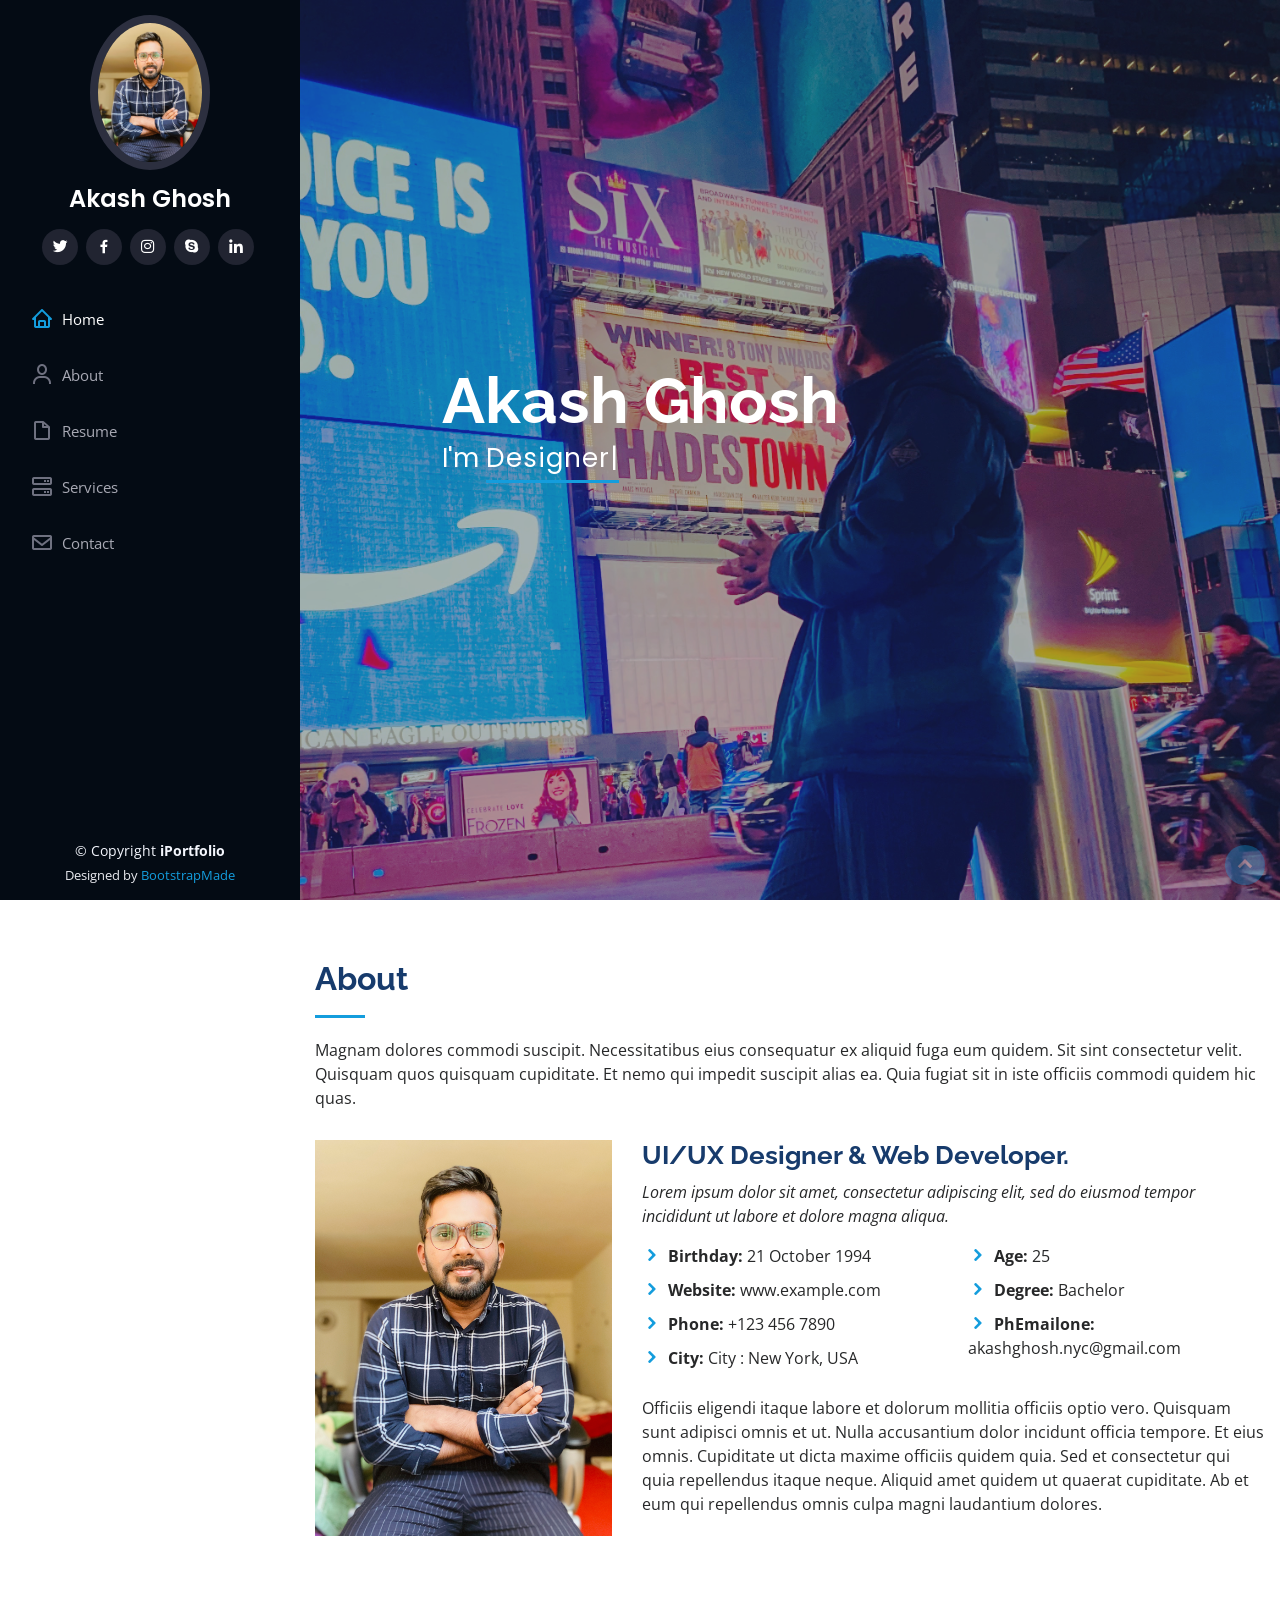
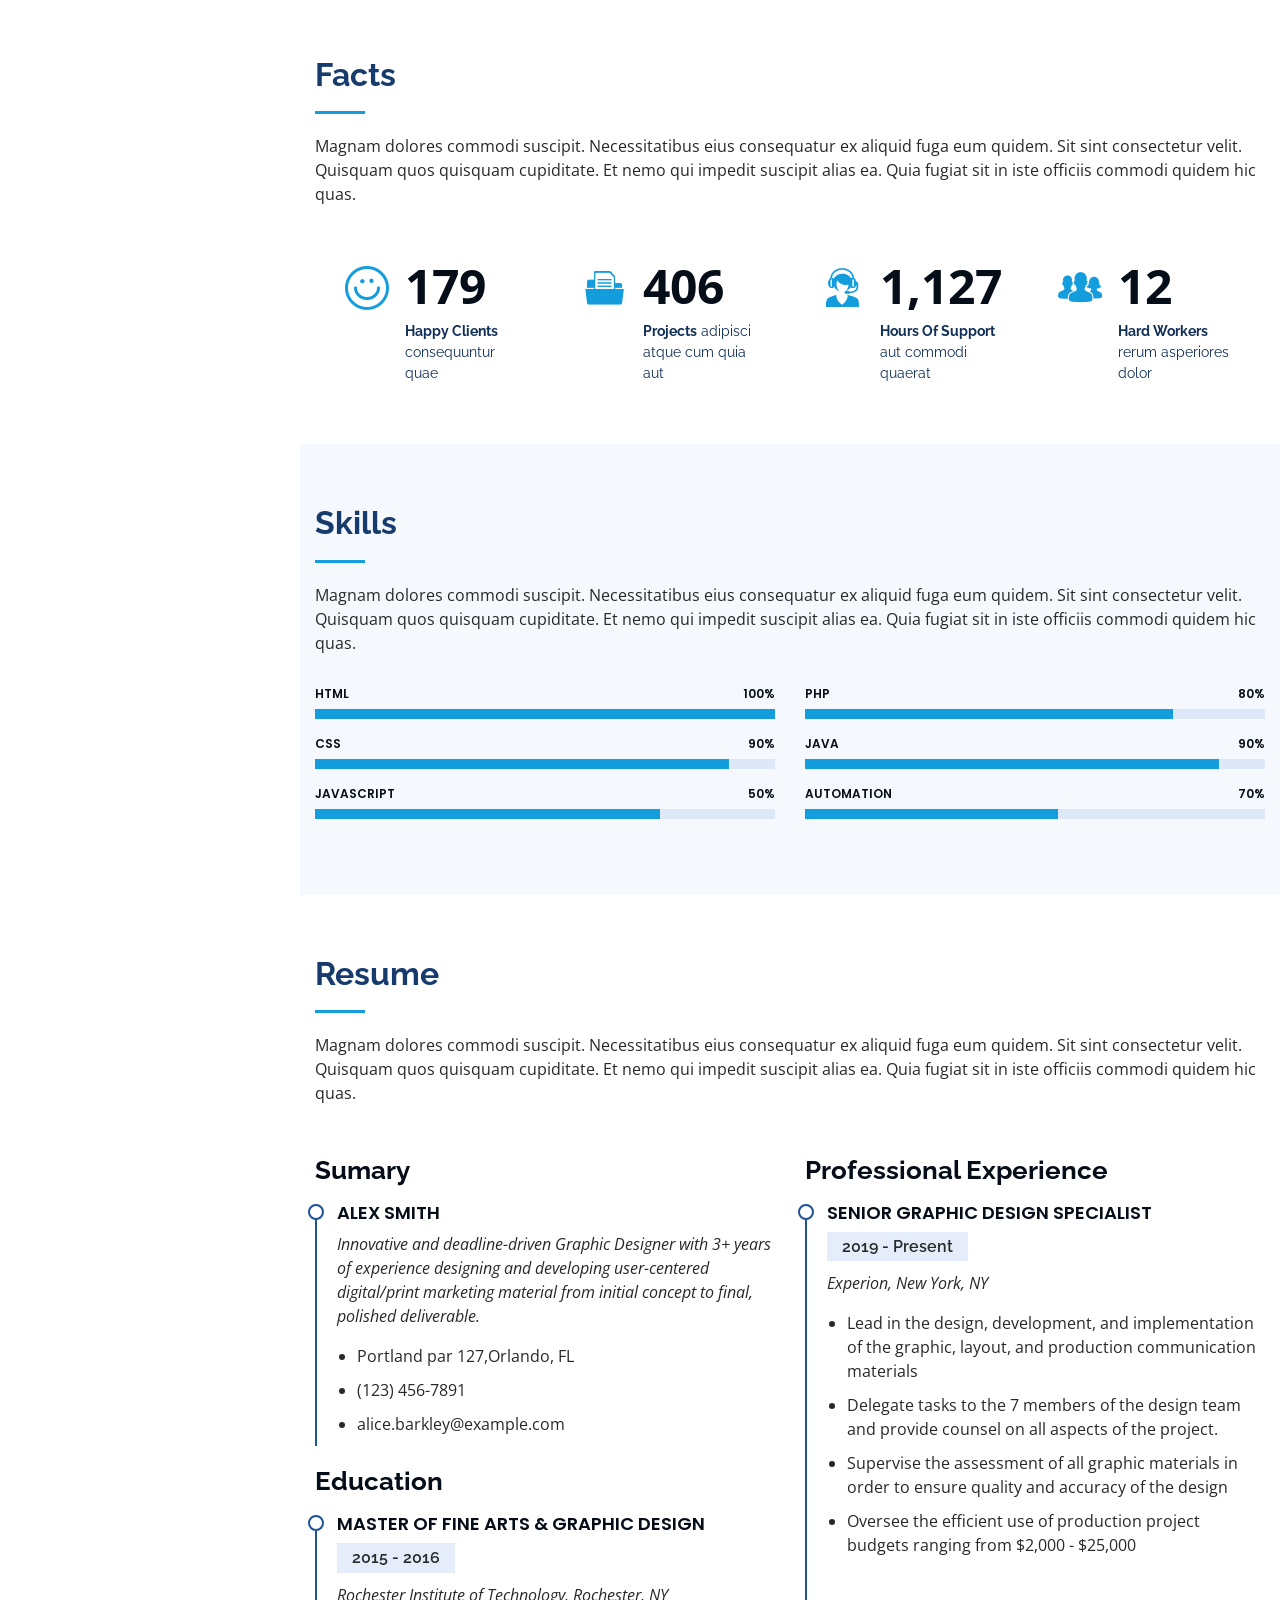
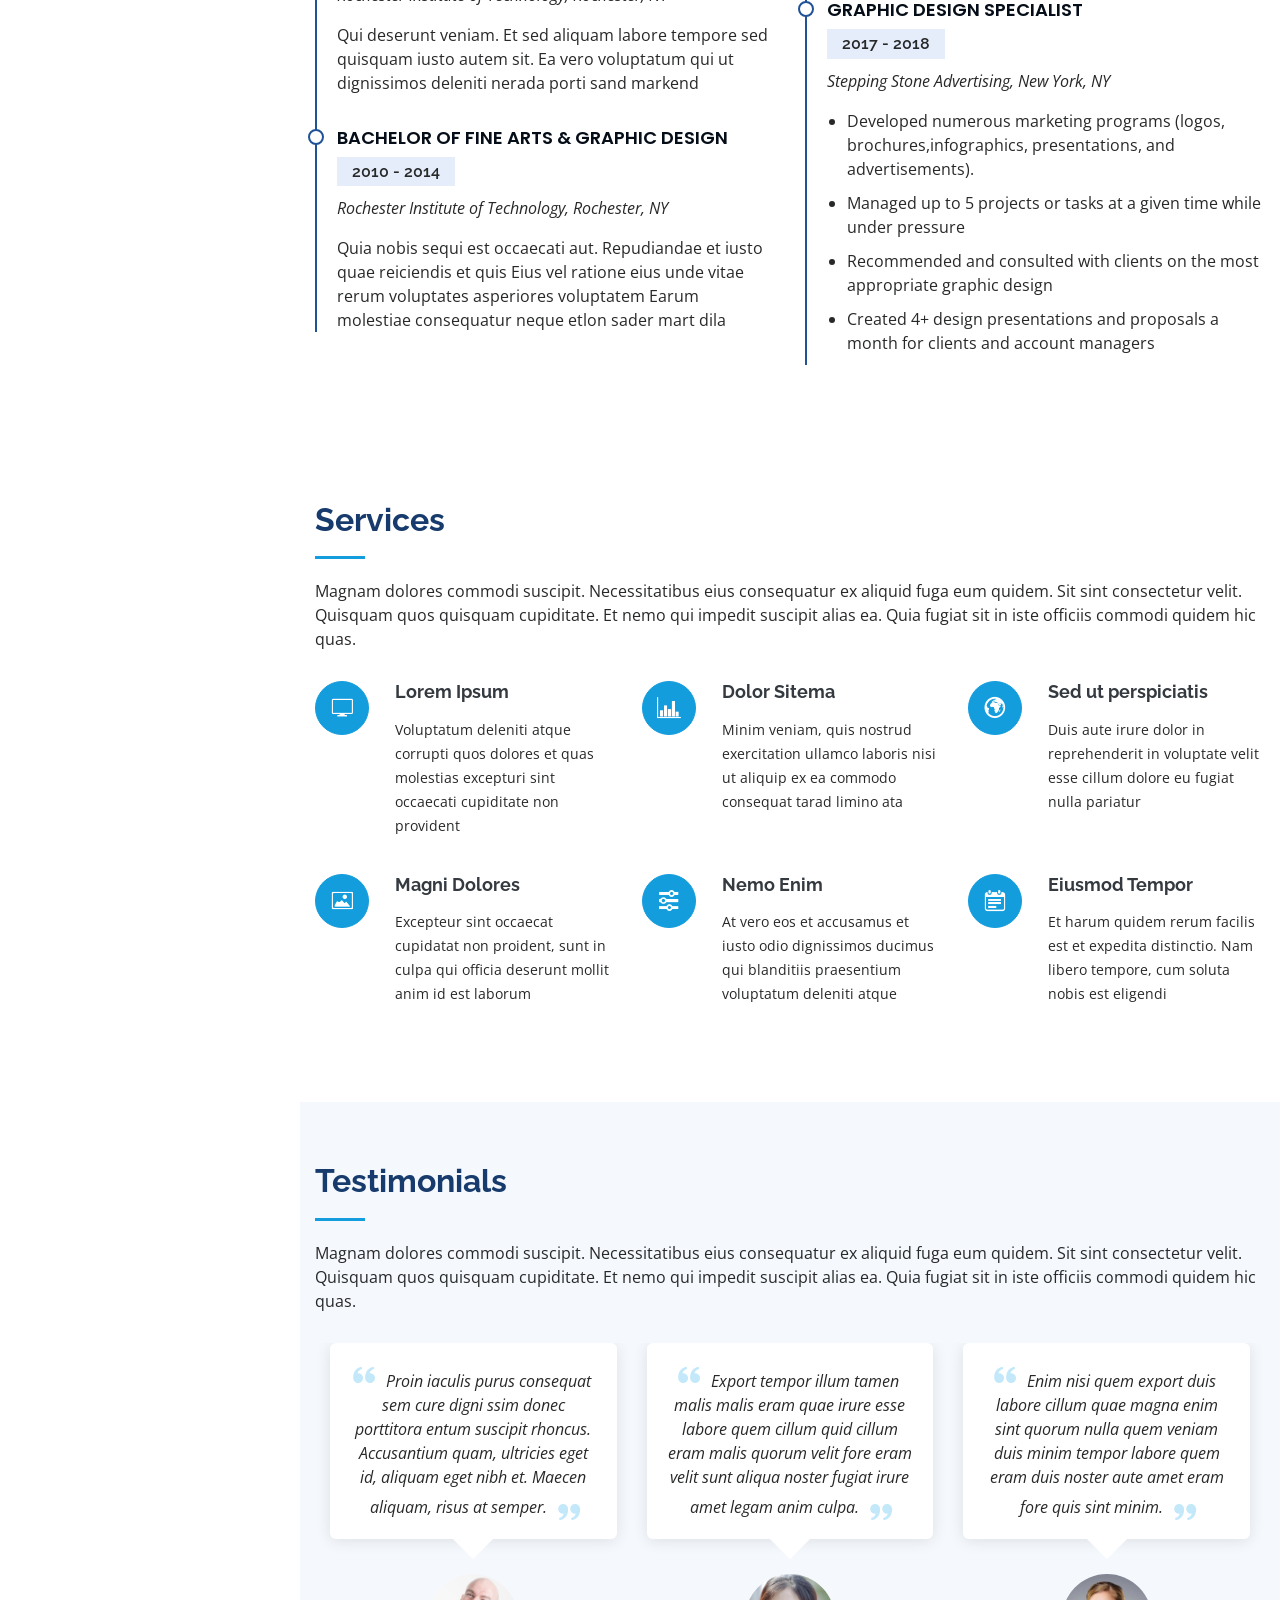
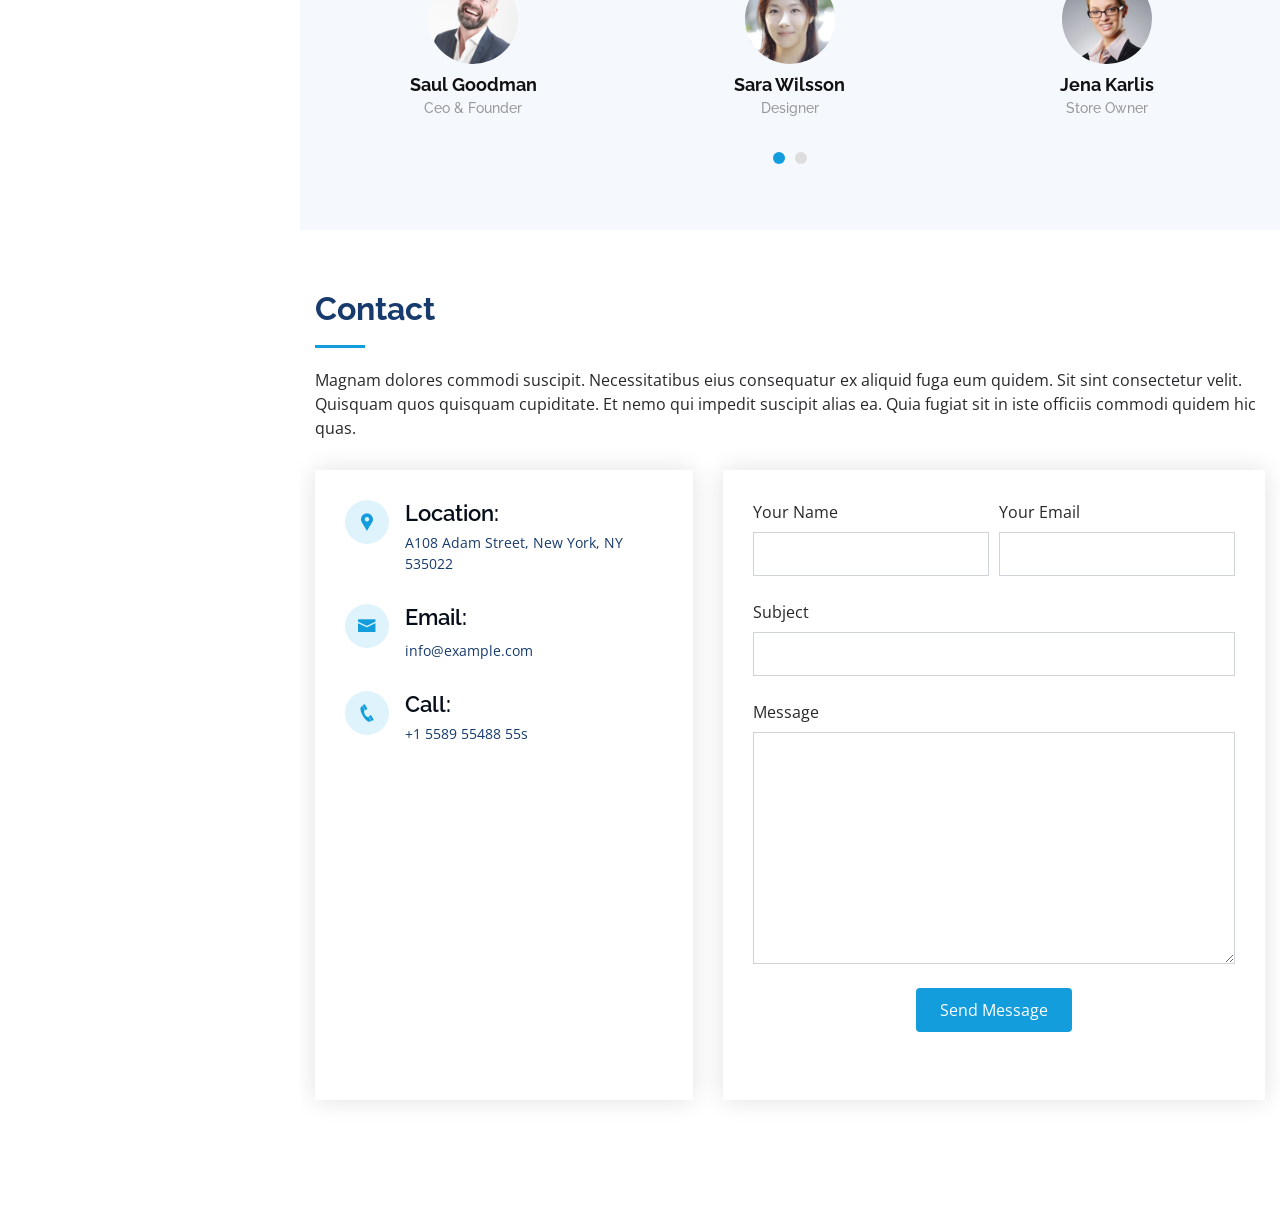
==== index.html @ dde5f050 "first commit" ====
<!DOCTYPE html>
<html lang="en">

<head>
  <meta charset="utf-8">
  <meta content="width=device-width, initial-scale=1.0" name="viewport">

  <title>Akash's Portfolio - Index</title>
  <meta content="" name="descriptison">
  <meta content="" name="keywords">

  <!-- Favicons -->
  <link href="assets/img/favicon.png" rel="icon">
  <link href="assets/img/apple-touch-icon.png" rel="apple-touch-icon">

  <!-- Google Fonts -->
  <link href="https://fonts.googleapis.com/css?family=Open+Sans:300,300i,400,400i,600,600i,700,700i|Raleway:300,300i,400,400i,500,500i,600,600i,700,700i|Poppins:300,300i,400,400i,500,500i,600,600i,700,700i" rel="stylesheet">

  <!-- Vendor CSS Files -->
  <link href="assets/vendor/bootstrap/css/bootstrap.min.css" rel="stylesheet">
  <link href="assets/vendor/icofont/icofont.min.css" rel="stylesheet">
  <link href="assets/vendor/boxicons/css/boxicons.min.css" rel="stylesheet">
  <link href="assets/vendor/venobox/venobox.css" rel="stylesheet">
  <link href="assets/vendor/owl.carousel/assets/owl.carousel.min.css" rel="stylesheet">
  <link href="assets/vendor/aos/aos.css" rel="stylesheet">

  <!-- Template Main CSS File -->
  <link href="assets/css/style.css" rel="stylesheet">

  <!-- =======================================================
  * Template Name: iPortfolio - v1.2.1
  * Template URL: https://bootstrapmade.com/iportfolio-bootstrap-portfolio-websites-template/
  * Author: BootstrapMade.com
  * License: https://bootstrapmade.com/license/
  ======================================================== -->
</head>

<body>

  <!-- ======= Mobile nav toggle button ======= -->
  <button type="button" class="mobile-nav-toggle d-xl-none"><i class="icofont-navigation-menu"></i></button>

  <!-- ======= Header ======= -->
  <header id="header">
    <div class="d-flex flex-column">

      <div class="profile">
        <img src="assets/img/IMG_0764 2.jpg" alt="" class="img-fluid rounded-circle">
        <h1 class="text-light"><a href="index.html">Akash Ghosh</a></h1>
        <div class="social-links mt-3 text-center">
          <a href="#" class="twitter"><i class="bx bxl-twitter"></i></a>
          <a href="#" class="facebook"><i class="bx bxl-facebook"></i></a>
          <a href="#" class="instagram"><i class="bx bxl-instagram"></i></a>
          <a href="#" class="google-plus"><i class="bx bxl-skype"></i></a>
          <a href="#" class="linkedin"><i class="bx bxl-linkedin"></i></a>
        </div>
      </div>

      <nav class="nav-menu">
        <ul>
          <li class="active"><a href="index.html"><i class="bx bx-home"></i> <span>Home</span></a></li>
          <li><a href="#about"><i class="bx bx-user"></i> <span>About</span></a></li>
          <li><a href="#resume"><i class="bx bx-file-blank"></i> <span>Resume</span></a></li>
          <li><a href="#services"><i class="bx bx-server"></i> Services</a></li>
          <li><a href="#contact"><i class="bx bx-envelope"></i> Contact</a></li>

        </ul>
      </nav><!-- .nav-menu -->
      <button type="button" class="mobile-nav-toggle d-xl-none"><i class="icofont-navigation-menu"></i></button>

    </div>
  </header><!-- End Header -->

  <!-- ======= Hero Section ======= -->
  <section id="hero" class="d-flex flex-column justify-content-center align-items-center">
    <div class="hero-container" data-aos="fade-in">
      <h1>Akash Ghosh</h1>
      <p>I'm <span class="typed" data-typed-items="Designer, Developer, Freelancer, Photographer"></span></p>
    </div>
  </section><!-- End Hero -->

  <main id="main">

    <!-- ======= About Section ======= -->
    <section id="about" class="about">
      <div class="container">

        <div class="section-title">
          <h2>About</h2>
          <p>Magnam dolores commodi suscipit. Necessitatibus eius consequatur ex aliquid fuga eum quidem. Sit sint consectetur velit. Quisquam quos quisquam cupiditate. Et nemo qui impedit suscipit alias ea. Quia fugiat sit in iste officiis commodi quidem hic quas.</p>
        </div>

        <div class="row">
          <div class="col-lg-4" data-aos="fade-right">
            <img src="assets/img/IMG_0764 2.jpg" class="img-fluid" alt="">
          </div>
          <div class="col-lg-8 pt-4 pt-lg-0 content" data-aos="fade-left">
            <h3>UI/UX Designer &amp; Web Developer.</h3>
            <p class="font-italic">
              Lorem ipsum dolor sit amet, consectetur adipiscing elit, sed do eiusmod tempor incididunt ut labore et dolore
              magna aliqua.
            </p>
            <div class="row">
              <div class="col-lg-6">
                <ul>
                  <li><i class="icofont-rounded-right"></i> <strong>Birthday:</strong> 21 October 1994</li>
                  <li><i class="icofont-rounded-right"></i> <strong>Website:</strong> www.example.com</li>
                  <li><i class="icofont-rounded-right"></i> <strong>Phone:</strong> +123 456 7890</li>
                  <li><i class="icofont-rounded-right"></i> <strong>City:</strong> City : New York, USA</li>
                </ul>
              </div>
              <div class="col-lg-6">
                <ul>
                  <li><i class="icofont-rounded-right"></i> <strong>Age:</strong> 25</li>
                  <li><i class="icofont-rounded-right"></i> <strong>Degree:</strong> Bachelor</li>
                  <li><i class="icofont-rounded-right"></i> <strong>PhEmailone:</strong> akashghosh.nyc@gmail.com</li>
                 
                </ul>
              </div>
            </div>
            <p>
              Officiis eligendi itaque labore et dolorum mollitia officiis optio vero. Quisquam sunt adipisci omnis et ut. Nulla accusantium dolor incidunt officia tempore. Et eius omnis.
              Cupiditate ut dicta maxime officiis quidem quia. Sed et consectetur qui quia repellendus itaque neque. Aliquid amet quidem ut quaerat cupiditate. Ab et eum qui repellendus omnis culpa magni laudantium dolores.
            </p>
          </div>
        </div>

      </div>
    </section><!-- End About Section -->

    <!-- ======= Facts Section ======= -->
    <section id="facts" class="facts">
      <div class="container">

        <div class="section-title">
          <h2>Facts</h2>
          <p>Magnam dolores commodi suscipit. Necessitatibus eius consequatur ex aliquid fuga eum quidem. Sit sint consectetur velit. Quisquam quos quisquam cupiditate. Et nemo qui impedit suscipit alias ea. Quia fugiat sit in iste officiis commodi quidem hic quas.</p>
        </div>

        <div class="row no-gutters">

          <div class="col-lg-3 col-md-6 d-md-flex align-items-md-stretch" data-aos="fade-up">
            <div class="count-box">
              <i class="icofont-simple-smile"></i>
              <span data-toggle="counter-up">232</span>
              <p><strong>Happy Clients</strong> consequuntur quae</p>
            </div>
          </div>

          <div class="col-lg-3 col-md-6 d-md-flex align-items-md-stretch" data-aos="fade-up" data-aos-delay="100">
            <div class="count-box">
              <i class="icofont-document-folder"></i>
              <span data-toggle="counter-up">521</span>
              <p><strong>Projects</strong> adipisci atque cum quia aut</p>
            </div>
          </div>

          <div class="col-lg-3 col-md-6 d-md-flex align-items-md-stretch" data-aos="fade-up" data-aos-delay="200">
            <div class="count-box">
              <i class="icofont-live-support"></i>
              <span data-toggle="counter-up">1,463</span>
              <p><strong>Hours Of Support</strong> aut commodi quaerat</p>
            </div>
          </div>

          <div class="col-lg-3 col-md-6 d-md-flex align-items-md-stretch" data-aos="fade-up" data-aos-delay="300">
            <div class="count-box">
              <i class="icofont-users-alt-5"></i>
              <span data-toggle="counter-up">15</span>
              <p><strong>Hard Workers</strong> rerum asperiores dolor</p>
            </div>
          </div>

        </div>

      </div>
    </section><!-- End Facts Section -->

    <!-- ======= Skills Section ======= -->
    <section id="skills" class="skills section-bg">
      <div class="container">

        <div class="section-title">
          <h2>Skills</h2>
          <p>Magnam dolores commodi suscipit. Necessitatibus eius consequatur ex aliquid fuga eum quidem. Sit sint consectetur velit. Quisquam quos quisquam cupiditate. Et nemo qui impedit suscipit alias ea. Quia fugiat sit in iste officiis commodi quidem hic quas.</p>
        </div>

        <div class="row skills-content">

          <div class="col-lg-6" data-aos="fade-up">

            <div class="progress">
              <span class="skill">HTML <i class="val">100%</i></span>
              <div class="progress-bar-wrap">
                <div class="progress-bar" role="progressbar" aria-valuenow="100" aria-valuemin="0" aria-valuemax="100"></div>
              </div>
            </div>

            <div class="progress">
              <span class="skill">CSS <i class="val">90%</i></span>
              <div class="progress-bar-wrap">
                <div class="progress-bar" role="progressbar" aria-valuenow="90" aria-valuemin="0" aria-valuemax="100"></div>
              </div>
            </div>

            <div class="progress">
              <span class="skill">JavaScript <i class="val">50%</i></span>
              <div class="progress-bar-wrap">
                <div class="progress-bar" role="progressbar" aria-valuenow="75" aria-valuemin="0" aria-valuemax="100"></div>
              </div>
            </div>

          </div>

          <div class="col-lg-6" data-aos="fade-up" data-aos-delay="100">

            <div class="progress">
              <span class="skill">PHP <i class="val">80%</i></span>
              <div class="progress-bar-wrap">
                <div class="progress-bar" role="progressbar" aria-valuenow="80" aria-valuemin="0" aria-valuemax="100"></div>
              </div>
            </div>

            <div class="progress">
              <span class="skill">Java <i class="val">90%</i></span>
              <div class="progress-bar-wrap">
                <div class="progress-bar" role="progressbar" aria-valuenow="90" aria-valuemin="0" aria-valuemax="100"></div>
              </div>
            </div>

            <div class="progress">
              <span class="skill">Automation <i class="val">70%</i></span>
              <div class="progress-bar-wrap">
                <div class="progress-bar" role="progressbar" aria-valuenow="55" aria-valuemin="0" aria-valuemax="100"></div>
              </div>
            </div>

          </div>

        </div>

      </div>
    </section><!-- End Skills Section -->

    <!-- ======= Resume Section ======= -->
    <section id="resume" class="resume">
      <div class="container">

        <div class="section-title">
          <h2>Resume</h2>
          <p>Magnam dolores commodi suscipit. Necessitatibus eius consequatur ex aliquid fuga eum quidem. Sit sint consectetur velit. Quisquam quos quisquam cupiditate. Et nemo qui impedit suscipit alias ea. Quia fugiat sit in iste officiis commodi quidem hic quas.</p>
        </div>

        <div class="row">
          <div class="col-lg-6" data-aos="fade-up">
            <h3 class="resume-title">Sumary</h3>
            <div class="resume-item pb-0">
              <h4>Alex Smith</h4>
              <p><em>Innovative and deadline-driven Graphic Designer with 3+ years of experience designing and developing user-centered digital/print marketing material from initial concept to final, polished deliverable.</em></p>
              <ul>
                <li>Portland par 127,Orlando, FL</li>
                <li>(123) 456-7891</li>
                <li>alice.barkley@example.com</li>
              </ul>
            </div>

            <h3 class="resume-title">Education</h3>
            <div class="resume-item">
              <h4>Master of Fine Arts &amp; Graphic Design</h4>
              <h5>2015 - 2016</h5>
              <p><em>Rochester Institute of Technology, Rochester, NY</em></p>
              <p>Qui deserunt veniam. Et sed aliquam labore tempore sed quisquam iusto autem sit. Ea vero voluptatum qui ut dignissimos deleniti nerada porti sand markend</p>
            </div>
            <div class="resume-item">
              <h4>Bachelor of Fine Arts &amp; Graphic Design</h4>
              <h5>2010 - 2014</h5>
              <p><em>Rochester Institute of Technology, Rochester, NY</em></p>
              <p>Quia nobis sequi est occaecati aut. Repudiandae et iusto quae reiciendis et quis Eius vel ratione eius unde vitae rerum voluptates asperiores voluptatem Earum molestiae consequatur neque etlon sader mart dila</p>
            </div>
          </div>
          <div class="col-lg-6" data-aos="fade-up" data-aos-delay="100">
            <h3 class="resume-title">Professional Experience</h3>
            <div class="resume-item">
              <h4>Senior graphic design specialist</h4>
              <h5>2019 - Present</h5>
              <p><em>Experion, New York, NY </em></p>
              <ul>
                <li>Lead in the design, development, and implementation of the graphic, layout, and production communication materials</li>
                <li>Delegate tasks to the 7 members of the design team and provide counsel on all aspects of the project. </li>
                <li>Supervise the assessment of all graphic materials in order to ensure quality and accuracy of the design</li>
                <li>Oversee the efficient use of production project budgets ranging from $2,000 - $25,000</li>
              </ul>
            </div>
            <div class="resume-item">
              <h4>Graphic design specialist</h4>
              <h5>2017 - 2018</h5>
              <p><em>Stepping Stone Advertising, New York, NY</em></p>
              <ul>
                <li>Developed numerous marketing programs (logos, brochures,infographics, presentations, and advertisements).</li>
                <li>Managed up to 5 projects or tasks at a given time while under pressure</li>
                <li>Recommended and consulted with clients on the most appropriate graphic design</li>
                <li>Created 4+ design presentations and proposals a month for clients and account managers</li>
              </ul>
            </div>
          </div>
        </div>

      </div>
    </section><!-- End Resume Section -->

   
    <section id="services" class="services">
      <div class="container">

        <div class="section-title">
          <h2>Services</h2>
          <p>Magnam dolores commodi suscipit. Necessitatibus eius consequatur ex aliquid fuga eum quidem. Sit sint consectetur velit. Quisquam quos quisquam cupiditate. Et nemo qui impedit suscipit alias ea. Quia fugiat sit in iste officiis commodi quidem hic quas.</p>
        </div>

        <div class="row">
          <div class="col-lg-4 col-md-6 icon-box" data-aos="fade-up">
            <div class="icon"><i class="icofont-computer"></i></div>
            <h4 class="title"><a href="">Lorem Ipsum</a></h4>
            <p class="description">Voluptatum deleniti atque corrupti quos dolores et quas molestias excepturi sint occaecati cupiditate non provident</p>
          </div>
          <div class="col-lg-4 col-md-6 icon-box" data-aos="fade-up" data-aos-delay="100">
            <div class="icon"><i class="icofont-chart-bar-graph"></i></div>
            <h4 class="title"><a href="">Dolor Sitema</a></h4>
            <p class="description">Minim veniam, quis nostrud exercitation ullamco laboris nisi ut aliquip ex ea commodo consequat tarad limino ata</p>
          </div>
          <div class="col-lg-4 col-md-6 icon-box" data-aos="fade-up" data-aos-delay="200">
            <div class="icon"><i class="icofont-earth"></i></div>
            <h4 class="title"><a href="">Sed ut perspiciatis</a></h4>
            <p class="description">Duis aute irure dolor in reprehenderit in voluptate velit esse cillum dolore eu fugiat nulla pariatur</p>
          </div>
          <div class="col-lg-4 col-md-6 icon-box" data-aos="fade-up" data-aos-delay="300">
            <div class="icon"><i class="icofont-image"></i></div>
            <h4 class="title"><a href="">Magni Dolores</a></h4>
            <p class="description">Excepteur sint occaecat cupidatat non proident, sunt in culpa qui officia deserunt mollit anim id est laborum</p>
          </div>
          <div class="col-lg-4 col-md-6 icon-box" data-aos="fade-up" data-aos-delay="400">
            <div class="icon"><i class="icofont-settings"></i></div>
            <h4 class="title"><a href="">Nemo Enim</a></h4>
            <p class="description">At vero eos et accusamus et iusto odio dignissimos ducimus qui blanditiis praesentium voluptatum deleniti atque</p>
          </div>
          <div class="col-lg-4 col-md-6 icon-box" data-aos="fade-up" data-aos-delay="500">
            <div class="icon"><i class="icofont-tasks-alt"></i></div>
            <h4 class="title"><a href="">Eiusmod Tempor</a></h4>
            <p class="description">Et harum quidem rerum facilis est et expedita distinctio. Nam libero tempore, cum soluta nobis est eligendi</p>
          </div>
        </div>

      </div>
    </section><!-- End Services Section -->

    <!-- ======= Testimonials Section ======= -->
    <section id="testimonials" class="testimonials section-bg">
      <div class="container">

        <div class="section-title">
          <h2>Testimonials</h2>
          <p>Magnam dolores commodi suscipit. Necessitatibus eius consequatur ex aliquid fuga eum quidem. Sit sint consectetur velit. Quisquam quos quisquam cupiditate. Et nemo qui impedit suscipit alias ea. Quia fugiat sit in iste officiis commodi quidem hic quas.</p>
        </div>

        <div class="owl-carousel testimonials-carousel">

          <div class="testimonial-item" data-aos="fade-up">
            <p>
              <i class="bx bxs-quote-alt-left quote-icon-left"></i>
              Proin iaculis purus consequat sem cure digni ssim donec porttitora entum suscipit rhoncus. Accusantium quam, ultricies eget id, aliquam eget nibh et. Maecen aliquam, risus at semper.
              <i class="bx bxs-quote-alt-right quote-icon-right"></i>
            </p>
            <img src="assets/img/testimonials/testimonials-1.jpg" class="testimonial-img" alt="">
            <h3>Saul Goodman</h3>
            <h4>Ceo &amp; Founder</h4>
          </div>

          <div class="testimonial-item" data-aos="fade-up" data-aos-delay="100">
            <p>
              <i class="bx bxs-quote-alt-left quote-icon-left"></i>
              Export tempor illum tamen malis malis eram quae irure esse labore quem cillum quid cillum eram malis quorum velit fore eram velit sunt aliqua noster fugiat irure amet legam anim culpa.
              <i class="bx bxs-quote-alt-right quote-icon-right"></i>
            </p>
            <img src="assets/img/testimonials/testimonials-2.jpg" class="testimonial-img" alt="">
            <h3>Sara Wilsson</h3>
            <h4>Designer</h4>
          </div>

          <div class="testimonial-item" data-aos="fade-up" data-aos-delay="200">
            <p>
              <i class="bx bxs-quote-alt-left quote-icon-left"></i>
              Enim nisi quem export duis labore cillum quae magna enim sint quorum nulla quem veniam duis minim tempor labore quem eram duis noster aute amet eram fore quis sint minim.
              <i class="bx bxs-quote-alt-right quote-icon-right"></i>
            </p>
            <img src="assets/img/testimonials/testimonials-3.jpg" class="testimonial-img" alt="">
            <h3>Jena Karlis</h3>
            <h4>Store Owner</h4>
          </div>

          <div class="testimonial-item" data-aos="fade-up" data-aos-delay="300">
            <p>
              <i class="bx bxs-quote-alt-left quote-icon-left"></i>
              Fugiat enim eram quae cillum dolore dolor amet nulla culpa multos export minim fugiat minim velit minim dolor enim duis veniam ipsum anim magna sunt elit fore quem dolore labore illum veniam.
              <i class="bx bxs-quote-alt-right quote-icon-right"></i>
            </p>
            <img src="assets/img/testimonials/testimonials-4.jpg" class="testimonial-img" alt="">
            <h3>Matt Brandon</h3>
            <h4>Freelancer</h4>
          </div>

          <div class="testimonial-item" data-aos="fade-up" data-aos-delay="400">
            <p>
              <i class="bx bxs-quote-alt-left quote-icon-left"></i>
              Quis quorum aliqua sint quem legam fore sunt eram irure aliqua veniam tempor noster veniam enim culpa labore duis sunt culpa nulla illum cillum fugiat legam esse veniam culpa fore nisi cillum quid.
              <i class="bx bxs-quote-alt-right quote-icon-right"></i>
            </p>
            <img src="assets/img/testimonials/testimonials-5.jpg" class="testimonial-img" alt="">
            <h3>John Larson</h3>
            <h4>Entrepreneur</h4>
          </div>

        </div>

      </div>
    </section><!-- End Testimonials Section -->

    <!-- ======= Contact Section ======= -->
    <section id="contact" class="contact">
      <div class="container">

        <div class="section-title">
          <h2>Contact</h2>
          <p>Magnam dolores commodi suscipit. Necessitatibus eius consequatur ex aliquid fuga eum quidem. Sit sint consectetur velit. Quisquam quos quisquam cupiditate. Et nemo qui impedit suscipit alias ea. Quia fugiat sit in iste officiis commodi quidem hic quas.</p>
        </div>

        <div class="row" data-aos="fade-in">

          <div class="col-lg-5 d-flex align-items-stretch">
            <div class="info">
              <div class="address">
                <i class="icofont-google-map"></i>
                <h4>Location:</h4>
                <p>A108 Adam Street, New York, NY 535022</p>
              </div>

              <div class="email">
                <i class="icofont-envelope"></i>
                <h4>Email:</h4>
                <p>info@example.com</p>
              </div>

              <div class="phone">
                <i class="icofont-phone"></i>
                <h4>Call:</h4>
                <p>+1 5589 55488 55s</p>
              </div>

              <iframe src="https://www.google.com/maps/embed?pb=!1m14!1m8!1m3!1d12097.433213460943!2d-74.0062269!3d40.7101282!3m2!1i1024!2i768!4f13.1!3m3!1m2!1s0x0%3A0xb89d1fe6bc499443!2sDowntown+Conference+Center!5e0!3m2!1smk!2sbg!4v1539943755621" frameborder="0" style="border:0; width: 100%; height: 290px;" allowfullscreen></iframe>
            </div>

          </div>

          <div class="col-lg-7 mt-5 mt-lg-0 d-flex align-items-stretch">
            <form action="forms/contact.php" method="post" role="form" class="php-email-form">
              <div class="form-row">
                <div class="form-group col-md-6">
                  <label for="name">Your Name</label>
                  <input type="text" name="name" class="form-control" id="name" data-rule="minlen:4" data-msg="Please enter at least 4 chars" />
                  <div class="validate"></div>
                </div>
                <div class="form-group col-md-6">
                  <label for="name">Your Email</label>
                  <input type="email" class="form-control" name="email" id="email" data-rule="email" data-msg="Please enter a valid email" />
                  <div class="validate"></div>
                </div>
              </div>
              <div class="form-group">
                <label for="name">Subject</label>
                <input type="text" class="form-control" name="subject" id="subject" data-rule="minlen:4" data-msg="Please enter at least 8 chars of subject" />
                <div class="validate"></div>
              </div>
              <div class="form-group">
                <label for="name">Message</label>
                <textarea class="form-control" name="message" rows="10" data-rule="required" data-msg="Please write something for us"></textarea>
                <div class="validate"></div>
              </div>
              <div class="mb-3">
                <div class="loading">Loading</div>
                <div class="error-message"></div>
                <div class="sent-message">Your message has been sent. Thank you!</div>
              </div>
              <div class="text-center"><button type="submit">Send Message</button></div>
            </form>
          </div>

        </div>

      </div>
    </section><!-- End Contact Section -->

  </main><!-- End #main -->

  <!-- ======= Footer ======= -->
  <footer id="footer">
    <div class="container">
      <div class="copyright">
        &copy; Copyright <strong><span>iPortfolio</span></strong>
      </div>
      <div class="credits">
        <!-- All the links in the footer should remain intact. -->
        <!-- You can delete the links only if you purchased the pro version. -->
        <!-- Licensing information: https://bootstrapmade.com/license/ -->
        <!-- Purchase the pro version with working PHP/AJAX contact form: https://bootstrapmade.com/iportfolio-bootstrap-portfolio-websites-template/ -->
        Designed by <a href="https://bootstrapmade.com/">BootstrapMade</a>
      </div>
    </div>
  </footer><!-- End  Footer -->

  <a href="#" class="back-to-top"><i class="icofont-simple-up"></i></a>

  <!-- Vendor JS Files -->
  <script src="assets/vendor/jquery/jquery.min.js"></script>
  <script src="assets/vendor/bootstrap/js/bootstrap.bundle.min.js"></script>
  <script src="assets/vendor/jquery.easing/jquery.easing.min.js"></script>
  <script src="assets/vendor/php-email-form/validate.js"></script>
  <script src="assets/vendor/waypoints/jquery.waypoints.min.js"></script>
  <script src="assets/vendor/counterup/counterup.min.js"></script>
  <script src="assets/vendor/isotope-layout/isotope.pkgd.min.js"></script>
  <script src="assets/vendor/venobox/venobox.min.js"></script>
  <script src="assets/vendor/owl.carousel/owl.carousel.min.js"></script>
  <script src="assets/vendor/typed.js/typed.min.js"></script>
  <script src="assets/vendor/aos/aos.js"></script>

  <!-- Template Main JS File -->
  <script src="assets/js/main.js"></script>

</body>

</html>
---- assets/css/style.css ----
/**
* Template Name: iPortfolio - v1.2.1
* Template URL: https://bootstrapmade.com/iportfolio-bootstrap-portfolio-websites-template/
* Author: BootstrapMade.com
* License: https://bootstrapmade.com/license/
*/

/*--------------------------------------------------------------
# General
--------------------------------------------------------------*/
body {
  font-family: "Open Sans", sans-serif;
  color: #272829;
}

a {
  color: #149ddd;
}

a:hover {
  color: #37b3ed;
  text-decoration: none;
}

h1, h2, h3, h4, h5, h6 {
  font-family: "Raleway", sans-serif;
}

/*--------------------------------------------------------------
# Back to top button
--------------------------------------------------------------*/
.back-to-top {
  position: fixed;
  display: none;
  width: 40px;
  height: 40px;
  border-radius: 50px;
  right: 15px;
  bottom: 15px;
  background: #149ddd;
  color: #fff;
  transition: display 0.5s ease-in-out;
  z-index: 99999;
}

.back-to-top i {
  font-size: 24px;
  position: absolute;
  top: 7px;
  left: 8px;
}

.back-to-top:hover {
  color: #fff;
  background: #2eafec;
  transition: background 0.2s ease-in-out;
}

/*--------------------------------------------------------------
# Header
--------------------------------------------------------------*/
#header {
  position: fixed;
  top: 0;
  left: 0;
  bottom: 0;
  width: 300px;
  transition: all ease-in-out 0.5s;
  z-index: 9997;
  transition: all 0.5s;
  padding: 0 15px;
  background: #040b14;
  overflow-y: auto;
}

#header .profile img {
  margin: 15px auto;
  display: block;
  width: 120px;
  border: 8px solid #2c2f3f;
}

#header .profile h1 {
  font-size: 24px;
  margin: 0;
  padding: 0;
  font-weight: 600;
  -moz-text-align-last: center;
  text-align-last: center;
  font-family: "Poppins", sans-serif;
}

#header .profile h1 a, #header .profile h1 a:hover {
  color: #fff;
  text-decoration: none;
}

#header .profile .social-links a {
  font-size: 18px;
  display: inline-block;
  background: #212431;
  color: #fff;
  line-height: 1;
  padding: 8px 0;
  margin-right: 4px;
  border-radius: 50%;
  text-align: center;
  width: 36px;
  height: 36px;
  transition: 0.3s;
}

#header .profile .social-links a:hover {
  background: #149ddd;
  color: #fff;
  text-decoration: none;
}

#main {
  margin-left: 300px;
}

@media (max-width: 1199px) {
  #header {
    left: -300px;
  }
  #main {
    margin-left: 0;
  }
}

/*--------------------------------------------------------------
# Navigation Menu
--------------------------------------------------------------*/
/* Desktop Navigation */
.nav-menu {
  padding-top: 30px;
}

.nav-menu * {
  margin: 0;
  padding: 0;
  list-style: none;
}

.nav-menu > ul > li {
  position: relative;
  white-space: nowrap;
}

.nav-menu a {
  display: flex;
  align-items: center;
  color: #a8a9b4;
  padding: 12px 15px;
  margin-bottom: 8px;
  transition: 0.3s;
  font-size: 15px;
}

.nav-menu a i {
  font-size: 24px;
  padding-right: 8px;
  color: #6f7180;
}

.nav-menu a:hover, .nav-menu .active > a, .nav-menu li:hover > a {
  text-decoration: none;
  color: #fff;
}

.nav-menu a:hover i, .nav-menu .active > a i, .nav-menu li:hover > a i {
  color: #149ddd;
}

/* Mobile Navigation */
.mobile-nav-toggle {
  position: fixed;
  right: 15px;
  top: 15px;
  z-index: 9998;
  border: 0;
  background: none;
  font-size: 24px;
  transition: all 0.4s;
  outline: none !important;
  line-height: 1;
  cursor: pointer;
  text-align: right;
}

.mobile-nav-toggle i {
  color: #149ddd;
}

.mobile-nav-active {
  overflow: hidden;
}

.mobile-nav-active #header {
  left: 0;
}

.mobile-nav-active .mobile-nav-toggle i {
  color: #fff;
}

/*--------------------------------------------------------------
# Hero Section
--------------------------------------------------------------*/
#hero {
  width: 100%;
  height: 100vh;
  background: url("../img/timesq.JPG") top center;
  background-size: cover;
}

#hero:before {
  content: "";
  background: rgba(5, 13, 24, 0.3);
  position: absolute;
  bottom: 0;
  top: 0;
  left: 0;
  right: 0;
  z-index: 1;
}

#hero .hero-container {
  position: relative;
  z-index: 2;
  min-width: 300px;
}

#hero h1 {
  margin: 0 0 10px 0;
  font-size: 64px;
  font-weight: 700;
  line-height: 56px;
  color: #fff;
}

#hero p {
  color: #fff;
  margin-bottom: 50px;
  font-size: 26px;
  font-family: "Poppins", sans-serif;
}

#hero p span {
  color: #fff;
  padding-bottom: 4px;
  letter-spacing: 1px;
  border-bottom: 3px solid #149ddd;
}

@media (min-width: 1024px) {
  #hero {
    background-attachment: fixed;
  }
}

@media (max-width: 768px) {
  #hero h1 {
    font-size: 28px;
    line-height: 36px;
  }
  #hero h2 {
    font-size: 18px;
    line-height: 24px;
    margin-bottom: 30px;
  }
}

/*--------------------------------------------------------------
# Sections General
--------------------------------------------------------------*/
section {
  padding: 60px 0;
  overflow: hidden;
}

.section-bg {
  background: #f5f8fd;
}

.section-title {
  padding-bottom: 30px;
}

.section-title h2 {
  font-size: 32px;
  font-weight: bold;
  margin-bottom: 20px;
  padding-bottom: 20px;
  position: relative;
  color: #173b6c;
}

.section-title h2::after {
  content: '';
  position: absolute;
  display: block;
  width: 50px;
  height: 3px;
  background: #149ddd;
  bottom: 0;
  left: 0;
}

.section-title p {
  margin-bottom: 0;
}

/*--------------------------------------------------------------
# About
--------------------------------------------------------------*/
.about .content h3 {
  font-weight: 700;
  font-size: 26px;
  color: #173b6c;
}

.about .content ul {
  list-style: none;
  padding: 0;
}

.about .content ul li {
  padding-bottom: 10px;
}

.about .content ul i {
  font-size: 20px;
  padding-right: 2px;
  color: #149ddd;
}

.about .content p:last-child {
  margin-bottom: 0;
}

/*--------------------------------------------------------------
# Facts
--------------------------------------------------------------*/
.facts {
  padding-bottom: 30px;
}

.facts .count-box {
  padding: 30px;
  width: 100%;
}

.facts .count-box i {
  display: block;
  font-size: 44px;
  color: #149ddd;
  float: left;
}

.facts .count-box span {
  font-size: 48px;
  line-height: 40px;
  display: block;
  font-weight: 700;
  color: #050d18;
  margin-left: 60px;
}

.facts .count-box p {
  padding: 15px 0 0 0;
  margin: 0 0 0 60px;
  font-family: "Raleway", sans-serif;
  font-size: 14px;
  color: #122f57;
}

.facts .count-box a {
  font-weight: 600;
  display: block;
  margin-top: 20px;
  color: #122f57;
  font-size: 15px;
  font-family: "Poppins", sans-serif;
  transition: ease-in-out 0.3s;
}

.facts .count-box a:hover {
  color: #1f5297;
}

/*--------------------------------------------------------------
# Akills
--------------------------------------------------------------*/
.skills .progress {
  height: 50px;
  display: block;
  background: none;
}

.skills .progress .skill {
  padding: 0;
  margin: 0 0 6px 0;
  text-transform: uppercase;
  display: block;
  font-weight: 600;
  font-family: "Poppins", sans-serif;
  color: #050d18;
}

.skills .progress .skill .val {
  float: right;
  font-style: normal;
}

.skills .progress-bar-wrap {
  background: #dce8f8;
}

.skills .progress-bar {
  width: 1px;
  height: 10px;
  transition: .9s;
  background-color: #149ddd;
}

/*--------------------------------------------------------------
# Resume
--------------------------------------------------------------*/
.resume .resume-title {
  font-size: 26px;
  font-weight: 700;
  margin-top: 20px;
  margin-bottom: 20px;
  color: #050d18;
}

.resume .resume-item {
  padding: 0 0 20px 20px;
  margin-top: -2px;
  border-left: 2px solid #1f5297;
  position: relative;
}

.resume .resume-item h4 {
  line-height: 18px;
  font-size: 18px;
  font-weight: 600;
  text-transform: uppercase;
  font-family: "Poppins", sans-serif;
  color: #050d18;
  margin-bottom: 10px;
}

.resume .resume-item h5 {
  font-size: 16px;
  background: #e4edf9;
  padding: 5px 15px;
  display: inline-block;
  font-weight: 600;
  margin-bottom: 10px;
}

.resume .resume-item ul {
  padding-left: 20px;
}

.resume .resume-item ul li {
  padding-bottom: 10px;
}

.resume .resume-item:last-child {
  padding-bottom: 0;
}

.resume .resume-item::before {
  content: "";
  position: absolute;
  width: 16px;
  height: 16px;
  border-radius: 50px;
  left: -9px;
  top: 0;
  background: #fff;
  border: 2px solid #1f5297;
}

/*--------------------------------------------------------------
# Portfolio
--------------------------------------------------------------*/
.portfolio .portfolio-item {
  margin-bottom: 30px;
}

.portfolio #portfolio-flters {
  padding: 0;
  margin: 0 auto 35px auto;
  list-style: none;
  text-align: center;
  background: #fff;
  border-radius: 50px;
  padding: 2px 15px;
}

.portfolio #portfolio-flters li {
  cursor: pointer;
  display: inline-block;
  padding: 10px 15px 8px 15px;
  font-size: 14px;
  font-weight: 600;
  line-height: 1;
  text-transform: uppercase;
  color: #272829;
  margin-bottom: 5px;
  transition: all 0.3s ease-in-out;
}

.portfolio #portfolio-flters li:hover, .portfolio #portfolio-flters li.filter-active {
  color: #149ddd;
}

.portfolio #portfolio-flters li:last-child {
  margin-right: 0;
}

.portfolio .portfolio-wrap {
  transition: 0.3s;
  position: relative;
  overflow: hidden;
  z-index: 1;
}

.portfolio .portfolio-wrap::before {
  content: "";
  background: rgba(255, 255, 255, 0.5);
  position: absolute;
  left: 0;
  right: 0;
  top: 0;
  bottom: 0;
  transition: all ease-in-out 0.3s;
  z-index: 2;
  opacity: 0;
}

.portfolio .portfolio-wrap .portfolio-links {
  opacity: 1;
  left: 0;
  right: 0;
  bottom: -60px;
  z-index: 3;
  position: absolute;
  transition: all ease-in-out 0.3s;
  display: flex;
  justify-content: center;
}

.portfolio .portfolio-wrap .portfolio-links a {
  color: #fff;
  font-size: 28px;
  text-align: center;
  background: rgba(20, 157, 221, 0.75);
  transition: 0.3s;
  width: 50%;
}

.portfolio .portfolio-wrap .portfolio-links a:hover {
  background: rgba(20, 157, 221, 0.95);
}

.portfolio .portfolio-wrap .portfolio-links a + a {
  border-left: 1px solid #37b3ed;
}

.portfolio .portfolio-wrap:hover::before {
  top: 0;
  left: 0;
  right: 0;
  bottom: 0;
  opacity: 1;
}

.portfolio .portfolio-wrap:hover .portfolio-links {
  opacity: 1;
  bottom: 0;
}

/*--------------------------------------------------------------
# Services
--------------------------------------------------------------*/
.services .icon-box {
  margin-bottom: 20px;
}

.services .icon {
  float: left;
  display: flex;
  align-items: center;
  justify-content: center;
  width: 54px;
  height: 54px;
  background: #149ddd;
  border-radius: 50%;
  transition: 0.5s;
  border: 1px solid #149ddd;
}

.services .icon i {
  color: #fff;
  font-size: 24px;
}

.services .icon-box:hover .icon {
  background: #fff;
}

.services .icon-box:hover .icon i {
  color: #149ddd;
}

.services .title {
  margin-left: 80px;
  font-weight: 700;
  margin-bottom: 15px;
  font-size: 18px;
}

.services .title a {
  color: #343a40;
}

.services .title a:hover {
  color: #149ddd;
}

.services .description {
  margin-left: 80px;
  line-height: 24px;
  font-size: 14px;
}

/*--------------------------------------------------------------
# Testimonials
--------------------------------------------------------------*/
.testimonials .testimonial-item {
  box-sizing: content-box;
  text-align: center;
  min-height: 320px;
}

.testimonials .testimonial-item .testimonial-img {
  width: 90px;
  border-radius: 50%;
  margin: 0 auto;
}

.testimonials .testimonial-item h3 {
  font-size: 18px;
  font-weight: bold;
  margin: 10px 0 5px 0;
  color: #111;
}

.testimonials .testimonial-item h4 {
  font-size: 14px;
  color: #999;
  margin: 0;
}

.testimonials .testimonial-item .quote-icon-left, .testimonials .testimonial-item .quote-icon-right {
  color: #c3e8fa;
  font-size: 26px;
}

.testimonials .testimonial-item .quote-icon-left {
  display: inline-block;
  left: -5px;
  position: relative;
}

.testimonials .testimonial-item .quote-icon-right {
  display: inline-block;
  right: -5px;
  position: relative;
  top: 10px;
}

.testimonials .testimonial-item p {
  font-style: italic;
  margin: 0 15px 15px 15px;
  padding: 20px;
  background: #fff;
  position: relative;
  margin-bottom: 35px;
  border-radius: 6px;
  box-shadow: 0px 2px 15px rgba(0, 0, 0, 0.1);
}

.testimonials .testimonial-item p::after {
  content: "";
  width: 0;
  height: 0;
  border-top: 20px solid #fff;
  border-right: 20px solid transparent;
  border-left: 20px solid transparent;
  position: absolute;
  bottom: -20px;
  left: calc(50% - 20px);
}

.testimonials .owl-nav, .testimonials .owl-dots {
  margin-top: 5px;
  text-align: center;
}

.testimonials .owl-dot {
  display: inline-block;
  margin: 0 5px;
  width: 12px;
  height: 12px;
  border-radius: 50%;
  background-color: #ddd !important;
}

.testimonials .owl-dot.active {
  background-color: #149ddd !important;
}

@media (max-width: 767px) {
  .testimonials {
    margin: 30px 10px;
  }
}

/*--------------------------------------------------------------
# Contact
--------------------------------------------------------------*/
.contact {
  padding-bottom: 130px;
}

.contact .info {
  padding: 30px;
  background: #fff;
  width: 100%;
  box-shadow: 0 0 24px 0 rgba(0, 0, 0, 0.12);
}

.contact .info i {
  font-size: 20px;
  color: #149ddd;
  float: left;
  width: 44px;
  height: 44px;
  background: #dff3fc;
  display: flex;
  justify-content: center;
  align-items: center;
  border-radius: 50px;
  transition: all 0.3s ease-in-out;
}

.contact .info h4 {
  padding: 0 0 0 60px;
  font-size: 22px;
  font-weight: 600;
  margin-bottom: 5px;
  color: #050d18;
}

.contact .info p {
  padding: 0 0 10px 60px;
  margin-bottom: 20px;
  font-size: 14px;
  color: #173b6c;
}

.contact .info .email p {
  padding-top: 5px;
}

.contact .info .social-links {
  padding-left: 60px;
}

.contact .info .social-links a {
  font-size: 18px;
  display: inline-block;
  background: #333;
  color: #fff;
  line-height: 1;
  padding: 8px 0;
  border-radius: 50%;
  text-align: center;
  width: 36px;
  height: 36px;
  transition: 0.3s;
  margin-right: 10px;
}

.contact .info .social-links a:hover {
  background: #149ddd;
  color: #fff;
}

.contact .info .email:hover i, .contact .info .address:hover i, .contact .info .phone:hover i {
  background: #149ddd;
  color: #fff;
}

.contact .php-email-form {
  width: 100%;
  padding: 30px;
  background: #fff;
  box-shadow: 0 0 24px 0 rgba(0, 0, 0, 0.12);
}

.contact .php-email-form .form-group {
  padding-bottom: 8px;
}

.contact .php-email-form .validate {
  display: none;
  color: red;
  margin: 0 0 15px 0;
  font-weight: 400;
  font-size: 13px;
}

.contact .php-email-form .error-message {
  display: none;
  color: #fff;
  background: #ed3c0d;
  text-align: center;
  padding: 15px;
  font-weight: 600;
}

.contact .php-email-form .sent-message {
  display: none;
  color: #fff;
  background: #18d26e;
  text-align: center;
  padding: 15px;
  font-weight: 600;
}

.contact .php-email-form .loading {
  display: none;
  background: #fff;
  text-align: center;
  padding: 15px;
}

.contact .php-email-form .loading:before {
  content: "";
  display: inline-block;
  border-radius: 50%;
  width: 24px;
  height: 24px;
  margin: 0 10px -6px 0;
  border: 3px solid #18d26e;
  border-top-color: #eee;
  -webkit-animation: animate-loading 1s linear infinite;
  animation: animate-loading 1s linear infinite;
}

.contact .php-email-form input, .contact .php-email-form textarea {
  border-radius: 0;
  box-shadow: none;
  font-size: 14px;
}

.contact .php-email-form input {
  height: 44px;
}

.contact .php-email-form textarea {
  padding: 10px 12px;
}

.contact .php-email-form button[type="submit"] {
  background: #149ddd;
  border: 0;
  padding: 10px 24px;
  color: #fff;
  transition: 0.4s;
  border-radius: 4px;
}

.contact .php-email-form button[type="submit"]:hover {
  background: #37b3ed;
}

@-webkit-keyframes animate-loading {
  0% {
    transform: rotate(0deg);
  }
  100% {
    transform: rotate(360deg);
  }
}

@keyframes animate-loading {
  0% {
    transform: rotate(0deg);
  }
  100% {
    transform: rotate(360deg);
  }
}

/*--------------------------------------------------------------
# Breadcrumbs
--------------------------------------------------------------*/
.breadcrumbs {
  padding: 40px 0;
}

.breadcrumbs h2 {
  font-size: 26px;
  font-weight: 300;
}

.breadcrumbs ol {
  display: flex;
  flex-wrap: wrap;
  list-style: none;
  padding: 0;
  margin: 0;
  font-size: 15px;
}

.breadcrumbs ol li + li {
  padding-left: 10px;
}

.breadcrumbs ol li + li::before {
  display: inline-block;
  padding-right: 10px;
  color: #0e2442;
  content: "/";
}

@media (max-width: 768px) {
  .breadcrumbs .d-flex {
    display: block !important;
  }
  .breadcrumbs ol {
    display: block;
  }
  .breadcrumbs ol li {
    display: inline-block;
  }
}

/*--------------------------------------------------------------
# Portfolio Details
--------------------------------------------------------------*/
.portfolio-details {
  padding-top: 0;
}

.portfolio-details .portfolio-details-container {
  position: relative;
}

.portfolio-details .portfolio-details-carousel {
  position: relative;
  z-index: 1;
}

.portfolio-details .portfolio-details-carousel .owl-nav, .portfolio-details .portfolio-details-carousel .owl-dots {
  margin-top: 5px;
  text-align: left;
}

.portfolio-details .portfolio-details-carousel .owl-dot {
  display: inline-block;
  margin: 0 10px 0 0;
  width: 12px;
  height: 12px;
  border-radius: 50%;
  background-color: #ddd !important;
}

.portfolio-details .portfolio-details-carousel .owl-dot.active {
  background-color: #149ddd !important;
}

.portfolio-details .portfolio-info {
  padding: 30px;
  position: absolute;
  right: 0;
  bottom: -70px;
  background: #fff;
  box-shadow: 0px 2px 15px rgba(0, 0, 0, 0.1);
  z-index: 2;
}

.portfolio-details .portfolio-info h3 {
  font-size: 22px;
  font-weight: 400;
  margin-bottom: 20px;
  padding-bottom: 20px;
  border-bottom: 1px solid #eee;
}

.portfolio-details .portfolio-info ul {
  list-style: none;
  padding: 0;
  font-size: 15px;
}

.portfolio-details .portfolio-info ul li + li {
  margin-top: 10px;
}

.portfolio-details .portfolio-description {
  padding-top: 50px;
}

.portfolio-details .portfolio-description h2 {
  width: 50%;
  font-size: 26px;
  font-weight: 400;
  margin-bottom: 20px;
}

.portfolio-details .portfolio-description p {
  padding: 0;
}

@media (max-width: 768px) {
  .portfolio-details .portfolio-description h2 {
    width: 100%;
  }
  .portfolio-details .portfolio-info {
    position: static;
    margin-top: 30px;
  }
}

/*--------------------------------------------------------------
# Footer
--------------------------------------------------------------*/
#footer {
  padding: 15px;
  color: #f4f6fd;
  font-size: 14px;
  position: fixed;
  left: 0;
  bottom: 0;
  width: 300px;
  z-index: 9999;
  background: #040b14;
}

#footer .copyright {
  text-align: center;
}

#footer .credits {
  padding-top: 5px;
  text-align: center;
  font-size: 13px;
  color: #eaebf0;
}

@media (max-width: 1199px) {
  #footer {
    position: static;
    width: auto;
    padding-right: 20px 15px;
  }
}
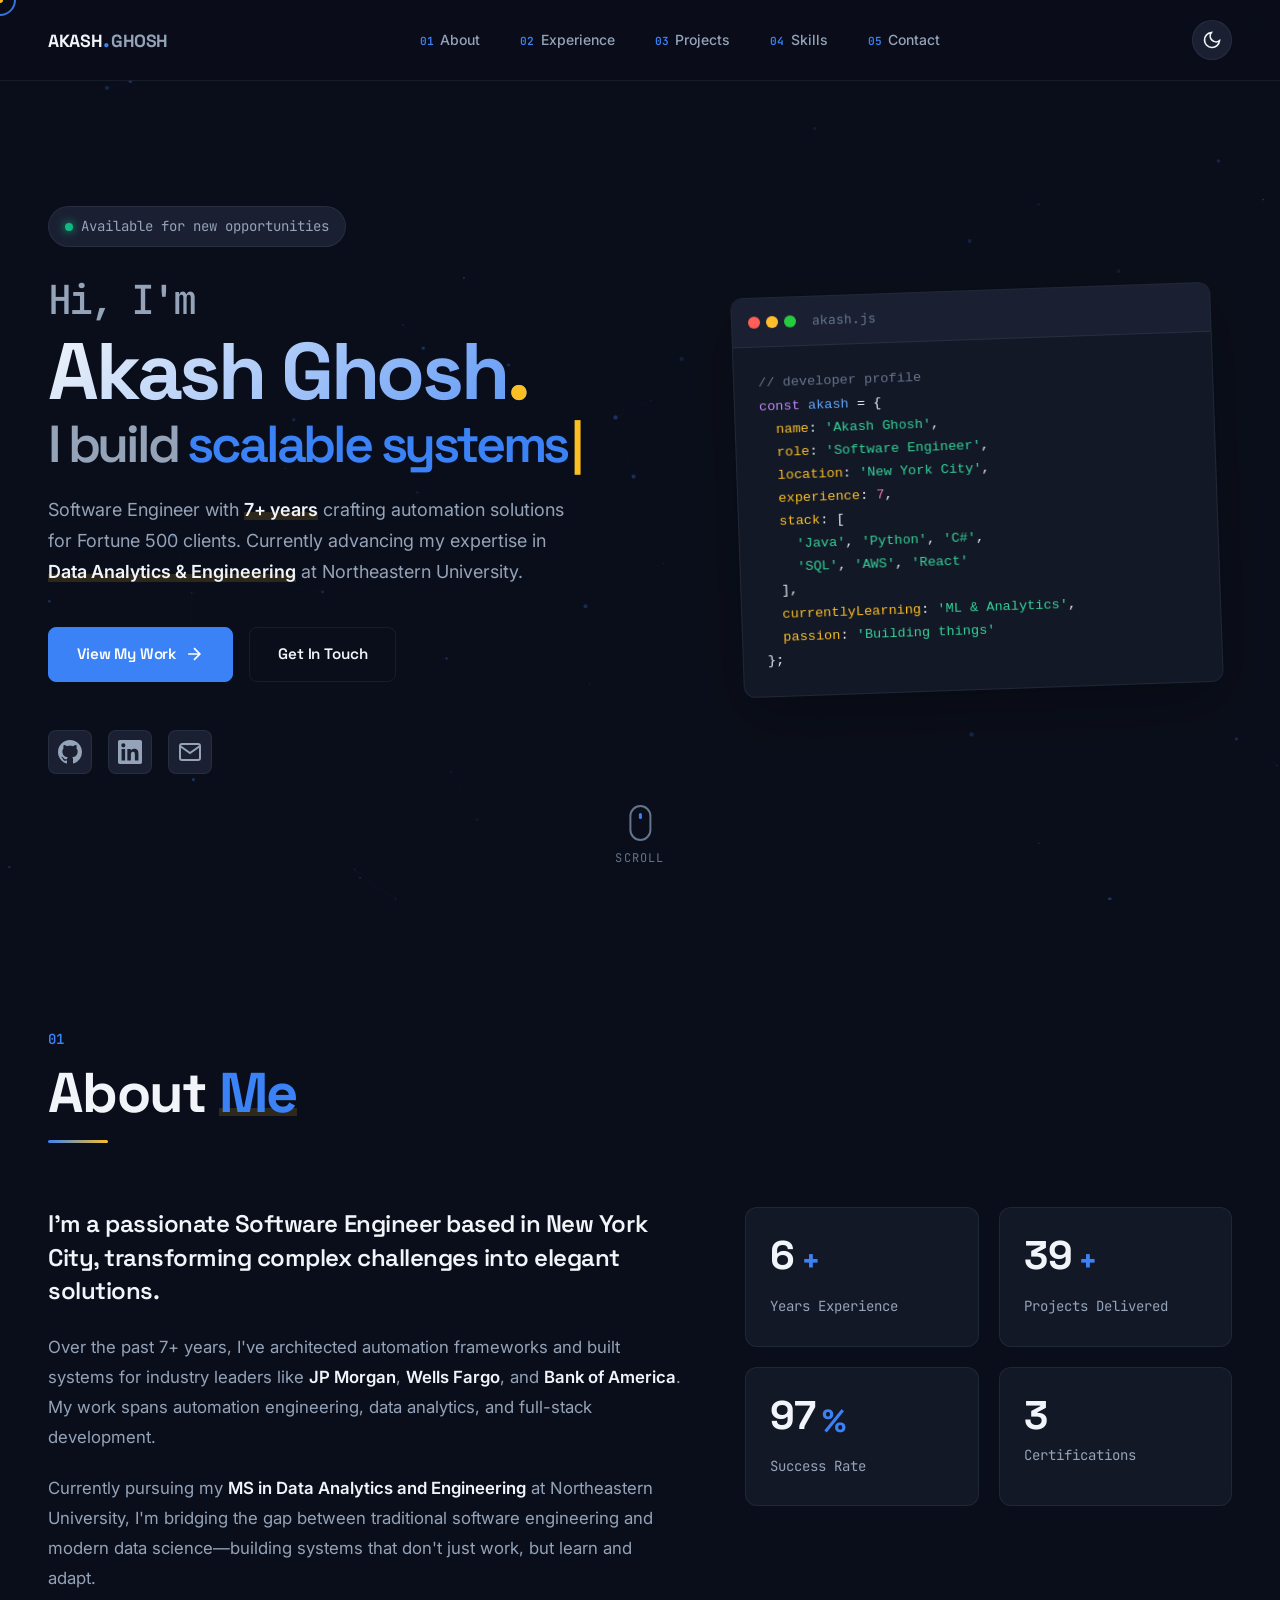
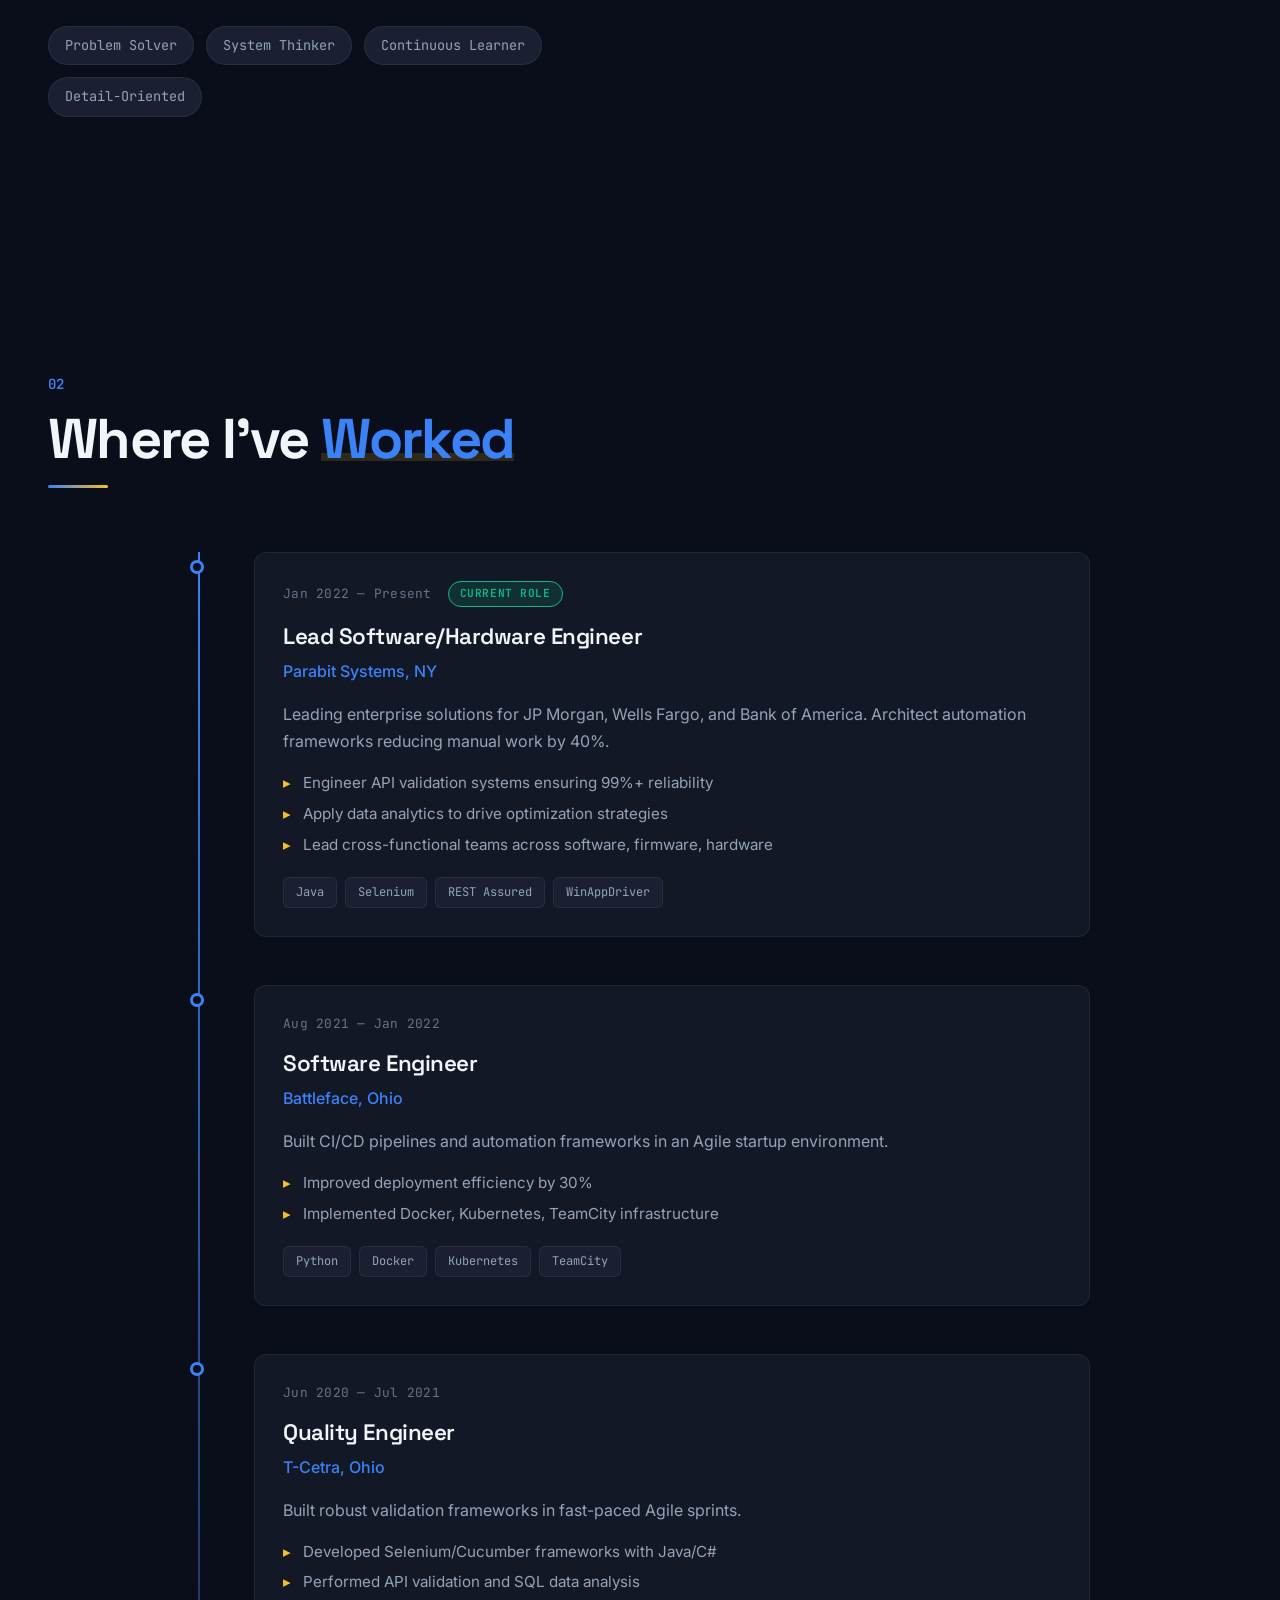
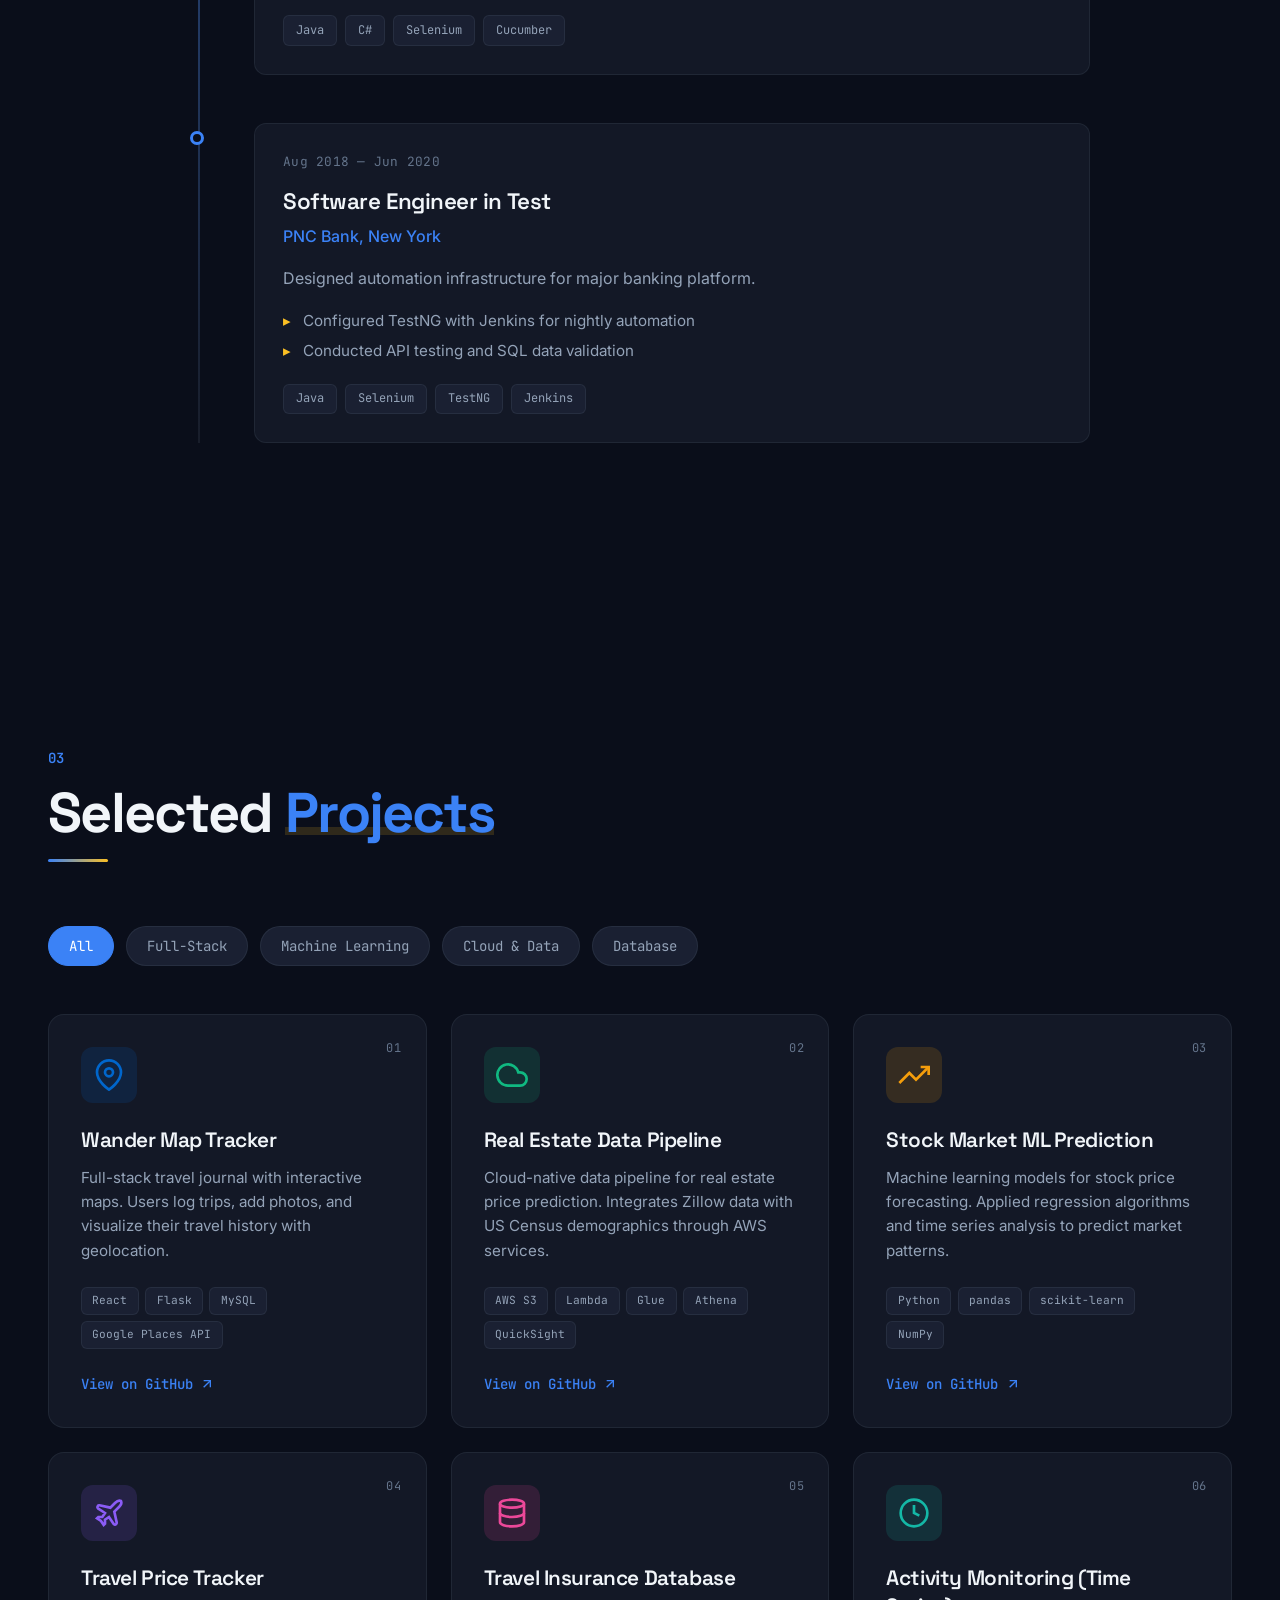
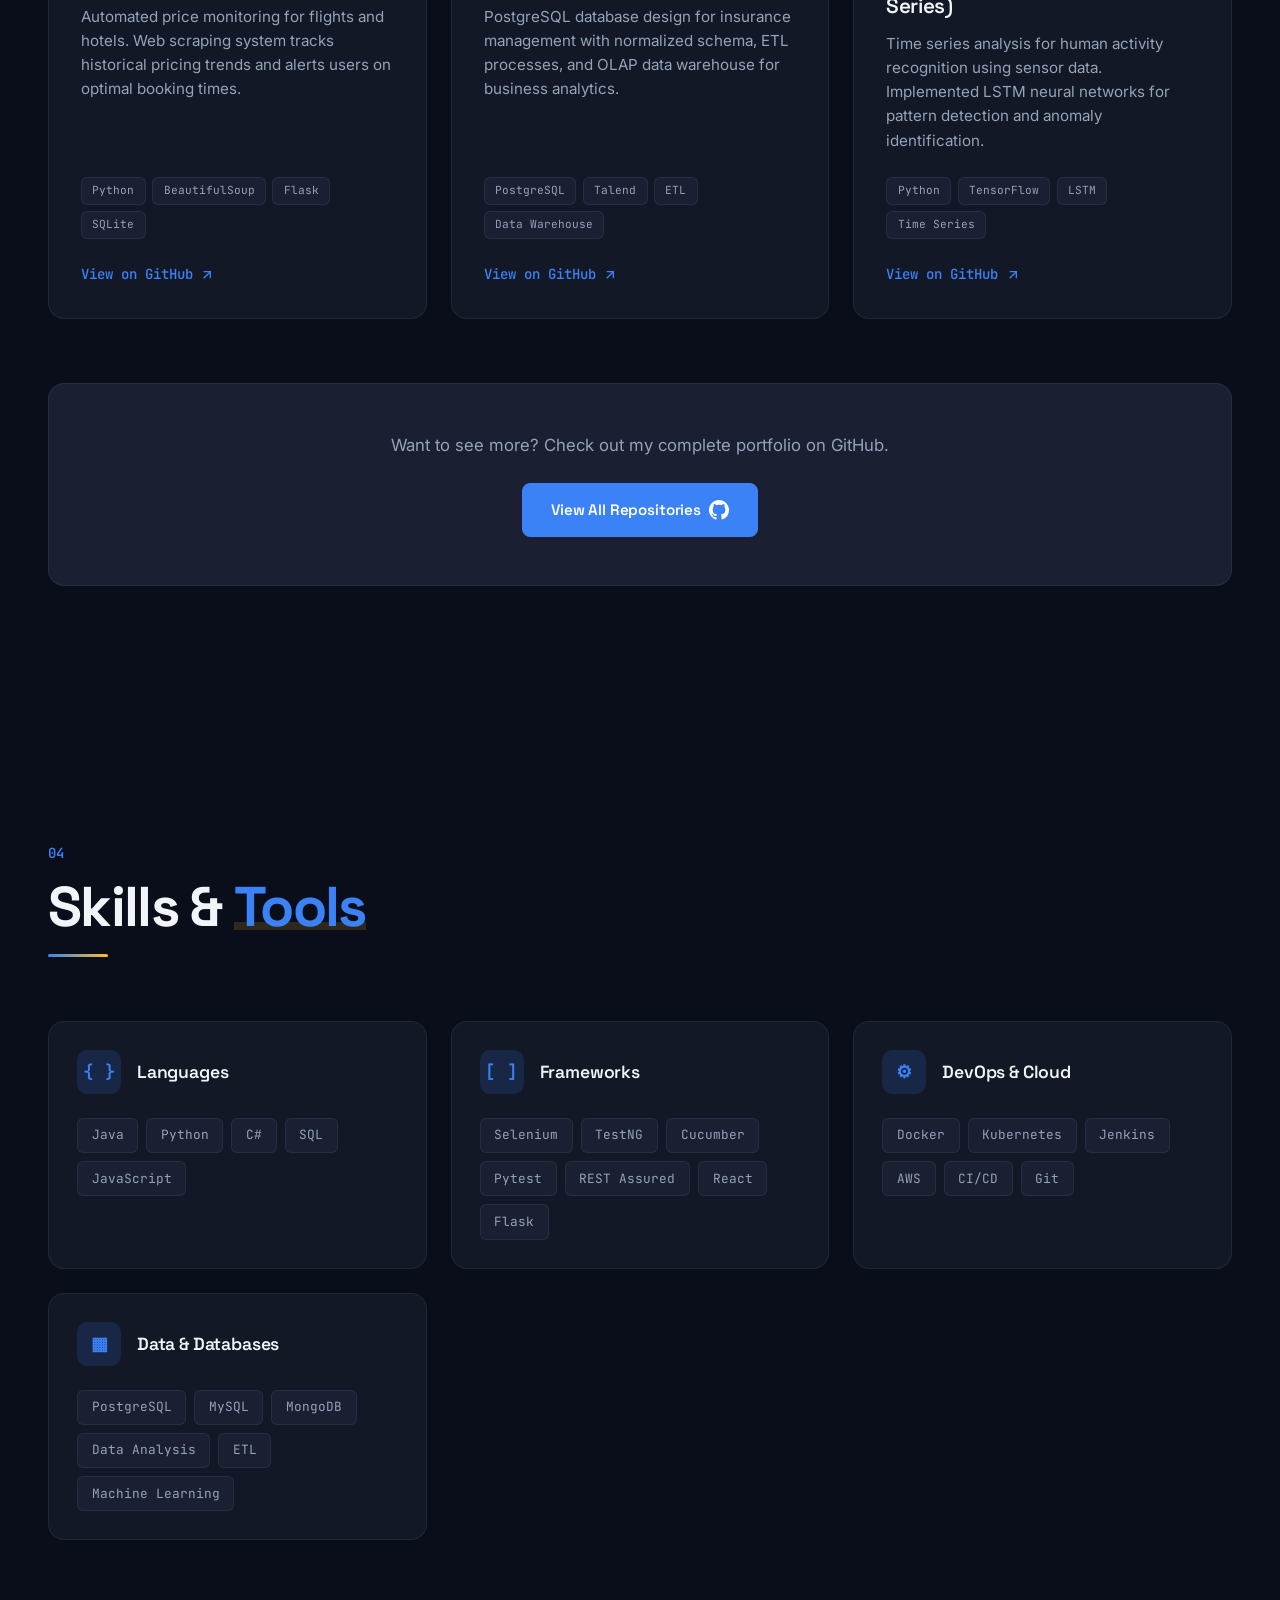
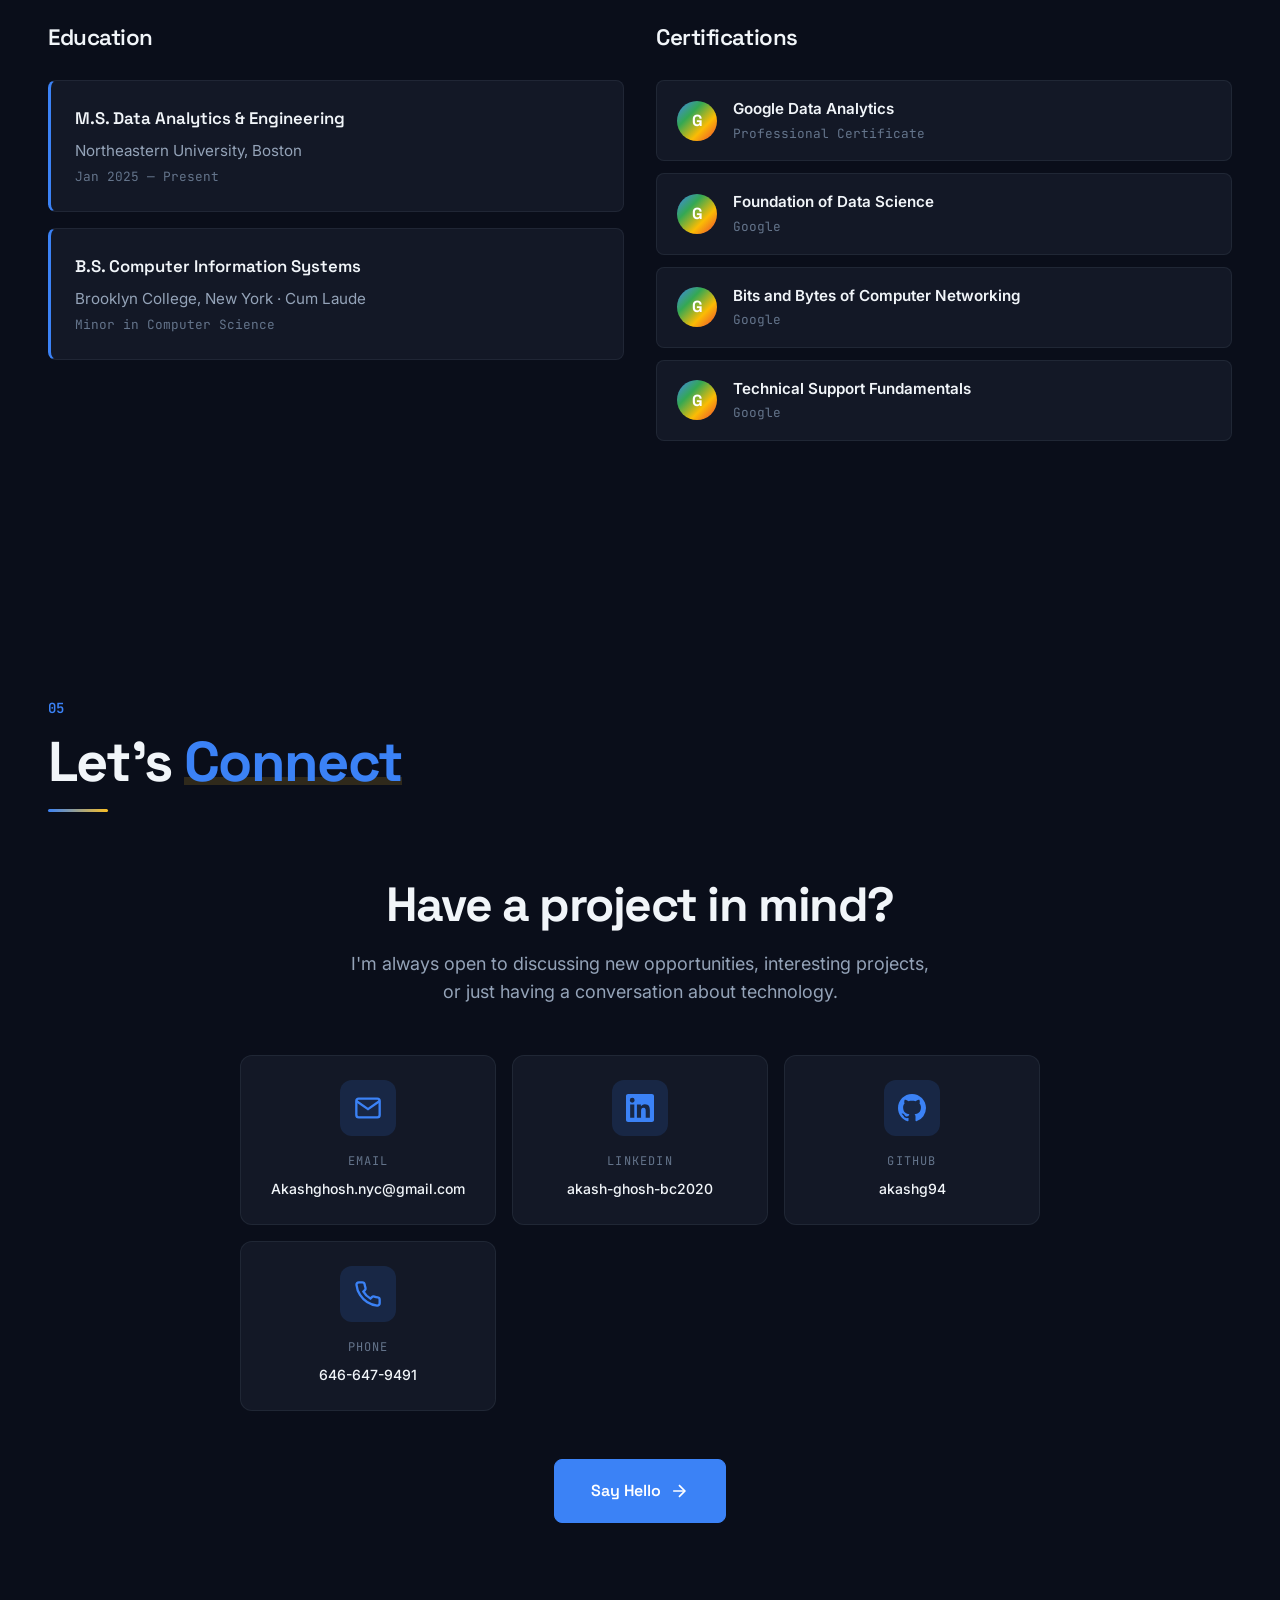
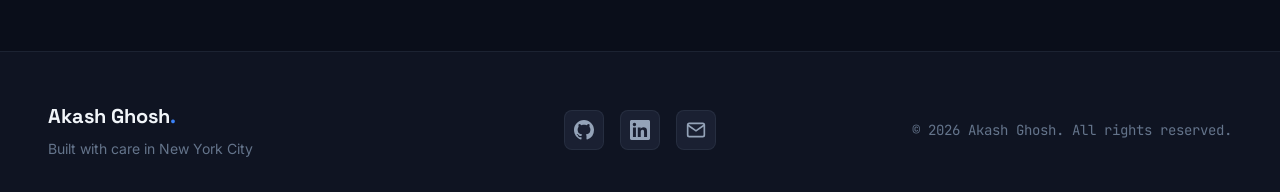
==== commit fe05f004: "Redesign: modern dynamic portfolio with dark mode and animations" ====
--- a/index.html
+++ b/index.html
@@ -1,539 +1,595 @@
-<!DOCTYPE html>
-<html lang="en">
-
-<head>
-  <meta charset="utf-8">
-  <meta content="width=device-width, initial-scale=1.0" name="viewport">
-
-  <title>Akash's Portfolio - Index</title>
-  <meta content="" name="descriptison">
-  <meta content="" name="keywords">
-
-  <!-- Favicons -->
-  <link href="assets/img/favicon.png" rel="icon">
-  <link href="assets/img/apple-touch-icon.png" rel="apple-touch-icon">
-
-  <!-- Google Fonts -->
-  <link href="https://fonts.googleapis.com/css?family=Open+Sans:300,300i,400,400i,600,600i,700,700i|Raleway:300,300i,400,400i,500,500i,600,600i,700,700i|Poppins:300,300i,400,400i,500,500i,600,600i,700,700i" rel="stylesheet">
-
-  <!-- Vendor CSS Files -->
-  <link href="assets/vendor/bootstrap/css/bootstrap.min.css" rel="stylesheet">
-  <link href="assets/vendor/icofont/icofont.min.css" rel="stylesheet">
-  <link href="assets/vendor/boxicons/css/boxicons.min.css" rel="stylesheet">
-  <link href="assets/vendor/venobox/venobox.css" rel="stylesheet">
-  <link href="assets/vendor/owl.carousel/assets/owl.carousel.min.css" rel="stylesheet">
-  <link href="assets/vendor/aos/aos.css" rel="stylesheet">
-
-  <!-- Template Main CSS File -->
-  <link href="assets/css/style.css" rel="stylesheet">
-
-  <!-- =======================================================
-  * Template Name: iPortfolio - v1.2.1
-  * Template URL: https://bootstrapmade.com/iportfolio-bootstrap-portfolio-websites-template/
-  * Author: BootstrapMade.com
-  * License: https://bootstrapmade.com/license/
-  ======================================================== -->
-</head>
-
-<body>
-
-  <!-- ======= Mobile nav toggle button ======= -->
-  <button type="button" class="mobile-nav-toggle d-xl-none"><i class="icofont-navigation-menu"></i></button>
-
-  <!-- ======= Header ======= -->
-  <header id="header">
-    <div class="d-flex flex-column">
-
-      <div class="profile">
-        <img src="assets/img/IMG_0764 2.jpg" alt="" class="img-fluid rounded-circle">
-        <h1 class="text-light"><a href="index.html">Akash Ghosh</a></h1>
-        <div class="social-links mt-3 text-center">
-          <a href="#" class="twitter"><i class="bx bxl-twitter"></i></a>
-          <a href="#" class="facebook"><i class="bx bxl-facebook"></i></a>
-          <a href="#" class="instagram"><i class="bx bxl-instagram"></i></a>
-          <a href="#" class="google-plus"><i class="bx bxl-skype"></i></a>
-          <a href="#" class="linkedin"><i class="bx bxl-linkedin"></i></a>
-        </div>
-      </div>
-
-      <nav class="nav-menu">
-        <ul>
-          <li class="active"><a href="index.html"><i class="bx bx-home"></i> <span>Home</span></a></li>
-          <li><a href="#about"><i class="bx bx-user"></i> <span>About</span></a></li>
-          <li><a href="#resume"><i class="bx bx-file-blank"></i> <span>Resume</span></a></li>
-          <li><a href="#services"><i class="bx bx-server"></i> Services</a></li>
-          <li><a href="#contact"><i class="bx bx-envelope"></i> Contact</a></li>
-
-        </ul>
-      </nav><!-- .nav-menu -->
-      <button type="button" class="mobile-nav-toggle d-xl-none"><i class="icofont-navigation-menu"></i></button>
-
-    </div>
-  </header><!-- End Header -->
-
-  <!-- ======= Hero Section ======= -->
-  <section id="hero" class="d-flex flex-column justify-content-center align-items-center">
-    <div class="hero-container" data-aos="fade-in">
-      <h1>Akash Ghosh</h1>
-      <p>I'm <span class="typed" data-typed-items="Designer, Developer, Freelancer, Photographer"></span></p>
-    </div>
-  </section><!-- End Hero -->
-
-  <main id="main">
-
-    <!-- ======= About Section ======= -->
-    <section id="about" class="about">
-      <div class="container">
-
-        <div class="section-title">
-          <h2>About</h2>
-          <p>Magnam dolores commodi suscipit. Necessitatibus eius consequatur ex aliquid fuga eum quidem. Sit sint consectetur velit. Quisquam quos quisquam cupiditate. Et nemo qui impedit suscipit alias ea. Quia fugiat sit in iste officiis commodi quidem hic quas.</p>
-        </div>
-
-        <div class="row">
-          <div class="col-lg-4" data-aos="fade-right">
-            <img src="assets/img/IMG_0764 2.jpg" class="img-fluid" alt="">
-          </div>
-          <div class="col-lg-8 pt-4 pt-lg-0 content" data-aos="fade-left">
-            <h3>UI/UX Designer &amp; Web Developer.</h3>
-            <p class="font-italic">
-              Lorem ipsum dolor sit amet, consectetur adipiscing elit, sed do eiusmod tempor incididunt ut labore et dolore
-              magna aliqua.
-            </p>
-            <div class="row">
-              <div class="col-lg-6">
-                <ul>
-                  <li><i class="icofont-rounded-right"></i> <strong>Birthday:</strong> 21 October 1994</li>
-                  <li><i class="icofont-rounded-right"></i> <strong>Website:</strong> www.example.com</li>
-                  <li><i class="icofont-rounded-right"></i> <strong>Phone:</strong> +123 456 7890</li>
-                  <li><i class="icofont-rounded-right"></i> <strong>City:</strong> City : New York, USA</li>
-                </ul>
-              </div>
-              <div class="col-lg-6">
-                <ul>
-                  <li><i class="icofont-rounded-right"></i> <strong>Age:</strong> 25</li>
-                  <li><i class="icofont-rounded-right"></i> <strong>Degree:</strong> Bachelor</li>
-                  <li><i class="icofont-rounded-right"></i> <strong>PhEmailone:</strong> akashghosh.nyc@gmail.com</li>
-                 
-                </ul>
-              </div>
-            </div>
-            <p>
-              Officiis eligendi itaque labore et dolorum mollitia officiis optio vero. Quisquam sunt adipisci omnis et ut. Nulla accusantium dolor incidunt officia tempore. Et eius omnis.
-              Cupiditate ut dicta maxime officiis quidem quia. Sed et consectetur qui quia repellendus itaque neque. Aliquid amet quidem ut quaerat cupiditate. Ab et eum qui repellendus omnis culpa magni laudantium dolores.
-            </p>
-          </div>
-        </div>
-
-      </div>
-    </section><!-- End About Section -->
-
-    <!-- ======= Facts Section ======= -->
-    <section id="facts" class="facts">
-      <div class="container">
-
-        <div class="section-title">
-          <h2>Facts</h2>
-          <p>Magnam dolores commodi suscipit. Necessitatibus eius consequatur ex aliquid fuga eum quidem. Sit sint consectetur velit. Quisquam quos quisquam cupiditate. Et nemo qui impedit suscipit alias ea. Quia fugiat sit in iste officiis commodi quidem hic quas.</p>
-        </div>
-
-        <div class="row no-gutters">
-
-          <div class="col-lg-3 col-md-6 d-md-flex align-items-md-stretch" data-aos="fade-up">
-            <div class="count-box">
-              <i class="icofont-simple-smile"></i>
-              <span data-toggle="counter-up">232</span>
-              <p><strong>Happy Clients</strong> consequuntur quae</p>
-            </div>
-          </div>
-
-          <div class="col-lg-3 col-md-6 d-md-flex align-items-md-stretch" data-aos="fade-up" data-aos-delay="100">
-            <div class="count-box">
-              <i class="icofont-document-folder"></i>
-              <span data-toggle="counter-up">521</span>
-              <p><strong>Projects</strong> adipisci atque cum quia aut</p>
-            </div>
-          </div>
-
-          <div class="col-lg-3 col-md-6 d-md-flex align-items-md-stretch" data-aos="fade-up" data-aos-delay="200">
-            <div class="count-box">
-              <i class="icofont-live-support"></i>
-              <span data-toggle="counter-up">1,463</span>
-              <p><strong>Hours Of Support</strong> aut commodi quaerat</p>
-            </div>
-          </div>
-
-          <div class="col-lg-3 col-md-6 d-md-flex align-items-md-stretch" data-aos="fade-up" data-aos-delay="300">
-            <div class="count-box">
-              <i class="icofont-users-alt-5"></i>
-              <span data-toggle="counter-up">15</span>
-              <p><strong>Hard Workers</strong> rerum asperiores dolor</p>
-            </div>
-          </div>
-
-        </div>
-
-      </div>
-    </section><!-- End Facts Section -->
-
-    <!-- ======= Skills Section ======= -->
-    <section id="skills" class="skills section-bg">
-      <div class="container">
-
-        <div class="section-title">
-          <h2>Skills</h2>
-          <p>Magnam dolores commodi suscipit. Necessitatibus eius consequatur ex aliquid fuga eum quidem. Sit sint consectetur velit. Quisquam quos quisquam cupiditate. Et nemo qui impedit suscipit alias ea. Quia fugiat sit in iste officiis commodi quidem hic quas.</p>
-        </div>
-
-        <div class="row skills-content">
-
-          <div class="col-lg-6" data-aos="fade-up">
-
-            <div class="progress">
-              <span class="skill">HTML <i class="val">100%</i></span>
-              <div class="progress-bar-wrap">
-                <div class="progress-bar" role="progressbar" aria-valuenow="100" aria-valuemin="0" aria-valuemax="100"></div>
-              </div>
-            </div>
-
-            <div class="progress">
-              <span class="skill">CSS <i class="val">90%</i></span>
-              <div class="progress-bar-wrap">
-                <div class="progress-bar" role="progressbar" aria-valuenow="90" aria-valuemin="0" aria-valuemax="100"></div>
-              </div>
-            </div>
-
-            <div class="progress">
-              <span class="skill">JavaScript <i class="val">50%</i></span>
-              <div class="progress-bar-wrap">
-                <div class="progress-bar" role="progressbar" aria-valuenow="75" aria-valuemin="0" aria-valuemax="100"></div>
-              </div>
-            </div>
-
-          </div>
-
-          <div class="col-lg-6" data-aos="fade-up" data-aos-delay="100">
-
-            <div class="progress">
-              <span class="skill">PHP <i class="val">80%</i></span>
-              <div class="progress-bar-wrap">
-                <div class="progress-bar" role="progressbar" aria-valuenow="80" aria-valuemin="0" aria-valuemax="100"></div>
-              </div>
-            </div>
-
-            <div class="progress">
-              <span class="skill">Java <i class="val">90%</i></span>
-              <div class="progress-bar-wrap">
-                <div class="progress-bar" role="progressbar" aria-valuenow="90" aria-valuemin="0" aria-valuemax="100"></div>
-              </div>
-            </div>
-
-            <div class="progress">
-              <span class="skill">Automation <i class="val">70%</i></span>
-              <div class="progress-bar-wrap">
-                <div class="progress-bar" role="progressbar" aria-valuenow="55" aria-valuemin="0" aria-valuemax="100"></div>
-              </div>
-            </div>
-
-          </div>
-
-        </div>
-
-      </div>
-    </section><!-- End Skills Section -->
-
-    <!-- ======= Resume Section ======= -->
-    <section id="resume" class="resume">
-      <div class="container">
-
-        <div class="section-title">
-          <h2>Resume</h2>
-          <p>Magnam dolores commodi suscipit. Necessitatibus eius consequatur ex aliquid fuga eum quidem. Sit sint consectetur velit. Quisquam quos quisquam cupiditate. Et nemo qui impedit suscipit alias ea. Quia fugiat sit in iste officiis commodi quidem hic quas.</p>
-        </div>
-
-        <div class="row">
-          <div class="col-lg-6" data-aos="fade-up">
-            <h3 class="resume-title">Sumary</h3>
-            <div class="resume-item pb-0">
-              <h4>Alex Smith</h4>
-              <p><em>Innovative and deadline-driven Graphic Designer with 3+ years of experience designing and developing user-centered digital/print marketing material from initial concept to final, polished deliverable.</em></p>
-              <ul>
-                <li>Portland par 127,Orlando, FL</li>
-                <li>(123) 456-7891</li>
-                <li>alice.barkley@example.com</li>
-              </ul>
-            </div>
-
-            <h3 class="resume-title">Education</h3>
-            <div class="resume-item">
-              <h4>Master of Fine Arts &amp; Graphic Design</h4>
-              <h5>2015 - 2016</h5>
-              <p><em>Rochester Institute of Technology, Rochester, NY</em></p>
-              <p>Qui deserunt veniam. Et sed aliquam labore tempore sed quisquam iusto autem sit. Ea vero voluptatum qui ut dignissimos deleniti nerada porti sand markend</p>
-            </div>
-            <div class="resume-item">
-              <h4>Bachelor of Fine Arts &amp; Graphic Design</h4>
-              <h5>2010 - 2014</h5>
-              <p><em>Rochester Institute of Technology, Rochester, NY</em></p>
-              <p>Quia nobis sequi est occaecati aut. Repudiandae et iusto quae reiciendis et quis Eius vel ratione eius unde vitae rerum voluptates asperiores voluptatem Earum molestiae consequatur neque etlon sader mart dila</p>
-            </div>
-          </div>
-          <div class="col-lg-6" data-aos="fade-up" data-aos-delay="100">
-            <h3 class="resume-title">Professional Experience</h3>
-            <div class="resume-item">
-              <h4>Senior graphic design specialist</h4>
-              <h5>2019 - Present</h5>
-              <p><em>Experion, New York, NY </em></p>
-              <ul>
-                <li>Lead in the design, development, and implementation of the graphic, layout, and production communication materials</li>
-                <li>Delegate tasks to the 7 members of the design team and provide counsel on all aspects of the project. </li>
-                <li>Supervise the assessment of all graphic materials in order to ensure quality and accuracy of the design</li>
-                <li>Oversee the efficient use of production project budgets ranging from $2,000 - $25,000</li>
-              </ul>
-            </div>
-            <div class="resume-item">
-              <h4>Graphic design specialist</h4>
-              <h5>2017 - 2018</h5>
-              <p><em>Stepping Stone Advertising, New York, NY</em></p>
-              <ul>
-                <li>Developed numerous marketing programs (logos, brochures,infographics, presentations, and advertisements).</li>
-                <li>Managed up to 5 projects or tasks at a given time while under pressure</li>
-                <li>Recommended and consulted with clients on the most appropriate graphic design</li>
-                <li>Created 4+ design presentations and proposals a month for clients and account managers</li>
-              </ul>
-            </div>
-          </div>
-        </div>
-
-      </div>
-    </section><!-- End Resume Section -->
-
-   
-    <section id="services" class="services">
-      <div class="container">
-
-        <div class="section-title">
-          <h2>Services</h2>
-          <p>Magnam dolores commodi suscipit. Necessitatibus eius consequatur ex aliquid fuga eum quidem. Sit sint consectetur velit. Quisquam quos quisquam cupiditate. Et nemo qui impedit suscipit alias ea. Quia fugiat sit in iste officiis commodi quidem hic quas.</p>
-        </div>
-
-        <div class="row">
-          <div class="col-lg-4 col-md-6 icon-box" data-aos="fade-up">
-            <div class="icon"><i class="icofont-computer"></i></div>
-            <h4 class="title"><a href="">Lorem Ipsum</a></h4>
-            <p class="description">Voluptatum deleniti atque corrupti quos dolores et quas molestias excepturi sint occaecati cupiditate non provident</p>
-          </div>
-          <div class="col-lg-4 col-md-6 icon-box" data-aos="fade-up" data-aos-delay="100">
-            <div class="icon"><i class="icofont-chart-bar-graph"></i></div>
-            <h4 class="title"><a href="">Dolor Sitema</a></h4>
-            <p class="description">Minim veniam, quis nostrud exercitation ullamco laboris nisi ut aliquip ex ea commodo consequat tarad limino ata</p>
-          </div>
-          <div class="col-lg-4 col-md-6 icon-box" data-aos="fade-up" data-aos-delay="200">
-            <div class="icon"><i class="icofont-earth"></i></div>
-            <h4 class="title"><a href="">Sed ut perspiciatis</a></h4>
-            <p class="description">Duis aute irure dolor in reprehenderit in voluptate velit esse cillum dolore eu fugiat nulla pariatur</p>
-          </div>
-          <div class="col-lg-4 col-md-6 icon-box" data-aos="fade-up" data-aos-delay="300">
-            <div class="icon"><i class="icofont-image"></i></div>
-            <h4 class="title"><a href="">Magni Dolores</a></h4>
-            <p class="description">Excepteur sint occaecat cupidatat non proident, sunt in culpa qui officia deserunt mollit anim id est laborum</p>
-          </div>
-          <div class="col-lg-4 col-md-6 icon-box" data-aos="fade-up" data-aos-delay="400">
-            <div class="icon"><i class="icofont-settings"></i></div>
-            <h4 class="title"><a href="">Nemo Enim</a></h4>
-            <p class="description">At vero eos et accusamus et iusto odio dignissimos ducimus qui blanditiis praesentium voluptatum deleniti atque</p>
-          </div>
-          <div class="col-lg-4 col-md-6 icon-box" data-aos="fade-up" data-aos-delay="500">
-            <div class="icon"><i class="icofont-tasks-alt"></i></div>
-            <h4 class="title"><a href="">Eiusmod Tempor</a></h4>
-            <p class="description">Et harum quidem rerum facilis est et expedita distinctio. Nam libero tempore, cum soluta nobis est eligendi</p>
-          </div>
-        </div>
-
-      </div>
-    </section><!-- End Services Section -->
-
-    <!-- ======= Testimonials Section ======= -->
-    <section id="testimonials" class="testimonials section-bg">
-      <div class="container">
-
-        <div class="section-title">
-          <h2>Testimonials</h2>
-          <p>Magnam dolores commodi suscipit. Necessitatibus eius consequatur ex aliquid fuga eum quidem. Sit sint consectetur velit. Quisquam quos quisquam cupiditate. Et nemo qui impedit suscipit alias ea. Quia fugiat sit in iste officiis commodi quidem hic quas.</p>
-        </div>
-
-        <div class="owl-carousel testimonials-carousel">
-
-          <div class="testimonial-item" data-aos="fade-up">
-            <p>
-              <i class="bx bxs-quote-alt-left quote-icon-left"></i>
-              Proin iaculis purus consequat sem cure digni ssim donec porttitora entum suscipit rhoncus. Accusantium quam, ultricies eget id, aliquam eget nibh et. Maecen aliquam, risus at semper.
-              <i class="bx bxs-quote-alt-right quote-icon-right"></i>
-            </p>
-            <img src="assets/img/testimonials/testimonials-1.jpg" class="testimonial-img" alt="">
-            <h3>Saul Goodman</h3>
-            <h4>Ceo &amp; Founder</h4>
-          </div>
-
-          <div class="testimonial-item" data-aos="fade-up" data-aos-delay="100">
-            <p>
-              <i class="bx bxs-quote-alt-left quote-icon-left"></i>
-              Export tempor illum tamen malis malis eram quae irure esse labore quem cillum quid cillum eram malis quorum velit fore eram velit sunt aliqua noster fugiat irure amet legam anim culpa.
-              <i class="bx bxs-quote-alt-right quote-icon-right"></i>
-            </p>
-            <img src="assets/img/testimonials/testimonials-2.jpg" class="testimonial-img" alt="">
-            <h3>Sara Wilsson</h3>
-            <h4>Designer</h4>
-          </div>
-
-          <div class="testimonial-item" data-aos="fade-up" data-aos-delay="200">
-            <p>
-              <i class="bx bxs-quote-alt-left quote-icon-left"></i>
-              Enim nisi quem export duis labore cillum quae magna enim sint quorum nulla quem veniam duis minim tempor labore quem eram duis noster aute amet eram fore quis sint minim.
-              <i class="bx bxs-quote-alt-right quote-icon-right"></i>
-            </p>
-            <img src="assets/img/testimonials/testimonials-3.jpg" class="testimonial-img" alt="">
-            <h3>Jena Karlis</h3>
-            <h4>Store Owner</h4>
-          </div>
-
-          <div class="testimonial-item" data-aos="fade-up" data-aos-delay="300">
-            <p>
-              <i class="bx bxs-quote-alt-left quote-icon-left"></i>
-              Fugiat enim eram quae cillum dolore dolor amet nulla culpa multos export minim fugiat minim velit minim dolor enim duis veniam ipsum anim magna sunt elit fore quem dolore labore illum veniam.
-              <i class="bx bxs-quote-alt-right quote-icon-right"></i>
-            </p>
-            <img src="assets/img/testimonials/testimonials-4.jpg" class="testimonial-img" alt="">
-            <h3>Matt Brandon</h3>
-            <h4>Freelancer</h4>
-          </div>
-
-          <div class="testimonial-item" data-aos="fade-up" data-aos-delay="400">
-            <p>
-              <i class="bx bxs-quote-alt-left quote-icon-left"></i>
-              Quis quorum aliqua sint quem legam fore sunt eram irure aliqua veniam tempor noster veniam enim culpa labore duis sunt culpa nulla illum cillum fugiat legam esse veniam culpa fore nisi cillum quid.
-              <i class="bx bxs-quote-alt-right quote-icon-right"></i>
-            </p>
-            <img src="assets/img/testimonials/testimonials-5.jpg" class="testimonial-img" alt="">
-            <h3>John Larson</h3>
-            <h4>Entrepreneur</h4>
-          </div>
-
-        </div>
-
-      </div>
-    </section><!-- End Testimonials Section -->
-
-    <!-- ======= Contact Section ======= -->
-    <section id="contact" class="contact">
-      <div class="container">
-
-        <div class="section-title">
-          <h2>Contact</h2>
-          <p>Magnam dolores commodi suscipit. Necessitatibus eius consequatur ex aliquid fuga eum quidem. Sit sint consectetur velit. Quisquam quos quisquam cupiditate. Et nemo qui impedit suscipit alias ea. Quia fugiat sit in iste officiis commodi quidem hic quas.</p>
-        </div>
-
-        <div class="row" data-aos="fade-in">
-
-          <div class="col-lg-5 d-flex align-items-stretch">
-            <div class="info">
-              <div class="address">
-                <i class="icofont-google-map"></i>
-                <h4>Location:</h4>
-                <p>A108 Adam Street, New York, NY 535022</p>
-              </div>
-
-              <div class="email">
-                <i class="icofont-envelope"></i>
-                <h4>Email:</h4>
-                <p>info@example.com</p>
-              </div>
-
-              <div class="phone">
-                <i class="icofont-phone"></i>
-                <h4>Call:</h4>
-                <p>+1 5589 55488 55s</p>
-              </div>
-
-              <iframe src="https://www.google.com/maps/embed?pb=!1m14!1m8!1m3!1d12097.433213460943!2d-74.0062269!3d40.7101282!3m2!1i1024!2i768!4f13.1!3m3!1m2!1s0x0%3A0xb89d1fe6bc499443!2sDowntown+Conference+Center!5e0!3m2!1smk!2sbg!4v1539943755621" frameborder="0" style="border:0; width: 100%; height: 290px;" allowfullscreen></iframe>
-            </div>
-
-          </div>
-
-          <div class="col-lg-7 mt-5 mt-lg-0 d-flex align-items-stretch">
-            <form action="forms/contact.php" method="post" role="form" class="php-email-form">
-              <div class="form-row">
-                <div class="form-group col-md-6">
-                  <label for="name">Your Name</label>
-                  <input type="text" name="name" class="form-control" id="name" data-rule="minlen:4" data-msg="Please enter at least 4 chars" />
-                  <div class="validate"></div>
-                </div>
-                <div class="form-group col-md-6">
-                  <label for="name">Your Email</label>
-                  <input type="email" class="form-control" name="email" id="email" data-rule="email" data-msg="Please enter a valid email" />
-                  <div class="validate"></div>
-                </div>
-              </div>
-              <div class="form-group">
-                <label for="name">Subject</label>
-                <input type="text" class="form-control" name="subject" id="subject" data-rule="minlen:4" data-msg="Please enter at least 8 chars of subject" />
-                <div class="validate"></div>
-              </div>
-              <div class="form-group">
-                <label for="name">Message</label>
-                <textarea class="form-control" name="message" rows="10" data-rule="required" data-msg="Please write something for us"></textarea>
-                <div class="validate"></div>
-              </div>
-              <div class="mb-3">
-                <div class="loading">Loading</div>
-                <div class="error-message"></div>
-                <div class="sent-message">Your message has been sent. Thank you!</div>
-              </div>
-              <div class="text-center"><button type="submit">Send Message</button></div>
-            </form>
-          </div>
-
-        </div>
-
-      </div>
-    </section><!-- End Contact Section -->
-
-  </main><!-- End #main -->
-
-  <!-- ======= Footer ======= -->
-  <footer id="footer">
-    <div class="container">
-      <div class="copyright">
-        &copy; Copyright <strong><span>iPortfolio</span></strong>
-      </div>
-      <div class="credits">
-        <!-- All the links in the footer should remain intact. -->
-        <!-- You can delete the links only if you purchased the pro version. -->
-        <!-- Licensing information: https://bootstrapmade.com/license/ -->
-        <!-- Purchase the pro version with working PHP/AJAX contact form: https://bootstrapmade.com/iportfolio-bootstrap-portfolio-websites-template/ -->
-        Designed by <a href="https://bootstrapmade.com/">BootstrapMade</a>
-      </div>
-    </div>
-  </footer><!-- End  Footer -->
-
-  <a href="#" class="back-to-top"><i class="icofont-simple-up"></i></a>
-
-  <!-- Vendor JS Files -->
-  <script src="assets/vendor/jquery/jquery.min.js"></script>
-  <script src="assets/vendor/bootstrap/js/bootstrap.bundle.min.js"></script>
-  <script src="assets/vendor/jquery.easing/jquery.easing.min.js"></script>
-  <script src="assets/vendor/php-email-form/validate.js"></script>
-  <script src="assets/vendor/waypoints/jquery.waypoints.min.js"></script>
-  <script src="assets/vendor/counterup/counterup.min.js"></script>
-  <script src="assets/vendor/isotope-layout/isotope.pkgd.min.js"></script>
-  <script src="assets/vendor/venobox/venobox.min.js"></script>
-  <script src="assets/vendor/owl.carousel/owl.carousel.min.js"></script>
-  <script src="assets/vendor/typed.js/typed.min.js"></script>
-  <script src="assets/vendor/aos/aos.js"></script>
-
-  <!-- Template Main JS File -->
-  <script src="assets/js/main.js"></script>
-
-</body>
-
-</html>+<!DOCTYPE html>
+<html lang="en">
+<head>
+    <meta charset="UTF-8">
+    <meta name="viewport" content="width=device-width, initial-scale=1.0">
+    <meta name="description" content="Akash Ghosh - Software Engineer & Data Analytics Specialist Portfolio">
+    <meta name="author" content="Akash Ghosh">
+    <title>Akash Ghosh — Engineer & Data Specialist</title>
+    
+    <!-- Favicon -->
+    <link rel="icon" type="image/svg+xml" href="data:image/svg+xml,%3Csvg xmlns='http://www.w3.org/2000/svg' viewBox='0 0 100 100'%3E%3Crect width='100' height='100' rx='20' fill='%230066CC'/%3E%3Ctext x='50' y='65' font-family='Arial' font-size='50' font-weight='bold' fill='white' text-anchor='middle'%3EAG%3C/text%3E%3C/svg%3E">
+    
+    <!-- Google Fonts -->
+    <link rel="preconnect" href="https://fonts.googleapis.com">
+    <link rel="preconnect" href="https://fonts.gstatic.com" crossorigin>
+    <link href="https://fonts.googleapis.com/css2?family=Space+Grotesk:wght@400;500;600;700&family=Inter:wght@300;400;500;600;700&family=JetBrains+Mono:wght@400;500;600&display=swap" rel="stylesheet">
+    
+    <link rel="stylesheet" href="styles.css">
+</head>
+<body>
+    <!-- Custom Cursor -->
+    <div class="cursor" id="cursor"></div>
+    <div class="cursor-dot" id="cursor-dot"></div>
+
+    <!-- Loading Screen -->
+    <div class="loader" id="loader">
+        <div class="loader-content">
+            <div class="loader-text">AG</div>
+            <div class="loader-bar"><div class="loader-progress"></div></div>
+        </div>
+    </div>
+
+    <!-- Navigation -->
+    <nav class="nav" id="nav">
+        <div class="nav-container">
+            <a href="#home" class="nav-logo">
+                <span class="nav-logo-text">AKASH</span>
+                <span class="nav-logo-dot">.</span>
+                <span class="nav-logo-text-alt">GHOSH</span>
+            </a>
+            <ul class="nav-menu">
+                <li><a href="#about" class="nav-link"><span class="nav-num">01</span>About</a></li>
+                <li><a href="#experience" class="nav-link"><span class="nav-num">02</span>Experience</a></li>
+                <li><a href="#projects" class="nav-link"><span class="nav-num">03</span>Projects</a></li>
+                <li><a href="#skills" class="nav-link"><span class="nav-num">04</span>Skills</a></li>
+                <li><a href="#contact" class="nav-link"><span class="nav-num">05</span>Contact</a></li>
+            </ul>
+            <button class="theme-toggle" id="theme-toggle" aria-label="Toggle theme">
+                <svg class="sun" xmlns="http://www.w3.org/2000/svg" width="20" height="20" viewBox="0 0 24 24" fill="none" stroke="currentColor" stroke-width="2"><circle cx="12" cy="12" r="5"/><line x1="12" y1="1" x2="12" y2="3"/><line x1="12" y1="21" x2="12" y2="23"/><line x1="4.22" y1="4.22" x2="5.64" y2="5.64"/><line x1="18.36" y1="18.36" x2="19.78" y2="19.78"/><line x1="1" y1="12" x2="3" y2="12"/><line x1="21" y1="12" x2="23" y2="12"/><line x1="4.22" y1="19.78" x2="5.64" y2="18.36"/><line x1="18.36" y1="5.64" x2="19.78" y2="4.22"/></svg>
+                <svg class="moon" xmlns="http://www.w3.org/2000/svg" width="20" height="20" viewBox="0 0 24 24" fill="none" stroke="currentColor" stroke-width="2"><path d="M21 12.79A9 9 0 1 1 11.21 3 7 7 0 0 0 21 12.79z"/></svg>
+            </button>
+            <button class="mobile-toggle" id="mobile-toggle" aria-label="Menu">
+                <span></span><span></span><span></span>
+            </button>
+        </div>
+    </nav>
+
+    <!-- Hero Section -->
+    <section class="hero" id="home">
+        <div class="hero-bg">
+            <canvas id="particles"></canvas>
+        </div>
+        <div class="hero-container">
+            <div class="hero-content">
+                <div class="hero-badge fade-up">
+                    <span class="hero-badge-dot"></span>
+                    <span>Available for new opportunities</span>
+                </div>
+                <h1 class="hero-title">
+                    <span class="hero-title-line fade-up">Hi, I'm</span>
+                    <span class="hero-title-line hero-name fade-up">Akash Ghosh<span class="hero-period">.</span></span>
+                    <span class="hero-title-line hero-subtitle fade-up">I build <span class="rotate-text" id="rotate-text">scalable systems</span></span>
+                </h1>
+                <p class="hero-desc fade-up">
+                    Software Engineer with <span class="hero-highlight">7+ years</span> crafting automation solutions for Fortune 500 clients. Currently advancing my expertise in <span class="hero-highlight">Data Analytics & Engineering</span> at Northeastern University.
+                </p>
+                <div class="hero-cta fade-up">
+                    <a href="#projects" class="btn btn-primary">
+                        <span>View My Work</span>
+                        <svg xmlns="http://www.w3.org/2000/svg" width="20" height="20" viewBox="0 0 24 24" fill="none" stroke="currentColor" stroke-width="2"><line x1="5" y1="12" x2="19" y2="12"/><polyline points="12 5 19 12 12 19"/></svg>
+                    </a>
+                    <a href="#contact" class="btn btn-secondary">
+                        <span>Get In Touch</span>
+                    </a>
+                </div>
+                <div class="hero-socials fade-up">
+                    <a href="https://github.com/akashg94" target="_blank" rel="noopener" class="social-link" aria-label="GitHub">
+                        <svg xmlns="http://www.w3.org/2000/svg" width="24" height="24" viewBox="0 0 24 24" fill="currentColor"><path d="M12 0C5.37 0 0 5.37 0 12c0 5.31 3.435 9.795 8.205 11.385.6.105.825-.255.825-.57 0-.285-.015-1.23-.015-2.235-3.015.555-3.795-.735-4.035-1.41-.135-.345-.72-1.41-1.23-1.695-.42-.225-1.02-.78-.015-.795.945-.015 1.62.87 1.845 1.23 1.08 1.815 2.805 1.305 3.495.99.105-.78.42-1.305.765-1.605-2.67-.3-5.46-1.335-5.46-5.925 0-1.305.465-2.385 1.23-3.225-.12-.3-.54-1.53.12-3.18 0 0 1.005-.315 3.3 1.23.96-.27 1.98-.405 3-.405s2.04.135 3 .405c2.295-1.56 3.3-1.23 3.3-1.23.66 1.65.24 2.88.12 3.18.765.84 1.23 1.905 1.23 3.225 0 4.605-2.805 5.625-5.475 5.925.435.375.81 1.095.81 2.22 0 1.605-.015 2.895-.015 3.3 0 .315.225.69.825.57A12.02 12.02 0 0024 12c0-6.63-5.37-12-12-12z"/></svg>
+                    </a>
+                    <a href="https://www.linkedin.com/in/akash-ghosh-bc2020/" target="_blank" rel="noopener" class="social-link" aria-label="LinkedIn">
+                        <svg xmlns="http://www.w3.org/2000/svg" width="24" height="24" viewBox="0 0 24 24" fill="currentColor"><path d="M20.447 20.452h-3.554v-5.569c0-1.328-.027-3.037-1.852-3.037-1.853 0-2.136 1.445-2.136 2.939v5.667H9.351V9h3.414v1.561h.046c.477-.9 1.637-1.85 3.37-1.85 3.601 0 4.267 2.37 4.267 5.455v6.286zM5.337 7.433a2.062 2.062 0 01-2.063-2.065 2.063 2.063 0 112.063 2.065zm1.782 13.019H3.555V9h3.564v11.452zM22.225 0H1.771C.792 0 0 .774 0 1.729v20.542C0 23.227.792 24 1.771 24h20.451C23.2 24 24 23.227 24 22.271V1.729C24 .774 23.2 0 22.222 0h.003z"/></svg>
+                    </a>
+                    <a href="mailto:Akashghosh.nyc@gmail.com" class="social-link" aria-label="Email">
+                        <svg xmlns="http://www.w3.org/2000/svg" width="24" height="24" viewBox="0 0 24 24" fill="none" stroke="currentColor" stroke-width="2"><path d="M4 4h16c1.1 0 2 .9 2 2v12c0 1.1-.9 2-2 2H4c-1.1 0-2-.9-2-2V6c0-1.1.9-2 2-2z"/><polyline points="22,6 12,13 2,6"/></svg>
+                    </a>
+                </div>
+            </div>
+            <div class="hero-visual">
+                <div class="code-window fade-in">
+                    <div class="code-header">
+                        <div class="code-dots"><span></span><span></span><span></span></div>
+                        <div class="code-filename">akash.js</div>
+                    </div>
+                    <div class="code-body">
+                        <pre><code><span class="code-comment">// developer profile</span>
+<span class="code-keyword">const</span> <span class="code-var">akash</span> = {
+  <span class="code-prop">name</span>: <span class="code-string">'Akash Ghosh'</span>,
+  <span class="code-prop">role</span>: <span class="code-string">'Software Engineer'</span>,
+  <span class="code-prop">location</span>: <span class="code-string">'New York City'</span>,
+  <span class="code-prop">experience</span>: <span class="code-number">7</span>,
+  <span class="code-prop">stack</span>: [
+    <span class="code-string">'Java'</span>, <span class="code-string">'Python'</span>, <span class="code-string">'C#'</span>,
+    <span class="code-string">'SQL'</span>, <span class="code-string">'AWS'</span>, <span class="code-string">'React'</span>
+  ],
+  <span class="code-prop">currentlyLearning</span>: <span class="code-string">'ML & Analytics'</span>,
+  <span class="code-prop">passion</span>: <span class="code-string">'Building things'</span>
+};</code></pre>
+                    </div>
+                </div>
+            </div>
+        </div>
+        <a href="#about" class="scroll-indicator">
+            <div class="mouse"><div class="wheel"></div></div>
+            <span>Scroll</span>
+        </a>
+    </section>
+
+    <!-- About Section -->
+    <section class="about section" id="about">
+        <div class="container">
+            <div class="section-header reveal">
+                <span class="section-num">01</span>
+                <h2 class="section-title">About <span class="title-accent">Me</span></h2>
+                <div class="section-line"></div>
+            </div>
+            <div class="about-grid">
+                <div class="about-content reveal">
+                    <p class="about-lead">
+                        I'm a passionate Software Engineer based in New York City, transforming complex challenges into elegant solutions.
+                    </p>
+                    <p class="about-text">
+                        Over the past 7+ years, I've architected automation frameworks and built systems for industry leaders like <strong>JP Morgan</strong>, <strong>Wells Fargo</strong>, and <strong>Bank of America</strong>. My work spans automation engineering, data analytics, and full-stack development.
+                    </p>
+                    <p class="about-text">
+                        Currently pursuing my <strong>MS in Data Analytics and Engineering</strong> at Northeastern University, I'm bridging the gap between traditional software engineering and modern data science—building systems that don't just work, but learn and adapt.
+                    </p>
+                    <div class="about-tags">
+                        <span class="tag">Problem Solver</span>
+                        <span class="tag">System Thinker</span>
+                        <span class="tag">Continuous Learner</span>
+                        <span class="tag">Detail-Oriented</span>
+                    </div>
+                </div>
+                <div class="about-stats reveal">
+                    <div class="stat-card">
+                        <div class="stat-num" data-count="7">0</div>
+                        <div class="stat-plus">+</div>
+                        <div class="stat-label">Years Experience</div>
+                    </div>
+                    <div class="stat-card">
+                        <div class="stat-num" data-count="40">0</div>
+                        <div class="stat-plus">+</div>
+                        <div class="stat-label">Projects Delivered</div>
+                    </div>
+                    <div class="stat-card">
+                        <div class="stat-num" data-count="99">0</div>
+                        <div class="stat-plus">%</div>
+                        <div class="stat-label">Success Rate</div>
+                    </div>
+                    <div class="stat-card">
+                        <div class="stat-num" data-count="4">0</div>
+                        <div class="stat-plus"></div>
+                        <div class="stat-label">Certifications</div>
+                    </div>
+                </div>
+            </div>
+        </div>
+    </section>
+
+    <!-- Experience Section -->
+    <section class="experience section" id="experience">
+        <div class="container">
+            <div class="section-header reveal">
+                <span class="section-num">02</span>
+                <h2 class="section-title">Where I've <span class="title-accent">Worked</span></h2>
+                <div class="section-line"></div>
+            </div>
+            <div class="timeline">
+                <div class="timeline-item reveal">
+                    <div class="timeline-marker"></div>
+                    <div class="timeline-content">
+                        <div class="timeline-meta">
+                            <span class="timeline-date">Jan 2022 — Present</span>
+                            <span class="timeline-tag current">Current Role</span>
+                        </div>
+                        <h3 class="timeline-role">Lead Software/Hardware Engineer</h3>
+                        <h4 class="timeline-company">Parabit Systems, NY</h4>
+                        <p class="timeline-desc">Leading enterprise solutions for JP Morgan, Wells Fargo, and Bank of America. Architect automation frameworks reducing manual work by 40%.</p>
+                        <ul class="timeline-list">
+                            <li>Engineer API validation systems ensuring 99%+ reliability</li>
+                            <li>Apply data analytics to drive optimization strategies</li>
+                            <li>Lead cross-functional teams across software, firmware, hardware</li>
+                        </ul>
+                        <div class="timeline-stack">
+                            <span>Java</span><span>Selenium</span><span>REST Assured</span><span>WinAppDriver</span>
+                        </div>
+                    </div>
+                </div>
+                
+                <div class="timeline-item reveal">
+                    <div class="timeline-marker"></div>
+                    <div class="timeline-content">
+                        <div class="timeline-meta">
+                            <span class="timeline-date">Aug 2021 — Jan 2022</span>
+                        </div>
+                        <h3 class="timeline-role">Software Engineer</h3>
+                        <h4 class="timeline-company">Battleface, Ohio</h4>
+                        <p class="timeline-desc">Built CI/CD pipelines and automation frameworks in an Agile startup environment.</p>
+                        <ul class="timeline-list">
+                            <li>Improved deployment efficiency by 30%</li>
+                            <li>Implemented Docker, Kubernetes, TeamCity infrastructure</li>
+                        </ul>
+                        <div class="timeline-stack">
+                            <span>Python</span><span>Docker</span><span>Kubernetes</span><span>TeamCity</span>
+                        </div>
+                    </div>
+                </div>
+
+                <div class="timeline-item reveal">
+                    <div class="timeline-marker"></div>
+                    <div class="timeline-content">
+                        <div class="timeline-meta">
+                            <span class="timeline-date">Jun 2020 — Jul 2021</span>
+                        </div>
+                        <h3 class="timeline-role">Quality Engineer</h3>
+                        <h4 class="timeline-company">T-Cetra, Ohio</h4>
+                        <p class="timeline-desc">Built robust validation frameworks in fast-paced Agile sprints.</p>
+                        <ul class="timeline-list">
+                            <li>Developed Selenium/Cucumber frameworks with Java/C#</li>
+                            <li>Performed API validation and SQL data analysis</li>
+                        </ul>
+                        <div class="timeline-stack">
+                            <span>Java</span><span>C#</span><span>Selenium</span><span>Cucumber</span>
+                        </div>
+                    </div>
+                </div>
+
+                <div class="timeline-item reveal">
+                    <div class="timeline-marker"></div>
+                    <div class="timeline-content">
+                        <div class="timeline-meta">
+                            <span class="timeline-date">Aug 2018 — Jun 2020</span>
+                        </div>
+                        <h3 class="timeline-role">Software Engineer in Test</h3>
+                        <h4 class="timeline-company">PNC Bank, New York</h4>
+                        <p class="timeline-desc">Designed automation infrastructure for major banking platform.</p>
+                        <ul class="timeline-list">
+                            <li>Configured TestNG with Jenkins for nightly automation</li>
+                            <li>Conducted API testing and SQL data validation</li>
+                        </ul>
+                        <div class="timeline-stack">
+                            <span>Java</span><span>Selenium</span><span>TestNG</span><span>Jenkins</span>
+                        </div>
+                    </div>
+                </div>
+            </div>
+        </div>
+    </section>
+
+    <!-- Projects Section -->
+    <section class="projects section" id="projects">
+        <div class="container">
+            <div class="section-header reveal">
+                <span class="section-num">03</span>
+                <h2 class="section-title">Selected <span class="title-accent">Projects</span></h2>
+                <div class="section-line"></div>
+            </div>
+            
+            <div class="project-filters reveal">
+                <button class="filter-btn active" data-filter="all">All</button>
+                <button class="filter-btn" data-filter="fullstack">Full-Stack</button>
+                <button class="filter-btn" data-filter="ml">Machine Learning</button>
+                <button class="filter-btn" data-filter="cloud">Cloud & Data</button>
+                <button class="filter-btn" data-filter="database">Database</button>
+            </div>
+
+            <div class="projects-grid">
+                <article class="project-card reveal" data-category="fullstack">
+                    <div class="project-num">01</div>
+                    <div class="project-icon" style="--icon-color: #0066CC;">
+                        <svg xmlns="http://www.w3.org/2000/svg" width="32" height="32" viewBox="0 0 24 24" fill="none" stroke="currentColor" stroke-width="2"><path d="M21 10c0 7-9 13-9 13s-9-6-9-13a9 9 0 0 1 18 0z"/><circle cx="12" cy="10" r="3"/></svg>
+                    </div>
+                    <h3 class="project-title">Wander Map Tracker</h3>
+                    <p class="project-desc">Full-stack travel journal with interactive maps. Users log trips, add photos, and visualize their travel history with geolocation.</p>
+                    <div class="project-tech">
+                        <span>React</span><span>Flask</span><span>MySQL</span><span>Google Places API</span>
+                    </div>
+                    <a href="https://github.com/akashg94/wander-Map-Tracker" target="_blank" rel="noopener" class="project-link">
+                        <span>View on GitHub</span>
+                        <svg xmlns="http://www.w3.org/2000/svg" width="16" height="16" viewBox="0 0 24 24" fill="none" stroke="currentColor" stroke-width="2"><line x1="7" y1="17" x2="17" y2="7"/><polyline points="7 7 17 7 17 17"/></svg>
+                    </a>
+                </article>
+
+                <article class="project-card reveal" data-category="cloud">
+                    <div class="project-num">02</div>
+                    <div class="project-icon" style="--icon-color: #10B981;">
+                        <svg xmlns="http://www.w3.org/2000/svg" width="32" height="32" viewBox="0 0 24 24" fill="none" stroke="currentColor" stroke-width="2"><path d="M18 10h-1.26A8 8 0 1 0 9 20h9a5 5 0 0 0 0-10z"/></svg>
+                    </div>
+                    <h3 class="project-title">Real Estate Data Pipeline</h3>
+                    <p class="project-desc">Cloud-native data pipeline for real estate price prediction. Integrates Zillow data with US Census demographics through AWS services.</p>
+                    <div class="project-tech">
+                        <span>AWS S3</span><span>Lambda</span><span>Glue</span><span>Athena</span><span>QuickSight</span>
+                    </div>
+                    <a href="https://github.com/akashg94/Real-Estate-Data-analysis-with-AWS-Data-Pipeline-Project" target="_blank" rel="noopener" class="project-link">
+                        <span>View on GitHub</span>
+                        <svg xmlns="http://www.w3.org/2000/svg" width="16" height="16" viewBox="0 0 24 24" fill="none" stroke="currentColor" stroke-width="2"><line x1="7" y1="17" x2="17" y2="7"/><polyline points="7 7 17 7 17 17"/></svg>
+                    </a>
+                </article>
+
+                <article class="project-card reveal" data-category="ml">
+                    <div class="project-num">03</div>
+                    <div class="project-icon" style="--icon-color: #F59E0B;">
+                        <svg xmlns="http://www.w3.org/2000/svg" width="32" height="32" viewBox="0 0 24 24" fill="none" stroke="currentColor" stroke-width="2"><polyline points="23 6 13.5 15.5 8.5 10.5 1 18"/><polyline points="17 6 23 6 23 12"/></svg>
+                    </div>
+                    <h3 class="project-title">Stock Market ML Prediction</h3>
+                    <p class="project-desc">Machine learning models for stock price forecasting. Applied regression algorithms and time series analysis to predict market patterns.</p>
+                    <div class="project-tech">
+                        <span>Python</span><span>pandas</span><span>scikit-learn</span><span>NumPy</span>
+                    </div>
+                    <a href="https://github.com/akashg94/StockMarketAnalysisAndMLPrediction" target="_blank" rel="noopener" class="project-link">
+                        <span>View on GitHub</span>
+                        <svg xmlns="http://www.w3.org/2000/svg" width="16" height="16" viewBox="0 0 24 24" fill="none" stroke="currentColor" stroke-width="2"><line x1="7" y1="17" x2="17" y2="7"/><polyline points="7 7 17 7 17 17"/></svg>
+                    </a>
+                </article>
+
+                <article class="project-card reveal" data-category="fullstack">
+                    <div class="project-num">04</div>
+                    <div class="project-icon" style="--icon-color: #8B5CF6;">
+                        <svg xmlns="http://www.w3.org/2000/svg" width="32" height="32" viewBox="0 0 24 24" fill="none" stroke="currentColor" stroke-width="2"><path d="M17.8 19.2L16 11l3.5-3.5C21 6 21.5 4 21 3c-1-.5-3 0-4.5 1.5L13 8 4.8 6.2c-.5-.1-.9.1-1.1.5l-.3.5c-.2.5-.1 1 .3 1.3L9 12l-2 3H4l-1 1 3 2 2 3 1-1v-3l3-2 3.5 5.3c.3.4.8.5 1.3.3l.5-.2c.4-.3.6-.7.5-1.2z"/></svg>
+                    </div>
+                    <h3 class="project-title">Travel Price Tracker</h3>
+                    <p class="project-desc">Automated price monitoring for flights and hotels. Web scraping system tracks historical pricing trends and alerts users on optimal booking times.</p>
+                    <div class="project-tech">
+                        <span>Python</span><span>BeautifulSoup</span><span>Flask</span><span>SQLite</span>
+                    </div>
+                    <a href="https://github.com/akashg94/travel-price-tracker" target="_blank" rel="noopener" class="project-link">
+                        <span>View on GitHub</span>
+                        <svg xmlns="http://www.w3.org/2000/svg" width="16" height="16" viewBox="0 0 24 24" fill="none" stroke="currentColor" stroke-width="2"><line x1="7" y1="17" x2="17" y2="7"/><polyline points="7 7 17 7 17 17"/></svg>
+                    </a>
+                </article>
+
+                <article class="project-card reveal" data-category="database">
+                    <div class="project-num">05</div>
+                    <div class="project-icon" style="--icon-color: #EC4899;">
+                        <svg xmlns="http://www.w3.org/2000/svg" width="32" height="32" viewBox="0 0 24 24" fill="none" stroke="currentColor" stroke-width="2"><ellipse cx="12" cy="5" rx="9" ry="3"/><path d="M21 12c0 1.66-4 3-9 3s-9-1.34-9-3"/><path d="M3 5v14c0 1.66 4 3 9 3s9-1.34 9-3V5"/></svg>
+                    </div>
+                    <h3 class="project-title">Travel Insurance Database</h3>
+                    <p class="project-desc">PostgreSQL database design for insurance management with normalized schema, ETL processes, and OLAP data warehouse for business analytics.</p>
+                    <div class="project-tech">
+                        <span>PostgreSQL</span><span>Talend</span><span>ETL</span><span>Data Warehouse</span>
+                    </div>
+                    <a href="https://github.com/akashg94/Database-Management-Project---Explore-Secure-Travel-Insurance" target="_blank" rel="noopener" class="project-link">
+                        <span>View on GitHub</span>
+                        <svg xmlns="http://www.w3.org/2000/svg" width="16" height="16" viewBox="0 0 24 24" fill="none" stroke="currentColor" stroke-width="2"><line x1="7" y1="17" x2="17" y2="7"/><polyline points="7 7 17 7 17 17"/></svg>
+                    </a>
+                </article>
+
+                <article class="project-card reveal" data-category="ml">
+                    <div class="project-num">06</div>
+                    <div class="project-icon" style="--icon-color: #14B8A6;">
+                        <svg xmlns="http://www.w3.org/2000/svg" width="32" height="32" viewBox="0 0 24 24" fill="none" stroke="currentColor" stroke-width="2"><circle cx="12" cy="12" r="10"/><polyline points="12 6 12 12 16 14"/></svg>
+                    </div>
+                    <h3 class="project-title">Activity Monitoring (Time Series)</h3>
+                    <p class="project-desc">Time series analysis for human activity recognition using sensor data. Implemented LSTM neural networks for pattern detection and anomaly identification.</p>
+                    <div class="project-tech">
+                        <span>Python</span><span>TensorFlow</span><span>LSTM</span><span>Time Series</span>
+                    </div>
+                    <a href="https://github.com/akashg94/Time-Series-for-Human-Activity-Monitoring" target="_blank" rel="noopener" class="project-link">
+                        <span>View on GitHub</span>
+                        <svg xmlns="http://www.w3.org/2000/svg" width="16" height="16" viewBox="0 0 24 24" fill="none" stroke="currentColor" stroke-width="2"><line x1="7" y1="17" x2="17" y2="7"/><polyline points="7 7 17 7 17 17"/></svg>
+                    </a>
+                </article>
+            </div>
+
+            <div class="projects-cta reveal">
+                <p>Want to see more? Check out my complete portfolio on GitHub.</p>
+                <a href="https://github.com/akashg94" target="_blank" rel="noopener" class="btn btn-primary">
+                    <span>View All Repositories</span>
+                    <svg xmlns="http://www.w3.org/2000/svg" width="20" height="20" viewBox="0 0 24 24" fill="currentColor"><path d="M12 0C5.37 0 0 5.37 0 12c0 5.31 3.435 9.795 8.205 11.385.6.105.825-.255.825-.57 0-.285-.015-1.23-.015-2.235-3.015.555-3.795-.735-4.035-1.41-.135-.345-.72-1.41-1.23-1.695-.42-.225-1.02-.78-.015-.795.945-.015 1.62.87 1.845 1.23 1.08 1.815 2.805 1.305 3.495.99.105-.78.42-1.305.765-1.605-2.67-.3-5.46-1.335-5.46-5.925 0-1.305.465-2.385 1.23-3.225-.12-.3-.54-1.53.12-3.18 0 0 1.005-.315 3.3 1.23.96-.27 1.98-.405 3-.405s2.04.135 3 .405c2.295-1.56 3.3-1.23 3.3-1.23.66 1.65.24 2.88.12 3.18.765.84 1.23 1.905 1.23 3.225 0 4.605-2.805 5.625-5.475 5.925.435.375.81 1.095.81 2.22 0 1.605-.015 2.895-.015 3.3 0 .315.225.69.825.57A12.02 12.02 0 0024 12c0-6.63-5.37-12-12-12z"/></svg>
+                </a>
+            </div>
+        </div>
+    </section>
+
+    <!-- Skills Section -->
+    <section class="skills section" id="skills">
+        <div class="container">
+            <div class="section-header reveal">
+                <span class="section-num">04</span>
+                <h2 class="section-title">Skills & <span class="title-accent">Tools</span></h2>
+                <div class="section-line"></div>
+            </div>
+
+            <div class="skills-grid">
+                <div class="skill-category reveal">
+                    <div class="skill-header">
+                        <div class="skill-icon-wrap"><span class="skill-num">{ }</span></div>
+                        <h3>Languages</h3>
+                    </div>
+                    <div class="skill-items">
+                        <span class="skill-item">Java</span>
+                        <span class="skill-item">Python</span>
+                        <span class="skill-item">C#</span>
+                        <span class="skill-item">SQL</span>
+                        <span class="skill-item">JavaScript</span>
+                    </div>
+                </div>
+
+                <div class="skill-category reveal">
+                    <div class="skill-header">
+                        <div class="skill-icon-wrap"><span class="skill-num">[ ]</span></div>
+                        <h3>Frameworks</h3>
+                    </div>
+                    <div class="skill-items">
+                        <span class="skill-item">Selenium</span>
+                        <span class="skill-item">TestNG</span>
+                        <span class="skill-item">Cucumber</span>
+                        <span class="skill-item">Pytest</span>
+                        <span class="skill-item">REST Assured</span>
+                        <span class="skill-item">React</span>
+                        <span class="skill-item">Flask</span>
+                    </div>
+                </div>
+
+                <div class="skill-category reveal">
+                    <div class="skill-header">
+                        <div class="skill-icon-wrap"><span class="skill-num">⚙</span></div>
+                        <h3>DevOps & Cloud</h3>
+                    </div>
+                    <div class="skill-items">
+                        <span class="skill-item">Docker</span>
+                        <span class="skill-item">Kubernetes</span>
+                        <span class="skill-item">Jenkins</span>
+                        <span class="skill-item">AWS</span>
+                        <span class="skill-item">CI/CD</span>
+                        <span class="skill-item">Git</span>
+                    </div>
+                </div>
+
+                <div class="skill-category reveal">
+                    <div class="skill-header">
+                        <div class="skill-icon-wrap"><span class="skill-num">▦</span></div>
+                        <h3>Data & Databases</h3>
+                    </div>
+                    <div class="skill-items">
+                        <span class="skill-item">PostgreSQL</span>
+                        <span class="skill-item">MySQL</span>
+                        <span class="skill-item">MongoDB</span>
+                        <span class="skill-item">Data Analysis</span>
+                        <span class="skill-item">ETL</span>
+                        <span class="skill-item">Machine Learning</span>
+                    </div>
+                </div>
+            </div>
+
+            <!-- Education & Certifications -->
+            <div class="edu-cert-grid">
+                <div class="edu-block reveal">
+                    <h3 class="edu-block-title">Education</h3>
+                    <div class="edu-card">
+                        <div class="edu-degree">M.S. Data Analytics & Engineering</div>
+                        <div class="edu-school">Northeastern University, Boston</div>
+                        <div class="edu-date">Jan 2025 — Present</div>
+                    </div>
+                    <div class="edu-card">
+                        <div class="edu-degree">B.S. Computer Information Systems</div>
+                        <div class="edu-school">Brooklyn College, New York · Cum Laude</div>
+                        <div class="edu-date">Minor in Computer Science</div>
+                    </div>
+                </div>
+                <div class="cert-block reveal">
+                    <h3 class="edu-block-title">Certifications</h3>
+                    <div class="cert-list">
+                        <div class="cert-item">
+                            <div class="cert-badge">G</div>
+                            <div>
+                                <div class="cert-name">Google Data Analytics</div>
+                                <div class="cert-issuer">Professional Certificate</div>
+                            </div>
+                        </div>
+                        <div class="cert-item">
+                            <div class="cert-badge">G</div>
+                            <div>
+                                <div class="cert-name">Foundation of Data Science</div>
+                                <div class="cert-issuer">Google</div>
+                            </div>
+                        </div>
+                        <div class="cert-item">
+                            <div class="cert-badge">G</div>
+                            <div>
+                                <div class="cert-name">Bits and Bytes of Computer Networking</div>
+                                <div class="cert-issuer">Google</div>
+                            </div>
+                        </div>
+                        <div class="cert-item">
+                            <div class="cert-badge">G</div>
+                            <div>
+                                <div class="cert-name">Technical Support Fundamentals</div>
+                                <div class="cert-issuer">Google</div>
+                            </div>
+                        </div>
+                    </div>
+                </div>
+            </div>
+        </div>
+    </section>
+
+    <!-- Contact Section -->
+    <section class="contact section" id="contact">
+        <div class="container">
+            <div class="section-header reveal">
+                <span class="section-num">05</span>
+                <h2 class="section-title">Let's <span class="title-accent">Connect</span></h2>
+                <div class="section-line"></div>
+            </div>
+            <div class="contact-content reveal">
+                <h3 class="contact-headline">Have a project in mind?</h3>
+                <p class="contact-subheadline">I'm always open to discussing new opportunities, interesting projects, or just having a conversation about technology.</p>
+                <div class="contact-cards">
+                    <a href="mailto:Akashghosh.nyc@gmail.com" class="contact-card">
+                        <div class="contact-card-icon">
+                            <svg xmlns="http://www.w3.org/2000/svg" width="28" height="28" viewBox="0 0 24 24" fill="none" stroke="currentColor" stroke-width="2"><path d="M4 4h16c1.1 0 2 .9 2 2v12c0 1.1-.9 2-2 2H4c-1.1 0-2-.9-2-2V6c0-1.1.9-2 2-2z"/><polyline points="22,6 12,13 2,6"/></svg>
+                        </div>
+                        <div class="contact-card-label">Email</div>
+                        <div class="contact-card-value">Akashghosh.nyc@gmail.com</div>
+                    </a>
+                    <a href="https://www.linkedin.com/in/akash-ghosh-bc2020/" target="_blank" rel="noopener" class="contact-card">
+                        <div class="contact-card-icon">
+                            <svg xmlns="http://www.w3.org/2000/svg" width="28" height="28" viewBox="0 0 24 24" fill="currentColor"><path d="M20.447 20.452h-3.554v-5.569c0-1.328-.027-3.037-1.852-3.037-1.853 0-2.136 1.445-2.136 2.939v5.667H9.351V9h3.414v1.561h.046c.477-.9 1.637-1.85 3.37-1.85 3.601 0 4.267 2.37 4.267 5.455v6.286zM5.337 7.433a2.062 2.062 0 01-2.063-2.065 2.063 2.063 0 112.063 2.065zm1.782 13.019H3.555V9h3.564v11.452zM22.225 0H1.771C.792 0 0 .774 0 1.729v20.542C0 23.227.792 24 1.771 24h20.451C23.2 24 24 23.227 24 22.271V1.729C24 .774 23.2 0 22.222 0h.003z"/></svg>
+                        </div>
+                        <div class="contact-card-label">LinkedIn</div>
+                        <div class="contact-card-value">akash-ghosh-bc2020</div>
+                    </a>
+                    <a href="https://github.com/akashg94" target="_blank" rel="noopener" class="contact-card">
+                        <div class="contact-card-icon">
+                            <svg xmlns="http://www.w3.org/2000/svg" width="28" height="28" viewBox="0 0 24 24" fill="currentColor"><path d="M12 0C5.37 0 0 5.37 0 12c0 5.31 3.435 9.795 8.205 11.385.6.105.825-.255.825-.57 0-.285-.015-1.23-.015-2.235-3.015.555-3.795-.735-4.035-1.41-.135-.345-.72-1.41-1.23-1.695-.42-.225-1.02-.78-.015-.795.945-.015 1.62.87 1.845 1.23 1.08 1.815 2.805 1.305 3.495.99.105-.78.42-1.305.765-1.605-2.67-.3-5.46-1.335-5.46-5.925 0-1.305.465-2.385 1.23-3.225-.12-.3-.54-1.53.12-3.18 0 0 1.005-.315 3.3 1.23.96-.27 1.98-.405 3-.405s2.04.135 3 .405c2.295-1.56 3.3-1.23 3.3-1.23.66 1.65.24 2.88.12 3.18.765.84 1.23 1.905 1.23 3.225 0 4.605-2.805 5.625-5.475 5.925.435.375.81 1.095.81 2.22 0 1.605-.015 2.895-.015 3.3 0 .315.225.69.825.57A12.02 12.02 0 0024 12c0-6.63-5.37-12-12-12z"/></svg>
+                        </div>
+                        <div class="contact-card-label">GitHub</div>
+                        <div class="contact-card-value">akashg94</div>
+                    </a>
+                    <a href="tel:6466479491" class="contact-card">
+                        <div class="contact-card-icon">
+                            <svg xmlns="http://www.w3.org/2000/svg" width="28" height="28" viewBox="0 0 24 24" fill="none" stroke="currentColor" stroke-width="2"><path d="M22 16.92v3a2 2 0 0 1-2.18 2 19.79 19.79 0 0 1-8.63-3.07 19.5 19.5 0 0 1-6-6 19.79 19.79 0 0 1-3.07-8.67A2 2 0 0 1 4.11 2h3a2 2 0 0 1 2 1.72 12.84 12.84 0 0 0 .7 2.81 2 2 0 0 1-.45 2.11L8.09 9.91a16 16 0 0 0 6 6l1.27-1.27a2 2 0 0 1 2.11-.45 12.84 12.84 0 0 0 2.81.7A2 2 0 0 1 22 16.92z"/></svg>
+                        </div>
+                        <div class="contact-card-label">Phone</div>
+                        <div class="contact-card-value">646-647-9491</div>
+                    </a>
+                </div>
+                <a href="mailto:Akashghosh.nyc@gmail.com" class="btn btn-primary btn-large">
+                    <span>Say Hello</span>
+                    <svg xmlns="http://www.w3.org/2000/svg" width="20" height="20" viewBox="0 0 24 24" fill="none" stroke="currentColor" stroke-width="2"><line x1="5" y1="12" x2="19" y2="12"/><polyline points="12 5 19 12 12 19"/></svg>
+                </a>
+            </div>
+        </div>
+    </section>
+
+    <!-- Footer -->
+    <footer class="footer">
+        <div class="container">
+            <div class="footer-content">
+                <div class="footer-brand">
+                    <div class="footer-logo">Akash Ghosh<span>.</span></div>
+                    <p>Built with care in New York City</p>
+                </div>
+                <div class="footer-socials">
+                    <a href="https://github.com/akashg94" target="_blank" rel="noopener" aria-label="GitHub">
+                        <svg xmlns="http://www.w3.org/2000/svg" width="20" height="20" viewBox="0 0 24 24" fill="currentColor"><path d="M12 0C5.37 0 0 5.37 0 12c0 5.31 3.435 9.795 8.205 11.385.6.105.825-.255.825-.57 0-.285-.015-1.23-.015-2.235-3.015.555-3.795-.735-4.035-1.41-.135-.345-.72-1.41-1.23-1.695-.42-.225-1.02-.78-.015-.795.945-.015 1.62.87 1.845 1.23 1.08 1.815 2.805 1.305 3.495.99.105-.78.42-1.305.765-1.605-2.67-.3-5.46-1.335-5.46-5.925 0-1.305.465-2.385 1.23-3.225-.12-.3-.54-1.53.12-3.18 0 0 1.005-.315 3.3 1.23.96-.27 1.98-.405 3-.405s2.04.135 3 .405c2.295-1.56 3.3-1.23 3.3-1.23.66 1.65.24 2.88.12 3.18.765.84 1.23 1.905 1.23 3.225 0 4.605-2.805 5.625-5.475 5.925.435.375.81 1.095.81 2.22 0 1.605-.015 2.895-.015 3.3 0 .315.225.69.825.57A12.02 12.02 0 0024 12c0-6.63-5.37-12-12-12z"/></svg>
+                    </a>
+                    <a href="https://www.linkedin.com/in/akash-ghosh-bc2020/" target="_blank" rel="noopener" aria-label="LinkedIn">
+                        <svg xmlns="http://www.w3.org/2000/svg" width="20" height="20" viewBox="0 0 24 24" fill="currentColor"><path d="M20.447 20.452h-3.554v-5.569c0-1.328-.027-3.037-1.852-3.037-1.853 0-2.136 1.445-2.136 2.939v5.667H9.351V9h3.414v1.561h.046c.477-.9 1.637-1.85 3.37-1.85 3.601 0 4.267 2.37 4.267 5.455v6.286zM5.337 7.433a2.062 2.062 0 01-2.063-2.065 2.063 2.063 0 112.063 2.065zm1.782 13.019H3.555V9h3.564v11.452zM22.225 0H1.771C.792 0 0 .774 0 1.729v20.542C0 23.227.792 24 1.771 24h20.451C23.2 24 24 23.227 24 22.271V1.729C24 .774 23.2 0 22.222 0h.003z"/></svg>
+                    </a>
+                    <a href="mailto:Akashghosh.nyc@gmail.com" aria-label="Email">
+                        <svg xmlns="http://www.w3.org/2000/svg" width="20" height="20" viewBox="0 0 24 24" fill="none" stroke="currentColor" stroke-width="2"><path d="M4 4h16c1.1 0 2 .9 2 2v12c0 1.1-.9 2-2 2H4c-1.1 0-2-.9-2-2V6c0-1.1.9-2 2-2z"/><polyline points="22,6 12,13 2,6"/></svg>
+                    </a>
+                </div>
+                <div class="footer-copy">
+                    <p>© <span id="year"></span> Akash Ghosh. All rights reserved.</p>
+                </div>
+            </div>
+        </div>
+    </footer>
+
+    <script src="script.js"></script>
+</body>
+</html>
--- a/styles.css
+++ b/styles.css
@@ -0,0 +1,1587 @@
+/* ============================================
+   AKASH GHOSH - PORTFOLIO
+   ============================================ */
+
+/* CSS Variables - Themes */
+:root {
+    /* Dark theme (default) */
+    --bg-primary: #0A0E1A;
+    --bg-secondary: #0F1422;
+    --bg-tertiary: #1A2032;
+    --bg-card: #131826;
+    --bg-card-hover: #1A2235;
+    
+    --text-primary: #F1F5F9;
+    --text-secondary: #94A3B8;
+    --text-muted: #64748B;
+    
+    --border: rgba(148, 163, 184, 0.1);
+    --border-hover: rgba(148, 163, 184, 0.2);
+    
+    --accent: #0066CC;
+    --accent-light: #3B82F6;
+    --accent-glow: rgba(59, 130, 246, 0.15);
+    
+    --highlight: #FBBF24;
+    --highlight-glow: rgba(251, 191, 36, 0.15);
+    
+    --success: #10B981;
+    --success-glow: rgba(16, 185, 129, 0.15);
+    
+    --coral: #F97316;
+    
+    /* Typography */
+    --font-display: 'Space Grotesk', system-ui, sans-serif;
+    --font-body: 'Inter', system-ui, sans-serif;
+    --font-mono: 'JetBrains Mono', 'Courier New', monospace;
+    
+    /* Spacing */
+    --section-padding: clamp(4rem, 10vw, 8rem);
+    --container-max: 1280px;
+    
+    /* Transitions */
+    --transition: 0.3s cubic-bezier(0.4, 0, 0.2, 1);
+    --transition-slow: 0.6s cubic-bezier(0.4, 0, 0.2, 1);
+}
+
+[data-theme="light"] {
+    --bg-primary: #FFFFFF;
+    --bg-secondary: #F8FAFC;
+    --bg-tertiary: #F1F5F9;
+    --bg-card: #FFFFFF;
+    --bg-card-hover: #F8FAFC;
+    
+    --text-primary: #0F172A;
+    --text-secondary: #475569;
+    --text-muted: #64748B;
+    
+    --border: rgba(15, 23, 42, 0.08);
+    --border-hover: rgba(15, 23, 42, 0.15);
+    
+    --accent-glow: rgba(59, 130, 246, 0.1);
+}
+
+/* Reset & Base */
+*, *::before, *::after {
+    box-sizing: border-box;
+    margin: 0;
+    padding: 0;
+}
+
+html {
+    scroll-behavior: smooth;
+    scroll-padding-top: 80px;
+}
+
+body {
+    font-family: var(--font-body);
+    font-size: 16px;
+    line-height: 1.6;
+    color: var(--text-primary);
+    background: var(--bg-primary);
+    overflow-x: hidden;
+    transition: background-color var(--transition), color var(--transition);
+    cursor: none;
+}
+
+img { max-width: 100%; display: block; }
+
+a {
+    color: inherit;
+    text-decoration: none;
+    transition: color var(--transition);
+}
+
+ul { list-style: none; }
+
+button {
+    border: none;
+    background: none;
+    cursor: pointer;
+    font-family: inherit;
+    color: inherit;
+}
+
+/* Container */
+.container {
+    max-width: var(--container-max);
+    margin: 0 auto;
+    padding: 0 clamp(1.5rem, 4vw, 3rem);
+}
+
+/* Custom Cursor */
+.cursor {
+    width: 32px;
+    height: 32px;
+    border: 2px solid var(--accent-light);
+    border-radius: 50%;
+    position: fixed;
+    pointer-events: none;
+    z-index: 9999;
+    transition: transform 0.15s ease, width 0.3s ease, height 0.3s ease, border-color 0.3s ease;
+    transform: translate(-50%, -50%);
+    mix-blend-mode: difference;
+}
+
+.cursor-dot {
+    width: 6px;
+    height: 6px;
+    background: var(--highlight);
+    border-radius: 50%;
+    position: fixed;
+    pointer-events: none;
+    z-index: 9999;
+    transform: translate(-50%, -50%);
+}
+
+.cursor.hover {
+    width: 60px;
+    height: 60px;
+    border-color: var(--highlight);
+    background: rgba(251, 191, 36, 0.05);
+}
+
+@media (max-width: 768px) {
+    .cursor, .cursor-dot { display: none; }
+    body { cursor: auto; }
+}
+
+/* Loading Screen */
+.loader {
+    position: fixed;
+    inset: 0;
+    background: var(--bg-primary);
+    z-index: 10000;
+    display: flex;
+    align-items: center;
+    justify-content: center;
+    transition: opacity 0.5s ease, visibility 0.5s ease;
+}
+
+.loader.hidden {
+    opacity: 0;
+    visibility: hidden;
+}
+
+.loader-content {
+    text-align: center;
+}
+
+.loader-text {
+    font-family: var(--font-display);
+    font-size: 4rem;
+    font-weight: 700;
+    color: var(--text-primary);
+    margin-bottom: 1.5rem;
+    letter-spacing: -0.05em;
+}
+
+.loader-text::after {
+    content: '.';
+    color: var(--accent-light);
+}
+
+.loader-bar {
+    width: 200px;
+    height: 2px;
+    background: var(--border);
+    border-radius: 2px;
+    overflow: hidden;
+    margin: 0 auto;
+}
+
+.loader-progress {
+    height: 100%;
+    background: linear-gradient(90deg, var(--accent-light), var(--highlight));
+    animation: load 1.5s ease forwards;
+}
+
+@keyframes load {
+    0% { width: 0; }
+    100% { width: 100%; }
+}
+
+/* Navigation */
+.nav {
+    position: fixed;
+    top: 0;
+    left: 0;
+    right: 0;
+    background: rgba(10, 14, 26, 0.7);
+    backdrop-filter: blur(20px);
+    -webkit-backdrop-filter: blur(20px);
+    border-bottom: 1px solid var(--border);
+    z-index: 100;
+    transition: all var(--transition);
+}
+
+[data-theme="light"] .nav {
+    background: rgba(255, 255, 255, 0.85);
+}
+
+.nav.scrolled {
+    padding: 0.5rem 0;
+    background: rgba(10, 14, 26, 0.95);
+}
+
+[data-theme="light"] .nav.scrolled {
+    background: rgba(255, 255, 255, 0.95);
+}
+
+.nav-container {
+    max-width: var(--container-max);
+    margin: 0 auto;
+    padding: 1.25rem clamp(1.5rem, 4vw, 3rem);
+    display: flex;
+    align-items: center;
+    justify-content: space-between;
+    gap: 2rem;
+}
+
+.nav-logo {
+    font-family: var(--font-display);
+    font-size: 1.1rem;
+    font-weight: 700;
+    letter-spacing: -0.02em;
+    display: flex;
+    align-items: baseline;
+    color: var(--text-primary);
+    transition: transform var(--transition);
+}
+
+.nav-logo:hover { transform: translateY(-1px); }
+
+.nav-logo-text { color: var(--text-primary); }
+.nav-logo-dot { color: var(--accent-light); margin: 0 1px; font-size: 1.4rem; }
+.nav-logo-text-alt { color: var(--text-secondary); }
+
+.nav-menu {
+    display: flex;
+    gap: 2.5rem;
+    align-items: center;
+}
+
+.nav-link {
+    font-size: 0.875rem;
+    font-weight: 500;
+    color: var(--text-secondary);
+    position: relative;
+    display: flex;
+    align-items: baseline;
+    gap: 0.4rem;
+    padding: 0.5rem 0;
+}
+
+.nav-num {
+    font-family: var(--font-mono);
+    font-size: 0.7rem;
+    color: var(--accent-light);
+    font-weight: 600;
+}
+
+.nav-link::after {
+    content: '';
+    position: absolute;
+    bottom: 0;
+    left: 0;
+    width: 0;
+    height: 1px;
+    background: var(--accent-light);
+    transition: width var(--transition);
+}
+
+.nav-link:hover { color: var(--text-primary); }
+.nav-link:hover::after { width: 100%; }
+
+.theme-toggle {
+    width: 40px;
+    height: 40px;
+    border-radius: 50%;
+    background: var(--bg-tertiary);
+    display: flex;
+    align-items: center;
+    justify-content: center;
+    color: var(--text-primary);
+    transition: all var(--transition);
+    border: 1px solid var(--border);
+}
+
+.theme-toggle:hover {
+    background: var(--bg-card-hover);
+    transform: rotate(15deg);
+    border-color: var(--accent-light);
+}
+
+.theme-toggle .sun { display: none; }
+.theme-toggle .moon { display: block; }
+
+[data-theme="light"] .theme-toggle .sun { display: block; }
+[data-theme="light"] .theme-toggle .moon { display: none; }
+
+.mobile-toggle {
+    display: none;
+    flex-direction: column;
+    gap: 5px;
+    width: 30px;
+    height: 30px;
+    align-items: center;
+    justify-content: center;
+}
+
+.mobile-toggle span {
+    width: 20px;
+    height: 2px;
+    background: var(--text-primary);
+    transition: all var(--transition);
+}
+
+.mobile-toggle.active span:nth-child(1) { transform: rotate(45deg) translate(5px, 5px); }
+.mobile-toggle.active span:nth-child(2) { opacity: 0; }
+.mobile-toggle.active span:nth-child(3) { transform: rotate(-45deg) translate(5px, -5px); }
+
+@media (max-width: 900px) {
+    .nav-menu {
+        position: fixed;
+        top: 70px;
+        left: 0;
+        right: 0;
+        background: var(--bg-primary);
+        flex-direction: column;
+        gap: 0;
+        padding: 2rem;
+        transform: translateX(100%);
+        transition: transform var(--transition);
+        border-bottom: 1px solid var(--border);
+    }
+    .nav-menu.active { transform: translateX(0); }
+    .nav-link { padding: 1rem 0; width: 100%; border-bottom: 1px solid var(--border); }
+    .mobile-toggle { display: flex; }
+}
+
+/* Hero Section */
+.hero {
+    min-height: 100vh;
+    display: flex;
+    align-items: center;
+    position: relative;
+    padding-top: 80px;
+    overflow: hidden;
+}
+
+.hero-bg {
+    position: absolute;
+    inset: 0;
+    z-index: 0;
+}
+
+#particles {
+    width: 100%;
+    height: 100%;
+    opacity: 0.6;
+}
+
+.hero-container {
+    position: relative;
+    z-index: 1;
+    max-width: var(--container-max);
+    margin: 0 auto;
+    padding: 0 clamp(1.5rem, 4vw, 3rem);
+    display: grid;
+    grid-template-columns: 1.2fr 1fr;
+    gap: 4rem;
+    align-items: center;
+    width: 100%;
+}
+
+@media (max-width: 900px) {
+    .hero-container {
+        grid-template-columns: 1fr;
+        gap: 3rem;
+    }
+}
+
+.hero-badge {
+    display: inline-flex;
+    align-items: center;
+    gap: 0.5rem;
+    padding: 0.5rem 1rem;
+    background: var(--bg-tertiary);
+    border: 1px solid var(--border);
+    border-radius: 100px;
+    font-size: 0.875rem;
+    color: var(--text-secondary);
+    margin-bottom: 2rem;
+    font-family: var(--font-mono);
+}
+
+.hero-badge-dot {
+    width: 8px;
+    height: 8px;
+    background: var(--success);
+    border-radius: 50%;
+    animation: pulse 2s ease infinite;
+    box-shadow: 0 0 10px var(--success);
+}
+
+@keyframes pulse {
+    0%, 100% { opacity: 1; }
+    50% { opacity: 0.5; }
+}
+
+.hero-title {
+    font-family: var(--font-display);
+    font-size: clamp(2.5rem, 7vw, 5rem);
+    font-weight: 700;
+    line-height: 1.05;
+    letter-spacing: -0.04em;
+    margin-bottom: 1.5rem;
+}
+
+.hero-title-line { display: block; }
+
+.hero-title-line:nth-child(1) {
+    font-size: 0.5em;
+    color: var(--text-secondary);
+    font-weight: 500;
+    margin-bottom: 0.5rem;
+    font-family: var(--font-mono);
+}
+
+.hero-name {
+    background: linear-gradient(135deg, var(--text-primary) 0%, var(--accent-light) 100%);
+    -webkit-background-clip: text;
+    background-clip: text;
+    -webkit-text-fill-color: transparent;
+    margin-bottom: 0.25rem;
+}
+
+.hero-period { color: var(--highlight); -webkit-text-fill-color: var(--highlight); }
+
+.hero-subtitle {
+    font-size: 0.65em;
+    color: var(--text-secondary);
+    font-weight: 600;
+}
+
+.rotate-text {
+    color: var(--accent-light);
+    position: relative;
+    display: inline-block;
+    transition: opacity 0.3s ease;
+}
+
+.rotate-text::after {
+    content: '|';
+    color: var(--highlight);
+    margin-left: 4px;
+    animation: blink 1s step-end infinite;
+}
+
+@keyframes blink {
+    0%, 50% { opacity: 1; }
+    51%, 100% { opacity: 0; }
+}
+
+.hero-desc {
+    font-size: 1.125rem;
+    color: var(--text-secondary);
+    max-width: 540px;
+    margin-bottom: 2.5rem;
+    line-height: 1.7;
+}
+
+.hero-highlight {
+    color: var(--text-primary);
+    font-weight: 600;
+    position: relative;
+    background: linear-gradient(transparent 60%, var(--highlight-glow) 60%);
+}
+
+.hero-cta {
+    display: flex;
+    gap: 1rem;
+    margin-bottom: 3rem;
+    flex-wrap: wrap;
+}
+
+/* Buttons */
+.btn {
+    display: inline-flex;
+    align-items: center;
+    gap: 0.5rem;
+    padding: 0.875rem 1.75rem;
+    border-radius: 8px;
+    font-size: 0.95rem;
+    font-weight: 600;
+    font-family: var(--font-display);
+    transition: all var(--transition);
+    position: relative;
+    overflow: hidden;
+    cursor: none;
+    letter-spacing: -0.01em;
+}
+
+.btn-primary {
+    background: var(--accent-light);
+    color: white;
+    border: 1px solid var(--accent-light);
+}
+
+.btn-primary:hover {
+    background: var(--accent);
+    transform: translateY(-2px);
+    box-shadow: 0 10px 30px var(--accent-glow);
+}
+
+.btn-secondary {
+    background: transparent;
+    color: var(--text-primary);
+    border: 1px solid var(--border);
+}
+
+.btn-secondary:hover {
+    border-color: var(--accent-light);
+    background: var(--accent-glow);
+    transform: translateY(-2px);
+}
+
+.btn-large {
+    padding: 1.125rem 2.25rem;
+    font-size: 1rem;
+}
+
+.hero-socials {
+    display: flex;
+    gap: 1rem;
+}
+
+.social-link {
+    width: 44px;
+    height: 44px;
+    display: flex;
+    align-items: center;
+    justify-content: center;
+    border: 1px solid var(--border);
+    border-radius: 8px;
+    color: var(--text-secondary);
+    transition: all var(--transition);
+    background: var(--bg-tertiary);
+}
+
+.social-link:hover {
+    color: var(--accent-light);
+    border-color: var(--accent-light);
+    transform: translateY(-3px);
+    background: var(--accent-glow);
+}
+
+/* Code Window Visual */
+.hero-visual { display: flex; justify-content: center; }
+
+.code-window {
+    width: 100%;
+    max-width: 480px;
+    background: var(--bg-card);
+    border: 1px solid var(--border);
+    border-radius: 12px;
+    overflow: hidden;
+    box-shadow: 0 20px 60px rgba(0, 0, 0, 0.3);
+    transform: rotate(-2deg);
+    transition: transform var(--transition);
+}
+
+.code-window:hover { transform: rotate(0) scale(1.02); }
+
+.code-header {
+    background: var(--bg-tertiary);
+    padding: 0.875rem 1rem;
+    display: flex;
+    align-items: center;
+    gap: 1rem;
+    border-bottom: 1px solid var(--border);
+}
+
+.code-dots { display: flex; gap: 6px; }
+
+.code-dots span {
+    width: 12px;
+    height: 12px;
+    border-radius: 50%;
+}
+
+.code-dots span:nth-child(1) { background: #ff5f56; }
+.code-dots span:nth-child(2) { background: #ffbd2e; }
+.code-dots span:nth-child(3) { background: #27c93f; }
+
+.code-filename {
+    font-family: var(--font-mono);
+    font-size: 0.8rem;
+    color: var(--text-muted);
+}
+
+.code-body {
+    padding: 1.5rem;
+    font-family: var(--font-mono);
+    font-size: 0.85rem;
+    line-height: 1.7;
+    overflow-x: auto;
+}
+
+.code-body pre { margin: 0; }
+.code-comment { color: var(--text-muted); }
+.code-keyword { color: #C084FC; }
+.code-var { color: #60A5FA; }
+.code-prop { color: #FBBF24; }
+.code-string { color: #34D399; }
+.code-number { color: #F472B6; }
+
+/* Scroll Indicator */
+.scroll-indicator {
+    position: absolute;
+    bottom: 2rem;
+    left: 50%;
+    transform: translateX(-50%);
+    display: flex;
+    flex-direction: column;
+    align-items: center;
+    gap: 0.5rem;
+    font-family: var(--font-mono);
+    font-size: 0.75rem;
+    color: var(--text-muted);
+    letter-spacing: 0.1em;
+    text-transform: uppercase;
+}
+
+.mouse {
+    width: 22px;
+    height: 36px;
+    border: 2px solid var(--text-muted);
+    border-radius: 12px;
+    position: relative;
+}
+
+.wheel {
+    width: 3px;
+    height: 6px;
+    background: var(--accent-light);
+    border-radius: 2px;
+    position: absolute;
+    left: 50%;
+    top: 6px;
+    transform: translateX(-50%);
+    animation: scroll-wheel 1.5s ease infinite;
+}
+
+@keyframes scroll-wheel {
+    0% { opacity: 1; top: 6px; }
+    100% { opacity: 0; top: 18px; }
+}
+
+/* Sections */
+.section {
+    padding: var(--section-padding) 0;
+    position: relative;
+}
+
+.section-header {
+    margin-bottom: 4rem;
+    position: relative;
+}
+
+.section-num {
+    font-family: var(--font-mono);
+    font-size: 0.875rem;
+    color: var(--accent-light);
+    font-weight: 600;
+    display: block;
+    margin-bottom: 0.75rem;
+}
+
+.section-title {
+    font-family: var(--font-display);
+    font-size: clamp(2rem, 5vw, 3.5rem);
+    font-weight: 700;
+    letter-spacing: -0.03em;
+    line-height: 1.1;
+    margin-bottom: 1rem;
+}
+
+.title-accent {
+    color: var(--accent-light);
+    position: relative;
+    display: inline-block;
+}
+
+.title-accent::after {
+    content: '';
+    position: absolute;
+    bottom: 8px;
+    left: 0;
+    right: 0;
+    height: 8px;
+    background: var(--highlight-glow);
+    z-index: -1;
+}
+
+.section-line {
+    width: 60px;
+    height: 3px;
+    background: linear-gradient(90deg, var(--accent-light), var(--highlight));
+    border-radius: 2px;
+}
+
+/* Reveal Animations */
+.reveal {
+    opacity: 0;
+    transform: translateY(30px);
+    transition: opacity 0.8s ease, transform 0.8s ease;
+}
+
+.reveal.active {
+    opacity: 1;
+    transform: translateY(0);
+}
+
+.fade-up {
+    opacity: 0;
+    transform: translateY(20px);
+    animation: fadeUp 0.8s ease forwards;
+}
+
+.fade-up:nth-child(1) { animation-delay: 0.1s; }
+.fade-up:nth-child(2) { animation-delay: 0.2s; }
+.fade-up:nth-child(3) { animation-delay: 0.3s; }
+.fade-up:nth-child(4) { animation-delay: 0.4s; }
+.fade-up:nth-child(5) { animation-delay: 0.5s; }
+
+@keyframes fadeUp {
+    to { opacity: 1; transform: translateY(0); }
+}
+
+.fade-in {
+    opacity: 0;
+    animation: fadeIn 1s ease 0.6s forwards;
+}
+
+@keyframes fadeIn { to { opacity: 1; } }
+
+/* About Section */
+.about-grid {
+    display: grid;
+    grid-template-columns: 1.3fr 1fr;
+    gap: 4rem;
+    align-items: start;
+}
+
+@media (max-width: 900px) {
+    .about-grid { grid-template-columns: 1fr; gap: 3rem; }
+}
+
+.about-lead {
+    font-family: var(--font-display);
+    font-size: 1.5rem;
+    font-weight: 600;
+    color: var(--text-primary);
+    line-height: 1.4;
+    margin-bottom: 1.5rem;
+    letter-spacing: -0.02em;
+}
+
+.about-text {
+    color: var(--text-secondary);
+    font-size: 1.05rem;
+    line-height: 1.8;
+    margin-bottom: 1.25rem;
+}
+
+.about-text strong {
+    color: var(--text-primary);
+    font-weight: 600;
+}
+
+.about-tags {
+    display: flex;
+    flex-wrap: wrap;
+    gap: 0.75rem;
+    margin-top: 2rem;
+}
+
+.tag {
+    padding: 0.5rem 1rem;
+    background: var(--bg-tertiary);
+    border: 1px solid var(--border);
+    border-radius: 100px;
+    font-size: 0.85rem;
+    color: var(--text-secondary);
+    font-family: var(--font-mono);
+    transition: all var(--transition);
+}
+
+.tag:hover {
+    border-color: var(--accent-light);
+    color: var(--accent-light);
+    transform: translateY(-2px);
+}
+
+.about-stats {
+    display: grid;
+    grid-template-columns: 1fr 1fr;
+    gap: 1.25rem;
+}
+
+.stat-card {
+    background: var(--bg-card);
+    border: 1px solid var(--border);
+    border-radius: 12px;
+    padding: 1.75rem 1.5rem;
+    position: relative;
+    transition: all var(--transition);
+    overflow: hidden;
+}
+
+.stat-card::before {
+    content: '';
+    position: absolute;
+    top: 0;
+    left: 0;
+    width: 100%;
+    height: 3px;
+    background: linear-gradient(90deg, var(--accent-light), var(--highlight));
+    transform: scaleX(0);
+    transform-origin: left;
+    transition: transform 0.5s ease;
+}
+
+.stat-card:hover {
+    transform: translateY(-4px);
+    border-color: var(--accent-light);
+    background: var(--bg-card-hover);
+}
+
+.stat-card:hover::before { transform: scaleX(1); }
+
+.stat-num {
+    font-family: var(--font-display);
+    font-size: 2.5rem;
+    font-weight: 700;
+    color: var(--text-primary);
+    line-height: 1;
+    display: inline-block;
+}
+
+.stat-plus {
+    display: inline-block;
+    font-family: var(--font-display);
+    font-size: 2rem;
+    color: var(--accent-light);
+    font-weight: 700;
+    vertical-align: top;
+    margin-left: 0.1rem;
+}
+
+.stat-label {
+    font-size: 0.875rem;
+    color: var(--text-secondary);
+    margin-top: 0.5rem;
+    font-family: var(--font-mono);
+}
+
+/* Experience Timeline */
+.timeline {
+    position: relative;
+    max-width: 900px;
+    margin: 0 auto;
+    padding-left: 2rem;
+}
+
+.timeline::before {
+    content: '';
+    position: absolute;
+    left: 0.5rem;
+    top: 0;
+    bottom: 0;
+    width: 2px;
+    background: linear-gradient(180deg, var(--accent-light) 0%, var(--border) 100%);
+}
+
+.timeline-item {
+    position: relative;
+    margin-bottom: 3rem;
+    padding-left: 2rem;
+}
+
+.timeline-marker {
+    position: absolute;
+    left: -2rem;
+    top: 0.5rem;
+    width: 14px;
+    height: 14px;
+    background: var(--bg-primary);
+    border: 3px solid var(--accent-light);
+    border-radius: 50%;
+    transition: all var(--transition);
+    z-index: 1;
+}
+
+.timeline-item:hover .timeline-marker {
+    background: var(--accent-light);
+    transform: scale(1.2);
+    box-shadow: 0 0 0 6px var(--accent-glow);
+}
+
+.timeline-content {
+    background: var(--bg-card);
+    border: 1px solid var(--border);
+    border-radius: 12px;
+    padding: 1.75rem;
+    transition: all var(--transition);
+}
+
+.timeline-content:hover {
+    border-color: var(--accent-light);
+    background: var(--bg-card-hover);
+    transform: translateX(8px);
+}
+
+.timeline-meta {
+    display: flex;
+    align-items: center;
+    gap: 1rem;
+    margin-bottom: 0.75rem;
+    flex-wrap: wrap;
+}
+
+.timeline-date {
+    font-family: var(--font-mono);
+    font-size: 0.8rem;
+    color: var(--text-muted);
+    letter-spacing: 0.02em;
+}
+
+.timeline-tag {
+    padding: 0.2rem 0.7rem;
+    border-radius: 100px;
+    font-size: 0.7rem;
+    font-weight: 600;
+    font-family: var(--font-mono);
+    text-transform: uppercase;
+    letter-spacing: 0.05em;
+}
+
+.timeline-tag.current {
+    background: var(--success-glow);
+    color: var(--success);
+    border: 1px solid var(--success);
+}
+
+.timeline-role {
+    font-family: var(--font-display);
+    font-size: 1.4rem;
+    font-weight: 600;
+    color: var(--text-primary);
+    margin-bottom: 0.25rem;
+    letter-spacing: -0.02em;
+}
+
+.timeline-company {
+    font-size: 1rem;
+    color: var(--accent-light);
+    margin-bottom: 1rem;
+    font-weight: 500;
+}
+
+.timeline-desc {
+    color: var(--text-secondary);
+    margin-bottom: 1rem;
+    line-height: 1.7;
+}
+
+.timeline-list {
+    margin-bottom: 1.25rem;
+}
+
+.timeline-list li {
+    color: var(--text-secondary);
+    padding-left: 1.25rem;
+    position: relative;
+    margin-bottom: 0.4rem;
+    font-size: 0.95rem;
+    line-height: 1.6;
+}
+
+.timeline-list li::before {
+    content: '▸';
+    position: absolute;
+    left: 0;
+    color: var(--highlight);
+}
+
+.timeline-stack {
+    display: flex;
+    flex-wrap: wrap;
+    gap: 0.5rem;
+}
+
+.timeline-stack span {
+    padding: 0.3rem 0.75rem;
+    background: var(--bg-tertiary);
+    border-radius: 6px;
+    font-size: 0.75rem;
+    color: var(--text-secondary);
+    font-family: var(--font-mono);
+    border: 1px solid var(--border);
+}
+
+/* Projects */
+.project-filters {
+    display: flex;
+    gap: 0.75rem;
+    margin-bottom: 3rem;
+    flex-wrap: wrap;
+}
+
+.filter-btn {
+    padding: 0.6rem 1.25rem;
+    background: var(--bg-tertiary);
+    border: 1px solid var(--border);
+    border-radius: 100px;
+    color: var(--text-secondary);
+    font-size: 0.875rem;
+    font-family: var(--font-mono);
+    transition: all var(--transition);
+}
+
+.filter-btn:hover {
+    border-color: var(--accent-light);
+    color: var(--accent-light);
+}
+
+.filter-btn.active {
+    background: var(--accent-light);
+    color: white;
+    border-color: var(--accent-light);
+}
+
+.projects-grid {
+    display: grid;
+    grid-template-columns: repeat(auto-fill, minmax(340px, 1fr));
+    gap: 1.5rem;
+}
+
+.project-card {
+    background: var(--bg-card);
+    border: 1px solid var(--border);
+    border-radius: 16px;
+    padding: 2rem;
+    position: relative;
+    transition: all 0.4s cubic-bezier(0.4, 0, 0.2, 1);
+    overflow: hidden;
+    display: flex;
+    flex-direction: column;
+}
+
+.project-card::before {
+    content: '';
+    position: absolute;
+    top: 0;
+    left: 0;
+    width: 100%;
+    height: 3px;
+    background: var(--icon-color, var(--accent-light));
+    transform: scaleX(0);
+    transform-origin: left;
+    transition: transform 0.5s ease;
+}
+
+.project-card:hover {
+    transform: translateY(-8px);
+    border-color: var(--border-hover);
+    background: var(--bg-card-hover);
+    box-shadow: 0 20px 60px rgba(0, 0, 0, 0.15);
+}
+
+.project-card:hover::before { transform: scaleX(1); }
+
+.project-card.hidden { display: none; }
+
+.project-num {
+    position: absolute;
+    top: 1.5rem;
+    right: 1.5rem;
+    font-family: var(--font-mono);
+    font-size: 0.75rem;
+    color: var(--text-muted);
+    letter-spacing: 0.05em;
+}
+
+.project-icon {
+    width: 56px;
+    height: 56px;
+    background: color-mix(in srgb, var(--icon-color, var(--accent-light)) 15%, transparent);
+    color: var(--icon-color, var(--accent-light));
+    border-radius: 12px;
+    display: flex;
+    align-items: center;
+    justify-content: center;
+    margin-bottom: 1.5rem;
+    transition: all var(--transition);
+}
+
+.project-card:hover .project-icon {
+    transform: scale(1.1) rotate(-5deg);
+}
+
+.project-title {
+    font-family: var(--font-display);
+    font-size: 1.3rem;
+    font-weight: 600;
+    color: var(--text-primary);
+    margin-bottom: 0.75rem;
+    letter-spacing: -0.02em;
+    line-height: 1.3;
+}
+
+.project-desc {
+    color: var(--text-secondary);
+    font-size: 0.95rem;
+    line-height: 1.6;
+    margin-bottom: 1.5rem;
+    flex-grow: 1;
+}
+
+.project-tech {
+    display: flex;
+    flex-wrap: wrap;
+    gap: 0.4rem;
+    margin-bottom: 1.5rem;
+}
+
+.project-tech span {
+    padding: 0.25rem 0.65rem;
+    background: var(--bg-tertiary);
+    border: 1px solid var(--border);
+    border-radius: 6px;
+    font-size: 0.7rem;
+    color: var(--text-secondary);
+    font-family: var(--font-mono);
+}
+
+.project-link {
+    display: inline-flex;
+    align-items: center;
+    gap: 0.4rem;
+    color: var(--accent-light);
+    font-size: 0.875rem;
+    font-weight: 500;
+    font-family: var(--font-mono);
+    transition: all var(--transition);
+    align-self: flex-start;
+}
+
+.project-link:hover {
+    color: var(--highlight);
+    gap: 0.6rem;
+}
+
+.projects-cta {
+    margin-top: 4rem;
+    text-align: center;
+    padding: 3rem 2rem;
+    background: var(--bg-tertiary);
+    border-radius: 16px;
+    border: 1px solid var(--border);
+}
+
+.projects-cta p {
+    color: var(--text-secondary);
+    margin-bottom: 1.5rem;
+    font-size: 1.05rem;
+}
+
+/* Skills Grid */
+.skills-grid {
+    display: grid;
+    grid-template-columns: repeat(auto-fit, minmax(280px, 1fr));
+    gap: 1.5rem;
+    margin-bottom: 5rem;
+}
+
+.skill-category {
+    background: var(--bg-card);
+    border: 1px solid var(--border);
+    border-radius: 16px;
+    padding: 1.75rem;
+    transition: all var(--transition);
+}
+
+.skill-category:hover {
+    border-color: var(--accent-light);
+    transform: translateY(-4px);
+    background: var(--bg-card-hover);
+}
+
+.skill-header {
+    display: flex;
+    align-items: center;
+    gap: 1rem;
+    margin-bottom: 1.5rem;
+}
+
+.skill-icon-wrap {
+    width: 44px;
+    height: 44px;
+    background: var(--accent-glow);
+    border-radius: 10px;
+    display: flex;
+    align-items: center;
+    justify-content: center;
+    color: var(--accent-light);
+}
+
+.skill-num {
+    font-family: var(--font-mono);
+    font-size: 1.1rem;
+    font-weight: 600;
+}
+
+.skill-header h3 {
+    font-family: var(--font-display);
+    font-size: 1.1rem;
+    font-weight: 600;
+    color: var(--text-primary);
+    letter-spacing: -0.01em;
+}
+
+.skill-items {
+    display: flex;
+    flex-wrap: wrap;
+    gap: 0.5rem;
+}
+
+.skill-item {
+    padding: 0.4rem 0.85rem;
+    background: var(--bg-tertiary);
+    border: 1px solid var(--border);
+    border-radius: 6px;
+    font-size: 0.8rem;
+    color: var(--text-secondary);
+    font-family: var(--font-mono);
+    transition: all var(--transition);
+}
+
+.skill-item:hover {
+    background: var(--accent-glow);
+    color: var(--accent-light);
+    border-color: var(--accent-light);
+    transform: translateY(-2px);
+}
+
+/* Education & Certifications */
+.edu-cert-grid {
+    display: grid;
+    grid-template-columns: 1fr 1fr;
+    gap: 2rem;
+}
+
+@media (max-width: 768px) {
+    .edu-cert-grid { grid-template-columns: 1fr; }
+}
+
+.edu-block-title {
+    font-family: var(--font-display);
+    font-size: 1.4rem;
+    font-weight: 600;
+    color: var(--text-primary);
+    margin-bottom: 1.5rem;
+    letter-spacing: -0.02em;
+}
+
+.edu-card {
+    background: var(--bg-card);
+    border: 1px solid var(--border);
+    border-left: 3px solid var(--accent-light);
+    border-radius: 8px;
+    padding: 1.5rem;
+    margin-bottom: 1rem;
+    transition: all var(--transition);
+}
+
+.edu-card:hover {
+    background: var(--bg-card-hover);
+    transform: translateX(4px);
+}
+
+.edu-degree {
+    font-family: var(--font-display);
+    font-size: 1.05rem;
+    font-weight: 600;
+    color: var(--text-primary);
+    margin-bottom: 0.4rem;
+}
+
+.edu-school {
+    color: var(--text-secondary);
+    font-size: 0.95rem;
+    margin-bottom: 0.25rem;
+}
+
+.edu-date {
+    font-family: var(--font-mono);
+    font-size: 0.8rem;
+    color: var(--text-muted);
+}
+
+.cert-list {
+    display: flex;
+    flex-direction: column;
+    gap: 0.75rem;
+}
+
+.cert-item {
+    background: var(--bg-card);
+    border: 1px solid var(--border);
+    border-radius: 8px;
+    padding: 1rem 1.25rem;
+    display: flex;
+    align-items: center;
+    gap: 1rem;
+    transition: all var(--transition);
+}
+
+.cert-item:hover {
+    background: var(--bg-card-hover);
+    border-color: var(--accent-light);
+    transform: translateX(4px);
+}
+
+.cert-badge {
+    width: 40px;
+    height: 40px;
+    background: linear-gradient(135deg, #4285F4, #34A853, #FBBC04, #EA4335);
+    color: white;
+    border-radius: 50%;
+    display: flex;
+    align-items: center;
+    justify-content: center;
+    font-weight: 700;
+    font-family: var(--font-display);
+    flex-shrink: 0;
+}
+
+.cert-name {
+    font-weight: 600;
+    color: var(--text-primary);
+    font-size: 0.95rem;
+    margin-bottom: 0.15rem;
+}
+
+.cert-issuer {
+    font-size: 0.8rem;
+    color: var(--text-muted);
+    font-family: var(--font-mono);
+}
+
+/* Contact */
+.contact-content {
+    max-width: 800px;
+    margin: 0 auto;
+    text-align: center;
+}
+
+.contact-headline {
+    font-family: var(--font-display);
+    font-size: clamp(2rem, 5vw, 3rem);
+    font-weight: 700;
+    letter-spacing: -0.03em;
+    margin-bottom: 1rem;
+    line-height: 1.2;
+}
+
+.contact-subheadline {
+    font-size: 1.125rem;
+    color: var(--text-secondary);
+    margin-bottom: 3rem;
+    max-width: 600px;
+    margin-left: auto;
+    margin-right: auto;
+}
+
+.contact-cards {
+    display: grid;
+    grid-template-columns: repeat(auto-fit, minmax(200px, 1fr));
+    gap: 1rem;
+    margin-bottom: 3rem;
+}
+
+.contact-card {
+    background: var(--bg-card);
+    border: 1px solid var(--border);
+    border-radius: 12px;
+    padding: 1.5rem 1rem;
+    transition: all var(--transition);
+    text-align: center;
+}
+
+.contact-card:hover {
+    border-color: var(--accent-light);
+    background: var(--bg-card-hover);
+    transform: translateY(-4px);
+}
+
+.contact-card-icon {
+    width: 56px;
+    height: 56px;
+    margin: 0 auto 1rem;
+    background: var(--accent-glow);
+    color: var(--accent-light);
+    border-radius: 12px;
+    display: flex;
+    align-items: center;
+    justify-content: center;
+    transition: all var(--transition);
+}
+
+.contact-card:hover .contact-card-icon {
+    transform: scale(1.1) rotate(-5deg);
+    background: var(--accent-light);
+    color: white;
+}
+
+.contact-card-label {
+    font-size: 0.75rem;
+    color: var(--text-muted);
+    text-transform: uppercase;
+    letter-spacing: 0.1em;
+    margin-bottom: 0.4rem;
+    font-family: var(--font-mono);
+}
+
+.contact-card-value {
+    font-size: 0.875rem;
+    color: var(--text-primary);
+    word-break: break-word;
+    font-weight: 500;
+}
+
+/* Footer */
+.footer {
+    border-top: 1px solid var(--border);
+    padding: 3rem 0 2rem;
+    background: var(--bg-secondary);
+}
+
+.footer-content {
+    display: grid;
+    grid-template-columns: 1fr auto 1fr;
+    gap: 2rem;
+    align-items: center;
+}
+
+@media (max-width: 768px) {
+    .footer-content {
+        grid-template-columns: 1fr;
+        text-align: center;
+        gap: 1.5rem;
+    }
+}
+
+.footer-logo {
+    font-family: var(--font-display);
+    font-size: 1.25rem;
+    font-weight: 700;
+    color: var(--text-primary);
+    margin-bottom: 0.4rem;
+}
+
+.footer-logo span { color: var(--accent-light); }
+
+.footer-brand p {
+    color: var(--text-muted);
+    font-size: 0.875rem;
+}
+
+.footer-socials {
+    display: flex;
+    gap: 1rem;
+    justify-content: center;
+}
+
+.footer-socials a {
+    width: 40px;
+    height: 40px;
+    background: var(--bg-tertiary);
+    border: 1px solid var(--border);
+    border-radius: 8px;
+    display: flex;
+    align-items: center;
+    justify-content: center;
+    color: var(--text-secondary);
+    transition: all var(--transition);
+}
+
+.footer-socials a:hover {
+    color: var(--accent-light);
+    border-color: var(--accent-light);
+    transform: translateY(-3px);
+}
+
+.footer-copy {
+    text-align: right;
+    color: var(--text-muted);
+    font-size: 0.875rem;
+    font-family: var(--font-mono);
+}
+
+@media (max-width: 768px) {
+    .footer-copy { text-align: center; }
+}
+
+/* Responsive Tweaks */
+@media (max-width: 600px) {
+    .hero-cta { flex-direction: column; align-items: stretch; }
+    .hero-cta .btn { justify-content: center; }
+    .about-stats { grid-template-columns: 1fr 1fr; }
+    .timeline { padding-left: 1.5rem; }
+    .timeline-item { padding-left: 1.5rem; }
+    .timeline::before { left: 0.25rem; }
+    .timeline-marker { left: -1.5rem; }
+}
+
+/* Scrollbar */
+::-webkit-scrollbar {
+    width: 10px;
+    height: 10px;
+}
+
+::-webkit-scrollbar-track {
+    background: var(--bg-secondary);
+}
+
+::-webkit-scrollbar-thumb {
+    background: var(--bg-tertiary);
+    border-radius: 10px;
+    border: 2px solid var(--bg-secondary);
+}
+
+::-webkit-scrollbar-thumb:hover {
+    background: var(--accent-light);
+}
+
+/* Selection */
+::selection {
+    background: var(--accent-light);
+    color: white;
+}
+
+/* Reduced motion */
+@media (prefers-reduced-motion: reduce) {
+    *, *::before, *::after {
+        animation-duration: 0.01ms !important;
+        animation-iteration-count: 1 !important;
+        transition-duration: 0.01ms !important;
+    }
+    .reveal {
+        opacity: 1;
+        transform: none;
+    }
+}
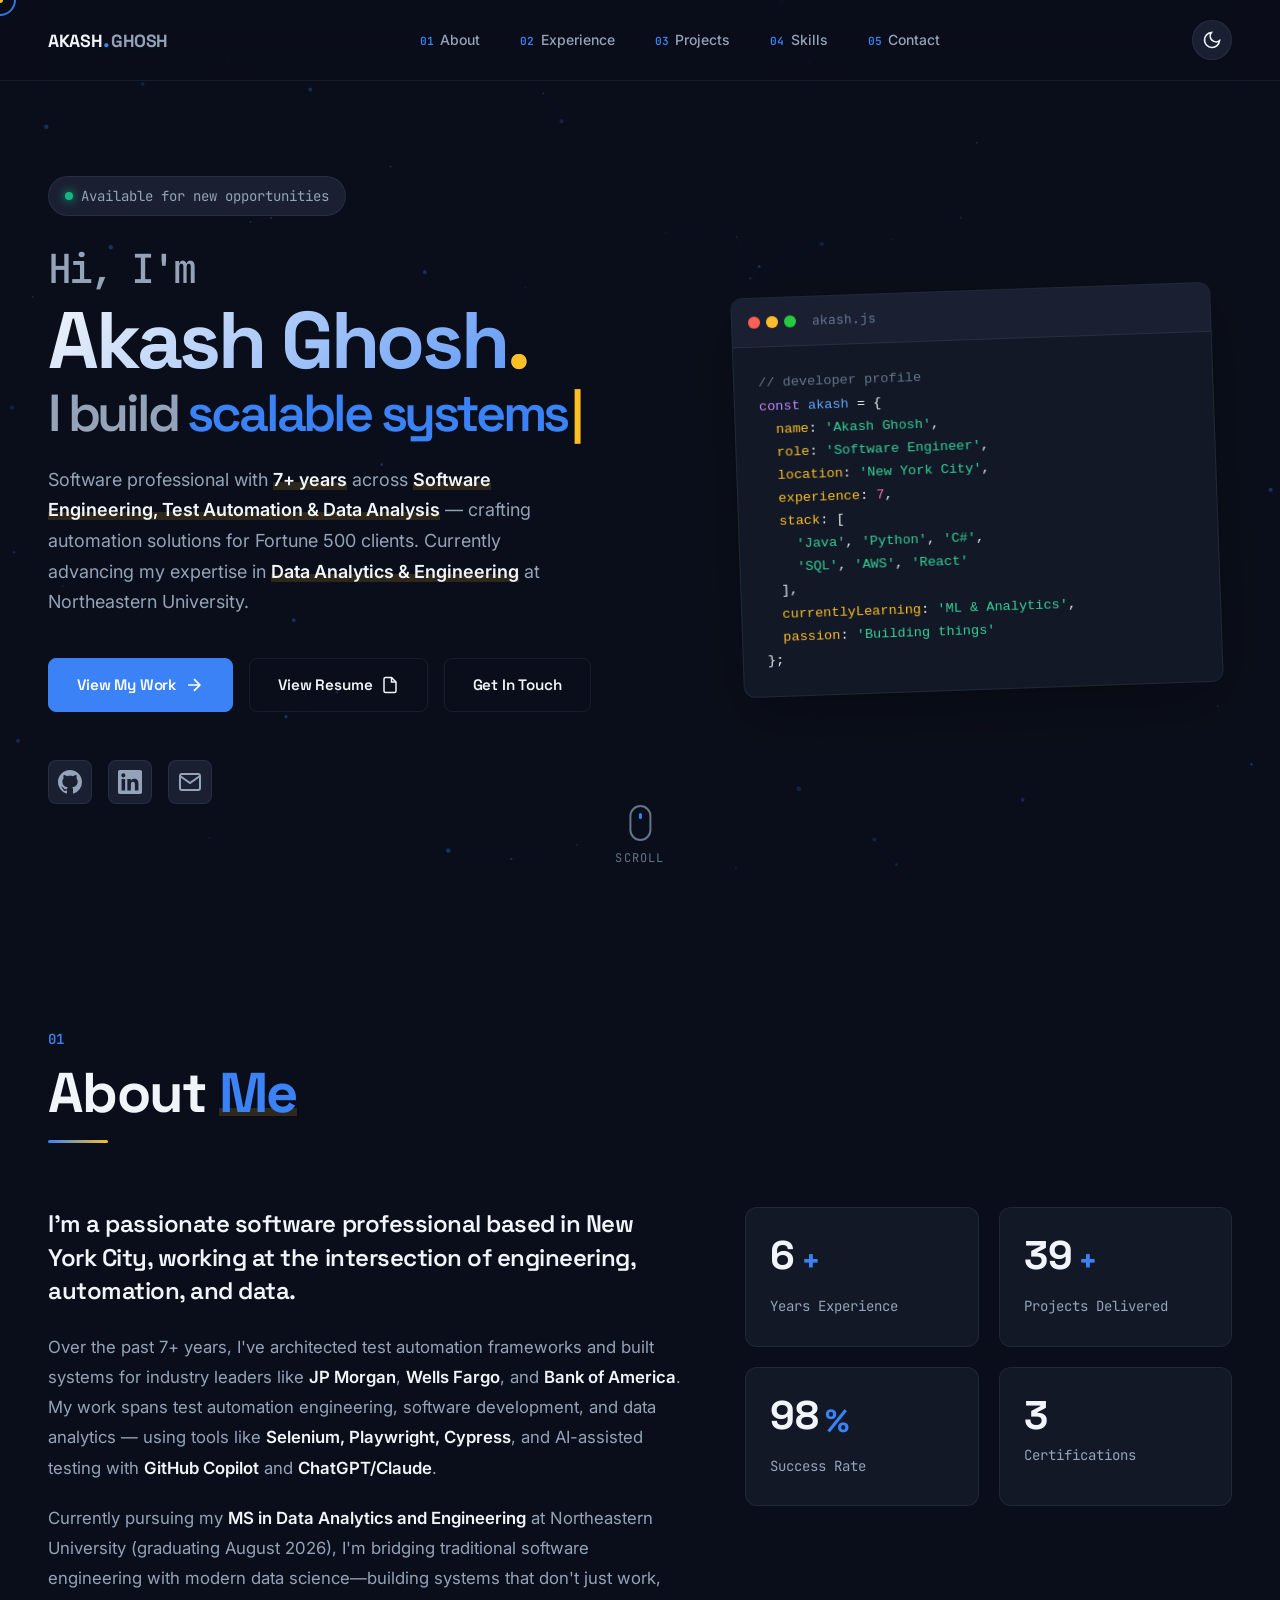
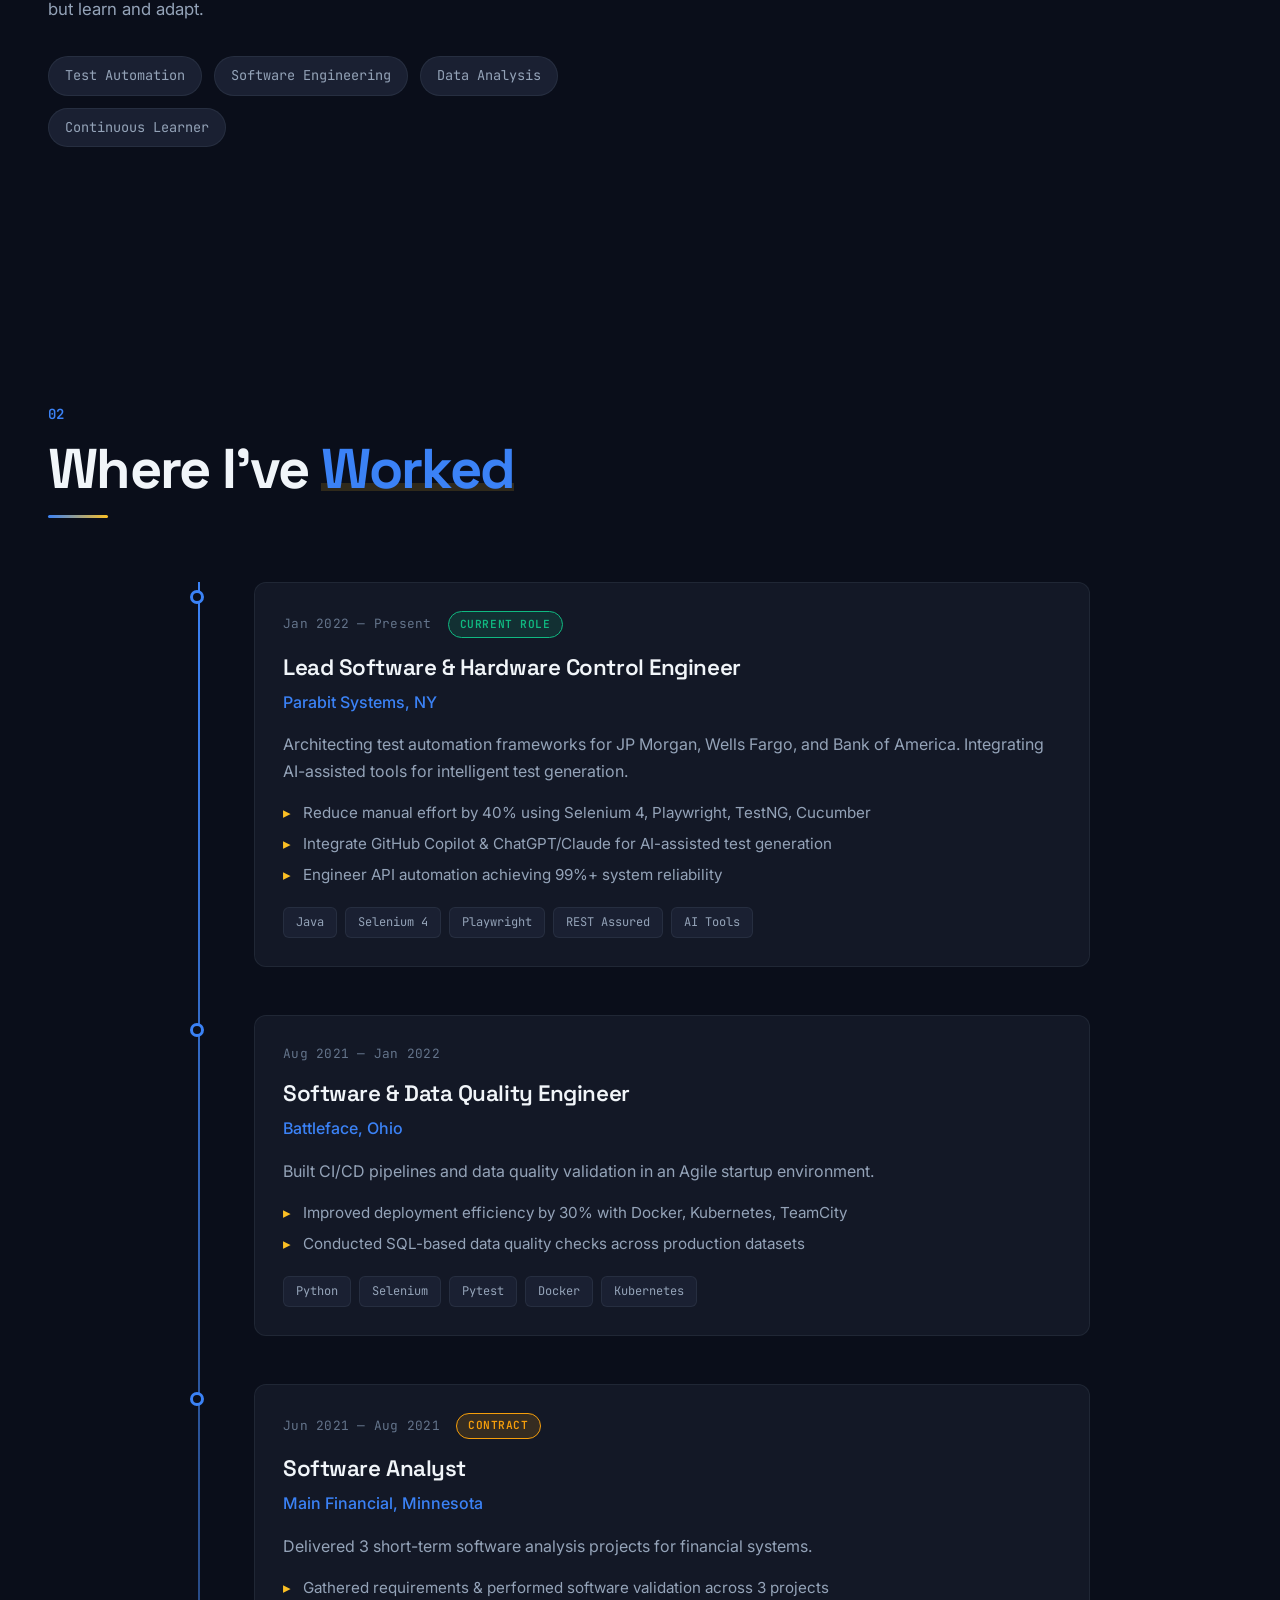
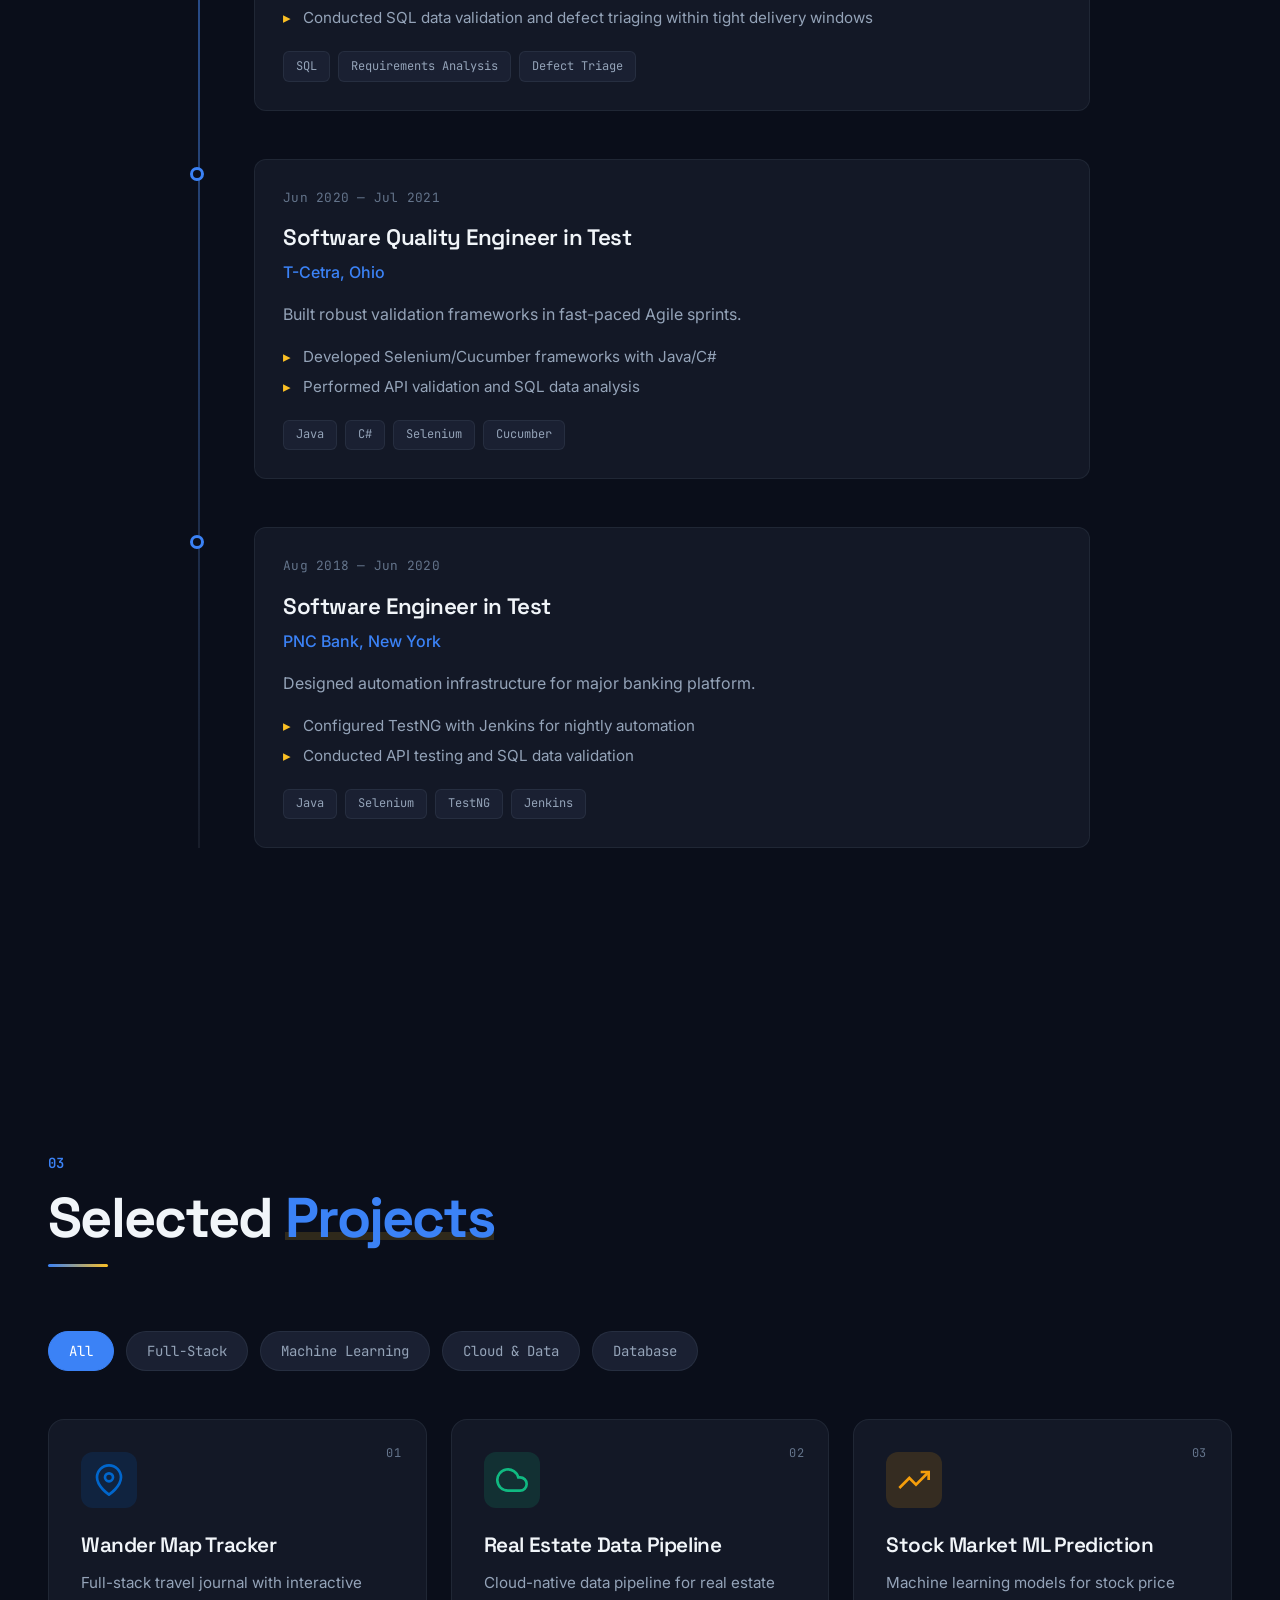
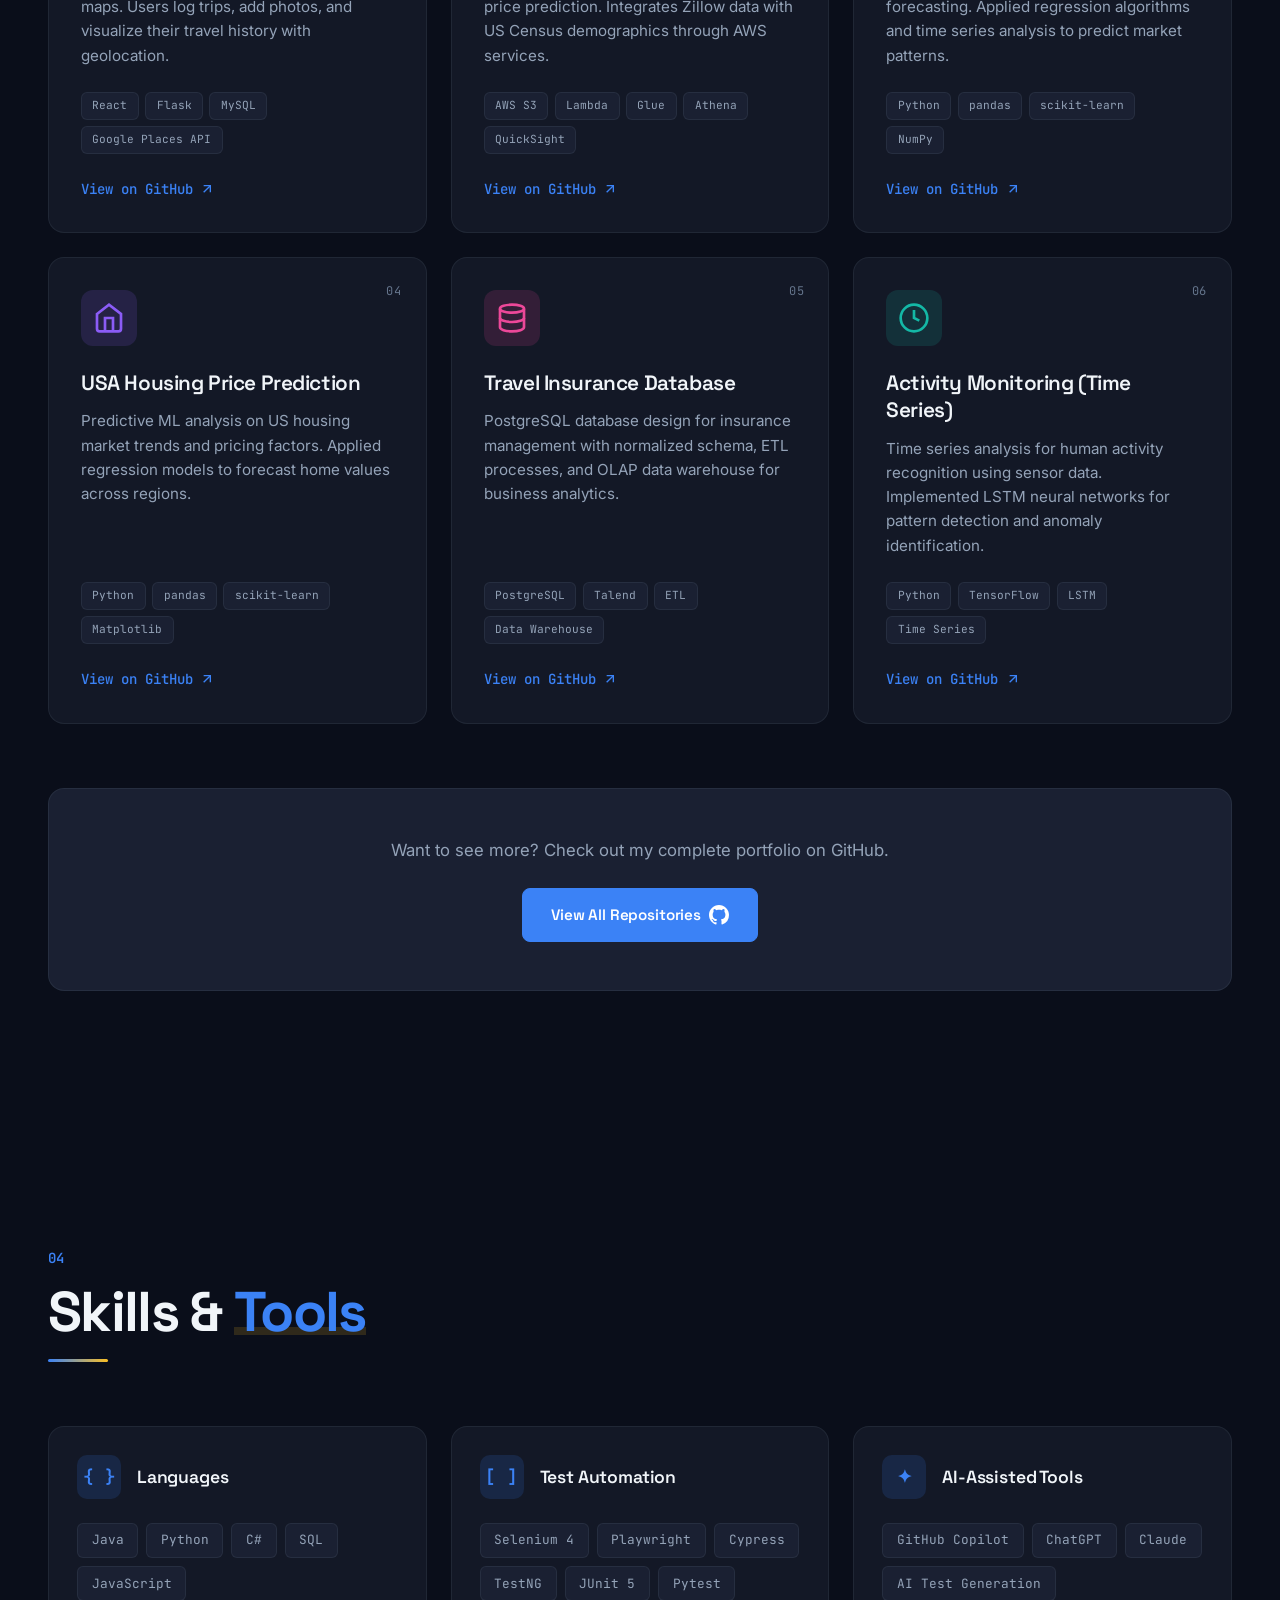
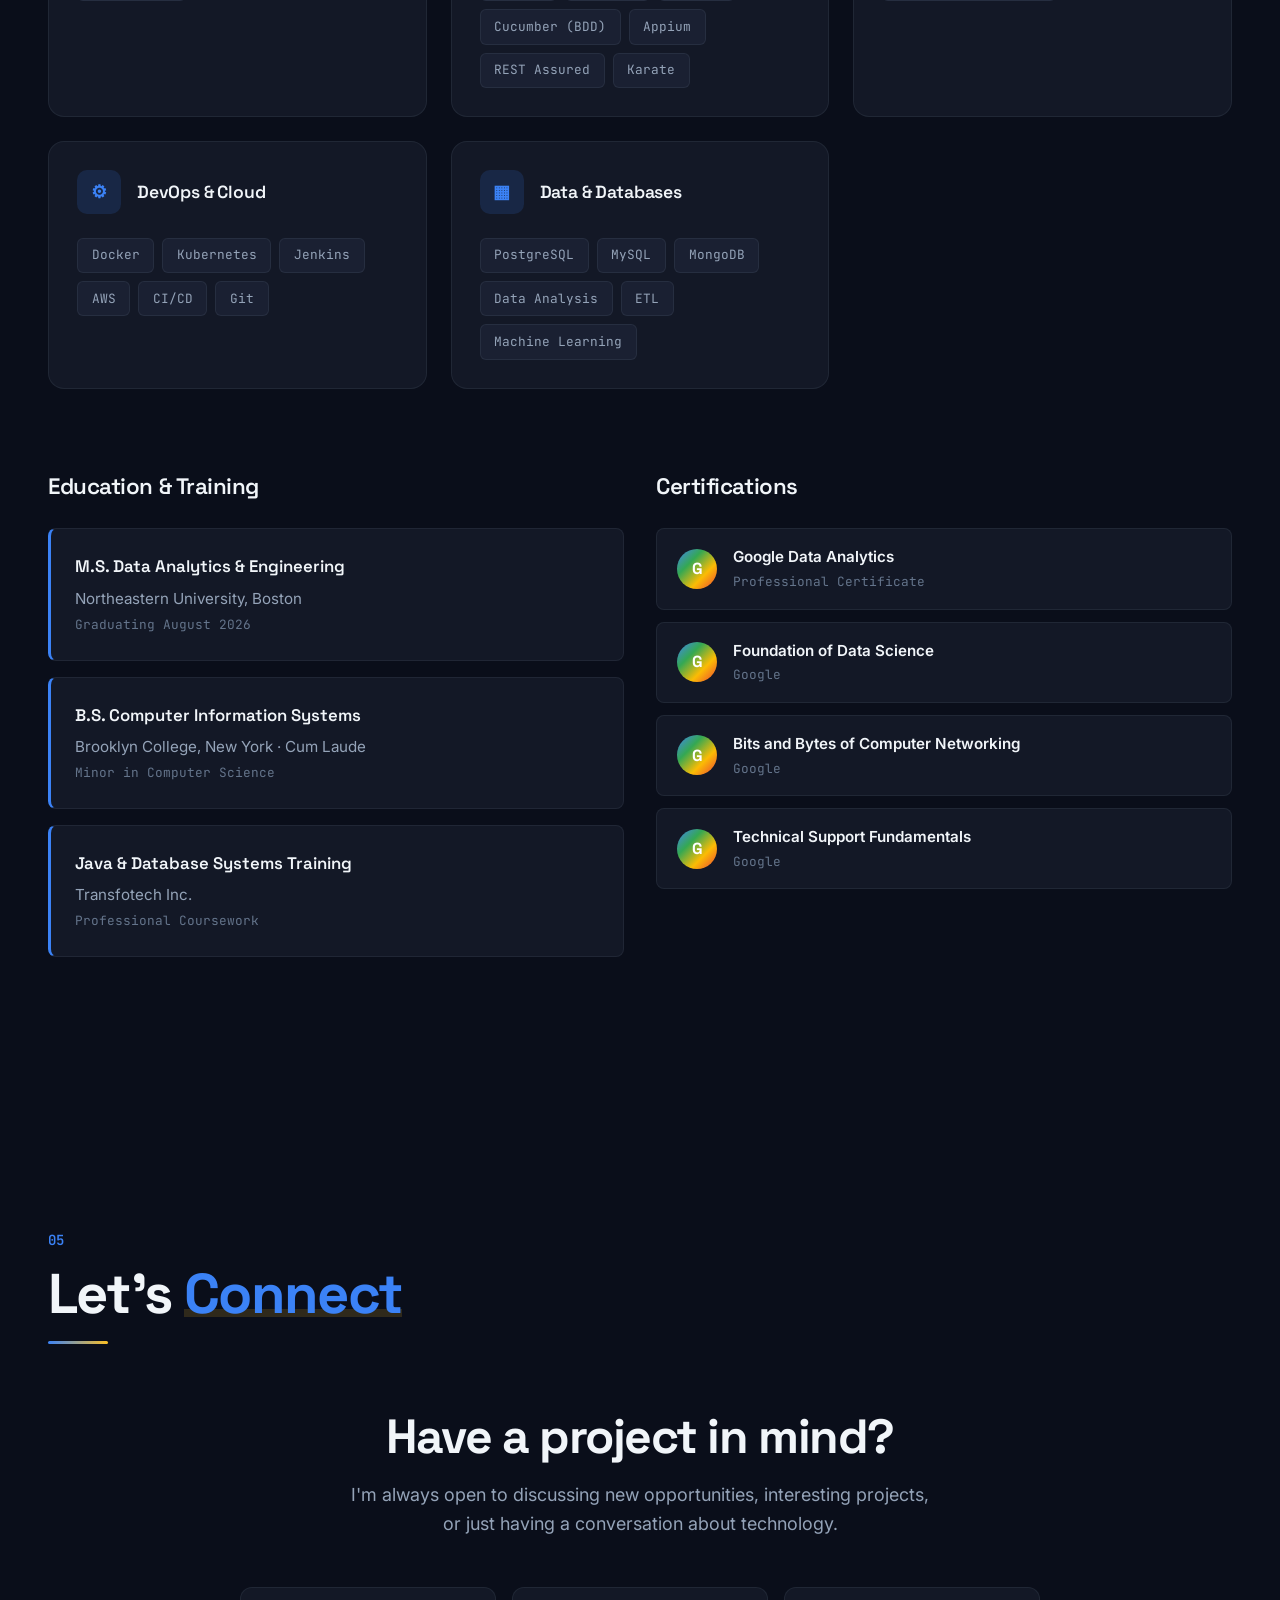
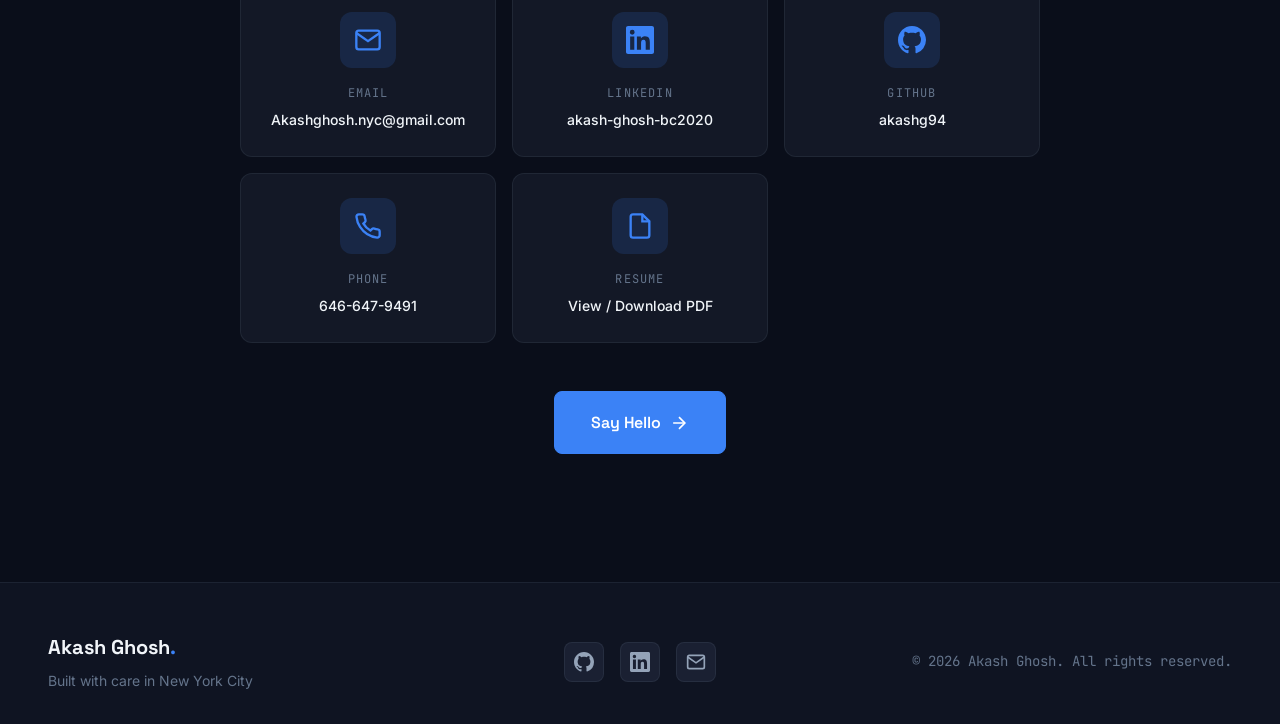
==== commit 3ca76423: "updated" ====
--- a/index.html
+++ b/index.html
@@ -3,9 +3,9 @@
 <head>
     <meta charset="UTF-8">
     <meta name="viewport" content="width=device-width, initial-scale=1.0">
-    <meta name="description" content="Akash Ghosh - Software Engineer & Data Analytics Specialist Portfolio">
+    <meta name="description" content="Akash Ghosh - Software Engineering, Test Automation & Data Analysis Portfolio">
     <meta name="author" content="Akash Ghosh">
-    <title>Akash Ghosh — Engineer & Data Specialist</title>
+    <title>Akash Ghosh — Software, Automation & Data</title>
     
     <!-- Favicon -->
     <link rel="icon" type="image/svg+xml" href="data:image/svg+xml,%3Csvg xmlns='http://www.w3.org/2000/svg' viewBox='0 0 100 100'%3E%3Crect width='100' height='100' rx='20' fill='%230066CC'/%3E%3Ctext x='50' y='65' font-family='Arial' font-size='50' font-weight='bold' fill='white' text-anchor='middle'%3EAG%3C/text%3E%3C/svg%3E">
@@ -72,12 +72,16 @@
                     <span class="hero-title-line hero-subtitle fade-up">I build <span class="rotate-text" id="rotate-text">scalable systems</span></span>
                 </h1>
                 <p class="hero-desc fade-up">
-                    Software Engineer with <span class="hero-highlight">7+ years</span> crafting automation solutions for Fortune 500 clients. Currently advancing my expertise in <span class="hero-highlight">Data Analytics & Engineering</span> at Northeastern University.
+                    Software professional with <span class="hero-highlight">7+ years</span> across <span class="hero-highlight">Software Engineering, Test Automation &amp; Data Analysis</span> — crafting automation solutions for Fortune 500 clients. Currently advancing my expertise in <span class="hero-highlight">Data Analytics &amp; Engineering</span> at Northeastern University.
                 </p>
                 <div class="hero-cta fade-up">
                     <a href="#projects" class="btn btn-primary">
                         <span>View My Work</span>
                         <svg xmlns="http://www.w3.org/2000/svg" width="20" height="20" viewBox="0 0 24 24" fill="none" stroke="currentColor" stroke-width="2"><line x1="5" y1="12" x2="19" y2="12"/><polyline points="12 5 19 12 12 19"/></svg>
+                    </a>
+                    <a href="resume.html" target="_blank" rel="noopener" class="btn btn-secondary">
+                        <span>View Resume</span>
+                        <svg xmlns="http://www.w3.org/2000/svg" width="18" height="18" viewBox="0 0 24 24" fill="none" stroke="currentColor" stroke-width="2"><path d="M14 2H6a2 2 0 0 0-2 2v16a2 2 0 0 0 2 2h12a2 2 0 0 0 2-2V8z"/><polyline points="14 2 14 8 20 8"/></svg>
                     </a>
                     <a href="#contact" class="btn btn-secondary">
                         <span>Get In Touch</span>
@@ -136,19 +140,19 @@
             <div class="about-grid">
                 <div class="about-content reveal">
                     <p class="about-lead">
-                        I'm a passionate Software Engineer based in New York City, transforming complex challenges into elegant solutions.
+                        I'm a passionate software professional based in New York City, working at the intersection of engineering, automation, and data.
                     </p>
                     <p class="about-text">
-                        Over the past 7+ years, I've architected automation frameworks and built systems for industry leaders like <strong>JP Morgan</strong>, <strong>Wells Fargo</strong>, and <strong>Bank of America</strong>. My work spans automation engineering, data analytics, and full-stack development.
+                        Over the past 7+ years, I've architected test automation frameworks and built systems for industry leaders like <strong>JP Morgan</strong>, <strong>Wells Fargo</strong>, and <strong>Bank of America</strong>. My work spans test automation engineering, software development, and data analytics — using tools like <strong>Selenium, Playwright, Cypress</strong>, and AI-assisted testing with <strong>GitHub Copilot</strong> and <strong>ChatGPT/Claude</strong>.
                     </p>
                     <p class="about-text">
-                        Currently pursuing my <strong>MS in Data Analytics and Engineering</strong> at Northeastern University, I'm bridging the gap between traditional software engineering and modern data science—building systems that don't just work, but learn and adapt.
+                        Currently pursuing my <strong>MS in Data Analytics and Engineering</strong> at Northeastern University (graduating August 2026), I'm bridging traditional software engineering with modern data science—building systems that don't just work, but learn and adapt.
                     </p>
                     <div class="about-tags">
-                        <span class="tag">Problem Solver</span>
-                        <span class="tag">System Thinker</span>
+                        <span class="tag">Test Automation</span>
+                        <span class="tag">Software Engineering</span>
+                        <span class="tag">Data Analysis</span>
                         <span class="tag">Continuous Learner</span>
-                        <span class="tag">Detail-Oriented</span>
                     </div>
                 </div>
                 <div class="about-stats reveal">
@@ -193,16 +197,16 @@
                             <span class="timeline-date">Jan 2022 — Present</span>
                             <span class="timeline-tag current">Current Role</span>
                         </div>
-                        <h3 class="timeline-role">Lead Software/Hardware Engineer</h3>
+                        <h3 class="timeline-role">Lead Software &amp; Hardware Control Engineer</h3>
                         <h4 class="timeline-company">Parabit Systems, NY</h4>
-                        <p class="timeline-desc">Leading enterprise solutions for JP Morgan, Wells Fargo, and Bank of America. Architect automation frameworks reducing manual work by 40%.</p>
+                        <p class="timeline-desc">Architecting test automation frameworks for JP Morgan, Wells Fargo, and Bank of America. Integrating AI-assisted tools for intelligent test generation.</p>
                         <ul class="timeline-list">
-                            <li>Engineer API validation systems ensuring 99%+ reliability</li>
-                            <li>Apply data analytics to drive optimization strategies</li>
-                            <li>Lead cross-functional teams across software, firmware, hardware</li>
+                            <li>Reduce manual effort by 40% using Selenium 4, Playwright, TestNG, Cucumber</li>
+                            <li>Integrate GitHub Copilot &amp; ChatGPT/Claude for AI-assisted test generation</li>
+                            <li>Engineer API automation achieving 99%+ system reliability</li>
                         </ul>
                         <div class="timeline-stack">
-                            <span>Java</span><span>Selenium</span><span>REST Assured</span><span>WinAppDriver</span>
+                            <span>Java</span><span>Selenium 4</span><span>Playwright</span><span>REST Assured</span><span>AI Tools</span>
                         </div>
                     </div>
                 </div>
@@ -213,15 +217,35 @@
                         <div class="timeline-meta">
                             <span class="timeline-date">Aug 2021 — Jan 2022</span>
                         </div>
-                        <h3 class="timeline-role">Software Engineer</h3>
+                        <h3 class="timeline-role">Software &amp; Data Quality Engineer</h3>
                         <h4 class="timeline-company">Battleface, Ohio</h4>
-                        <p class="timeline-desc">Built CI/CD pipelines and automation frameworks in an Agile startup environment.</p>
+                        <p class="timeline-desc">Built CI/CD pipelines and data quality validation in an Agile startup environment.</p>
                         <ul class="timeline-list">
-                            <li>Improved deployment efficiency by 30%</li>
-                            <li>Implemented Docker, Kubernetes, TeamCity infrastructure</li>
+                            <li>Improved deployment efficiency by 30% with Docker, Kubernetes, TeamCity</li>
+                            <li>Conducted SQL-based data quality checks across production datasets</li>
                         </ul>
                         <div class="timeline-stack">
-                            <span>Python</span><span>Docker</span><span>Kubernetes</span><span>TeamCity</span>
+                            <span>Python</span><span>Selenium</span><span>Pytest</span><span>Docker</span><span>Kubernetes</span>
+                        </div>
+                    </div>
+                </div>
+
+                <div class="timeline-item reveal">
+                    <div class="timeline-marker"></div>
+                    <div class="timeline-content">
+                        <div class="timeline-meta">
+                            <span class="timeline-date">Jun 2021 — Aug 2021</span>
+                            <span class="timeline-tag" style="background:rgba(245,158,11,0.15);color:#F59E0B;border:1px solid #F59E0B;">Contract</span>
+                        </div>
+                        <h3 class="timeline-role">Software Analyst</h3>
+                        <h4 class="timeline-company">Main Financial, Minnesota</h4>
+                        <p class="timeline-desc">Delivered 3 short-term software analysis projects for financial systems.</p>
+                        <ul class="timeline-list">
+                            <li>Gathered requirements &amp; performed software validation across 3 projects</li>
+                            <li>Conducted SQL data validation and defect triaging within tight delivery windows</li>
+                        </ul>
+                        <div class="timeline-stack">
+                            <span>SQL</span><span>Requirements Analysis</span><span>Defect Triage</span>
                         </div>
                     </div>
                 </div>
@@ -232,7 +256,7 @@
                         <div class="timeline-meta">
                             <span class="timeline-date">Jun 2020 — Jul 2021</span>
                         </div>
-                        <h3 class="timeline-role">Quality Engineer</h3>
+                        <h3 class="timeline-role">Software Quality Engineer in Test</h3>
                         <h4 class="timeline-company">T-Cetra, Ohio</h4>
                         <p class="timeline-desc">Built robust validation frameworks in fast-paced Agile sprints.</p>
                         <ul class="timeline-list">
@@ -333,17 +357,17 @@
                     </a>
                 </article>
 
-                <article class="project-card reveal" data-category="fullstack">
+                <article class="project-card reveal" data-category="ml">
                     <div class="project-num">04</div>
                     <div class="project-icon" style="--icon-color: #8B5CF6;">
-                        <svg xmlns="http://www.w3.org/2000/svg" width="32" height="32" viewBox="0 0 24 24" fill="none" stroke="currentColor" stroke-width="2"><path d="M17.8 19.2L16 11l3.5-3.5C21 6 21.5 4 21 3c-1-.5-3 0-4.5 1.5L13 8 4.8 6.2c-.5-.1-.9.1-1.1.5l-.3.5c-.2.5-.1 1 .3 1.3L9 12l-2 3H4l-1 1 3 2 2 3 1-1v-3l3-2 3.5 5.3c.3.4.8.5 1.3.3l.5-.2c.4-.3.6-.7.5-1.2z"/></svg>
-                    </div>
-                    <h3 class="project-title">Travel Price Tracker</h3>
-                    <p class="project-desc">Automated price monitoring for flights and hotels. Web scraping system tracks historical pricing trends and alerts users on optimal booking times.</p>
+                        <svg xmlns="http://www.w3.org/2000/svg" width="32" height="32" viewBox="0 0 24 24" fill="none" stroke="currentColor" stroke-width="2"><path d="M3 9l9-7 9 7v11a2 2 0 0 1-2 2H5a2 2 0 0 1-2-2z"/><polyline points="9 22 9 12 15 12 15 22"/></svg>
+                    </div>
+                    <h3 class="project-title">USA Housing Price Prediction</h3>
+                    <p class="project-desc">Predictive ML analysis on US housing market trends and pricing factors. Applied regression models to forecast home values across regions.</p>
                     <div class="project-tech">
-                        <span>Python</span><span>BeautifulSoup</span><span>Flask</span><span>SQLite</span>
-                    </div>
-                    <a href="https://github.com/akashg94/travel-price-tracker" target="_blank" rel="noopener" class="project-link">
+                        <span>Python</span><span>pandas</span><span>scikit-learn</span><span>Matplotlib</span>
+                    </div>
+                    <a href="https://github.com/akashg94/USA-Housing-Price-Prediction-Analysis" target="_blank" rel="noopener" class="project-link">
                         <span>View on GitHub</span>
                         <svg xmlns="http://www.w3.org/2000/svg" width="16" height="16" viewBox="0 0 24 24" fill="none" stroke="currentColor" stroke-width="2"><line x1="7" y1="17" x2="17" y2="7"/><polyline points="7 7 17 7 17 17"/></svg>
                     </a>
@@ -419,16 +443,32 @@
                 <div class="skill-category reveal">
                     <div class="skill-header">
                         <div class="skill-icon-wrap"><span class="skill-num">[ ]</span></div>
-                        <h3>Frameworks</h3>
+                        <h3>Test Automation</h3>
                     </div>
                     <div class="skill-items">
-                        <span class="skill-item">Selenium</span>
+                        <span class="skill-item">Selenium 4</span>
+                        <span class="skill-item">Playwright</span>
+                        <span class="skill-item">Cypress</span>
                         <span class="skill-item">TestNG</span>
-                        <span class="skill-item">Cucumber</span>
+                        <span class="skill-item">JUnit 5</span>
                         <span class="skill-item">Pytest</span>
+                        <span class="skill-item">Cucumber (BDD)</span>
+                        <span class="skill-item">Appium</span>
                         <span class="skill-item">REST Assured</span>
-                        <span class="skill-item">React</span>
-                        <span class="skill-item">Flask</span>
+                        <span class="skill-item">Karate</span>
+                    </div>
+                </div>
+
+                <div class="skill-category reveal">
+                    <div class="skill-header">
+                        <div class="skill-icon-wrap"><span class="skill-num">✦</span></div>
+                        <h3>AI-Assisted Tools</h3>
+                    </div>
+                    <div class="skill-items">
+                        <span class="skill-item">GitHub Copilot</span>
+                        <span class="skill-item">ChatGPT</span>
+                        <span class="skill-item">Claude</span>
+                        <span class="skill-item">AI Test Generation</span>
                     </div>
                 </div>
 
@@ -466,16 +506,21 @@
             <!-- Education & Certifications -->
             <div class="edu-cert-grid">
                 <div class="edu-block reveal">
-                    <h3 class="edu-block-title">Education</h3>
+                    <h3 class="edu-block-title">Education &amp; Training</h3>
                     <div class="edu-card">
                         <div class="edu-degree">M.S. Data Analytics & Engineering</div>
                         <div class="edu-school">Northeastern University, Boston</div>
-                        <div class="edu-date">Jan 2025 — Present</div>
+                        <div class="edu-date">Graduating August 2026</div>
                     </div>
                     <div class="edu-card">
                         <div class="edu-degree">B.S. Computer Information Systems</div>
                         <div class="edu-school">Brooklyn College, New York · Cum Laude</div>
                         <div class="edu-date">Minor in Computer Science</div>
+                    </div>
+                    <div class="edu-card">
+                        <div class="edu-degree">Java &amp; Database Systems Training</div>
+                        <div class="edu-school">Transfotech Inc.</div>
+                        <div class="edu-date">Professional Coursework</div>
                     </div>
                 </div>
                 <div class="cert-block reveal">
@@ -555,6 +600,13 @@
                         <div class="contact-card-label">Phone</div>
                         <div class="contact-card-value">646-647-9491</div>
                     </a>
+                    <a href="resume.html" target="_blank" rel="noopener" class="contact-card">
+                        <div class="contact-card-icon">
+                            <svg xmlns="http://www.w3.org/2000/svg" width="28" height="28" viewBox="0 0 24 24" fill="none" stroke="currentColor" stroke-width="2"><path d="M14 2H6a2 2 0 0 0-2 2v16a2 2 0 0 0 2 2h12a2 2 0 0 0 2-2V8z"/><polyline points="14 2 14 8 20 8"/></svg>
+                        </div>
+                        <div class="contact-card-label">Resume</div>
+                        <div class="contact-card-value">View / Download PDF</div>
+                    </a>
                 </div>
                 <a href="mailto:Akashghosh.nyc@gmail.com" class="btn btn-primary btn-large">
                     <span>Say Hello</span>
